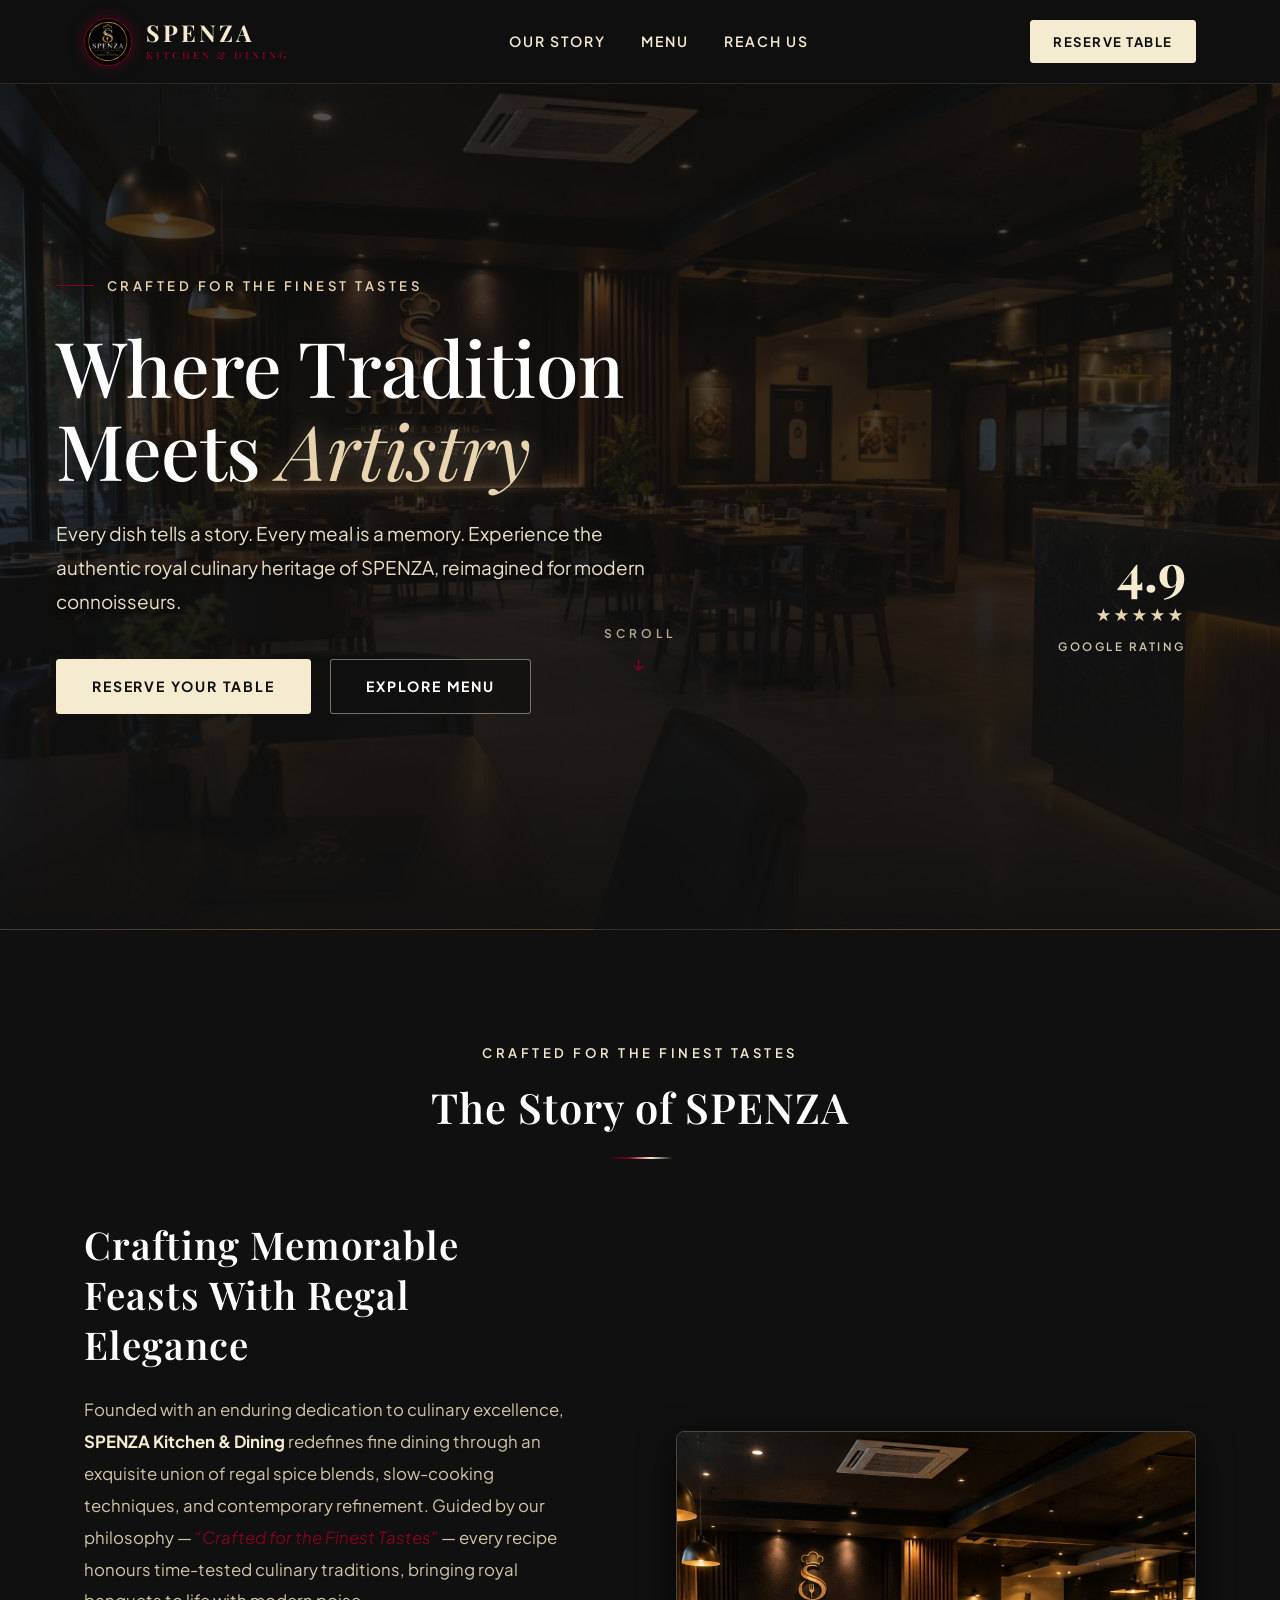
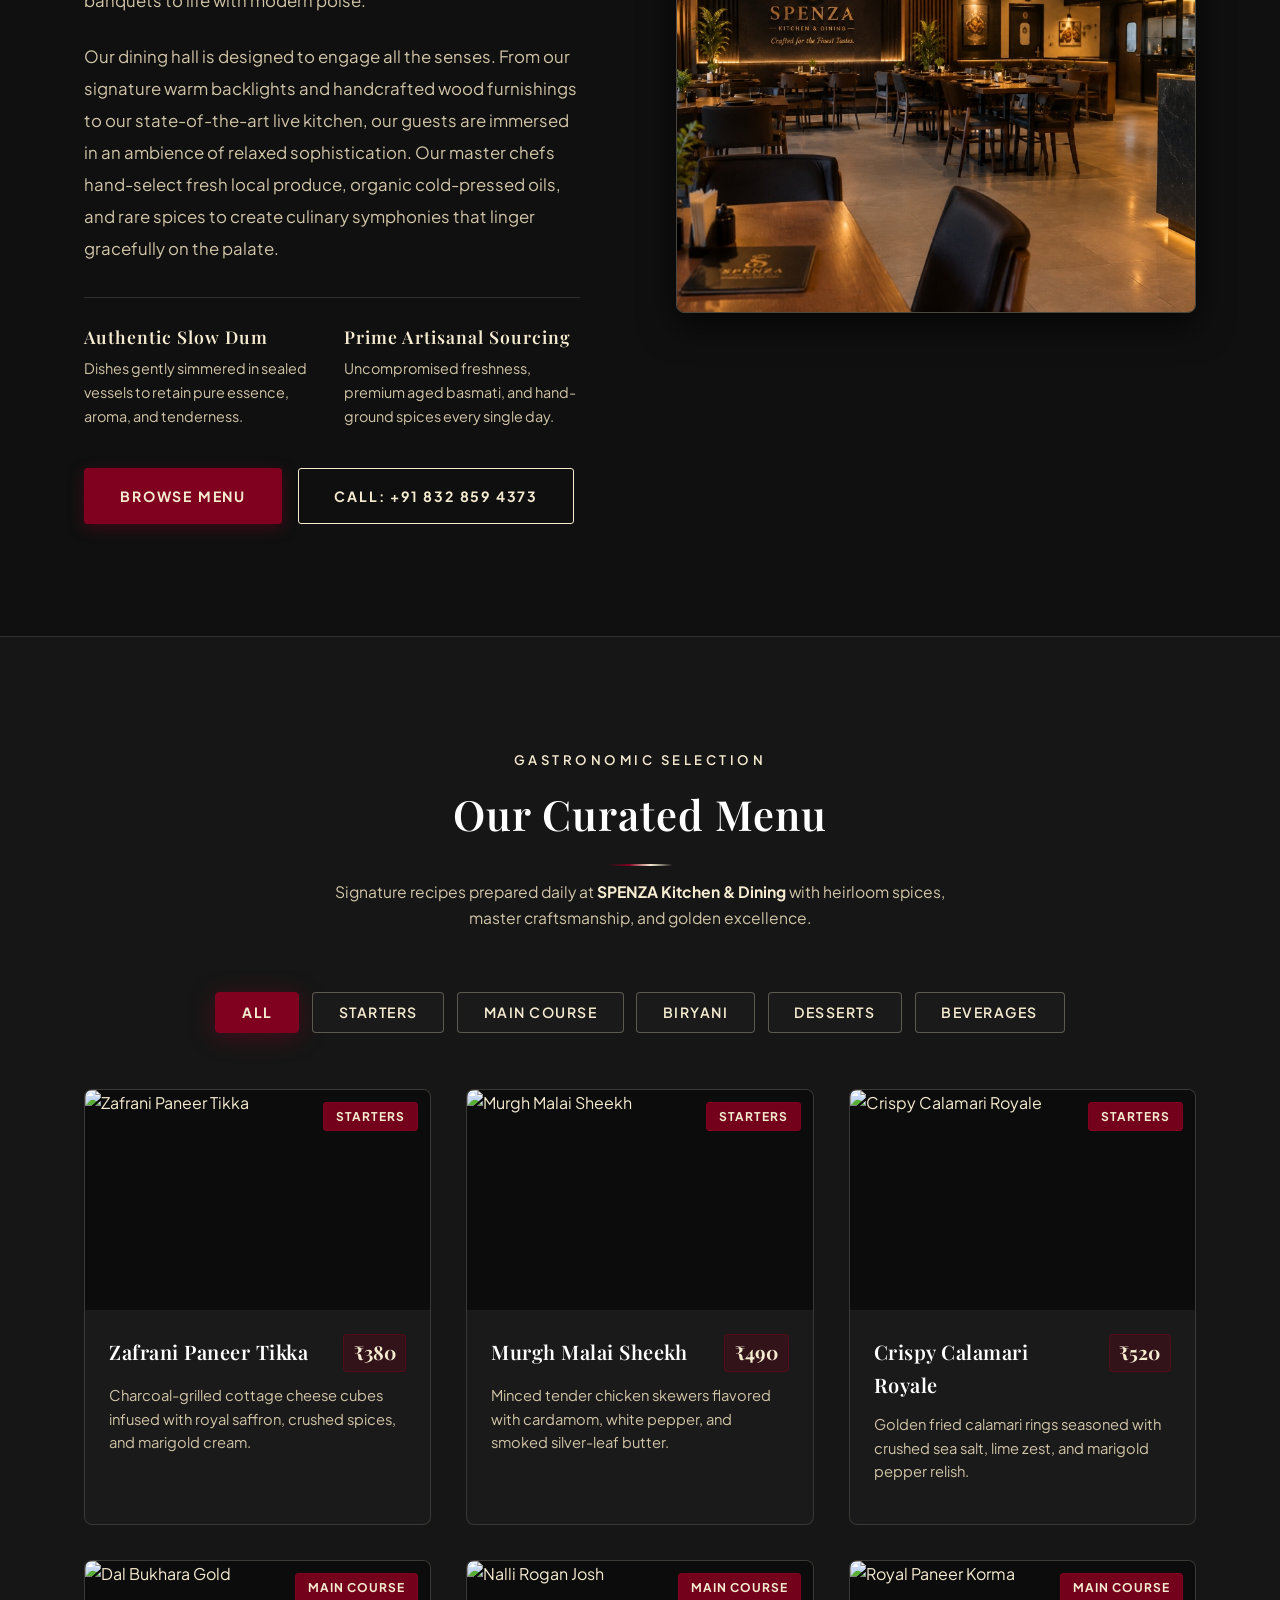
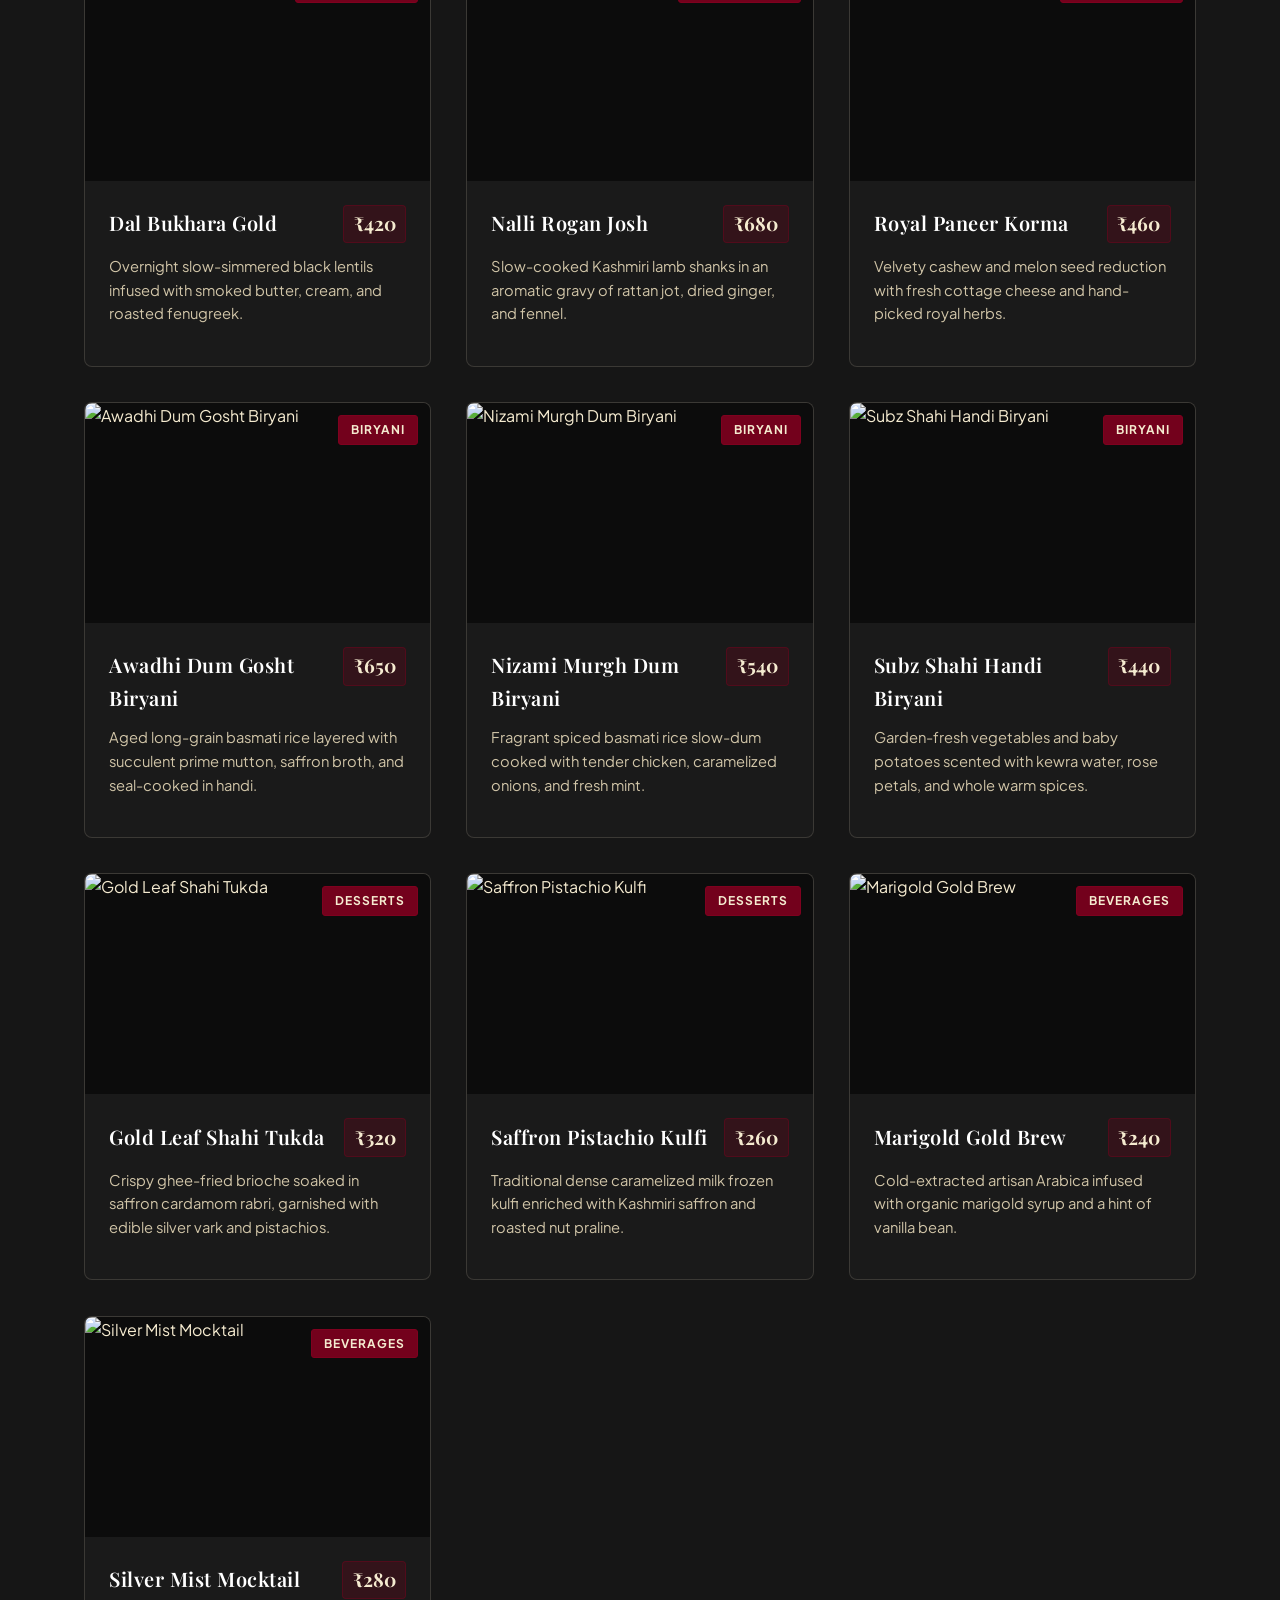
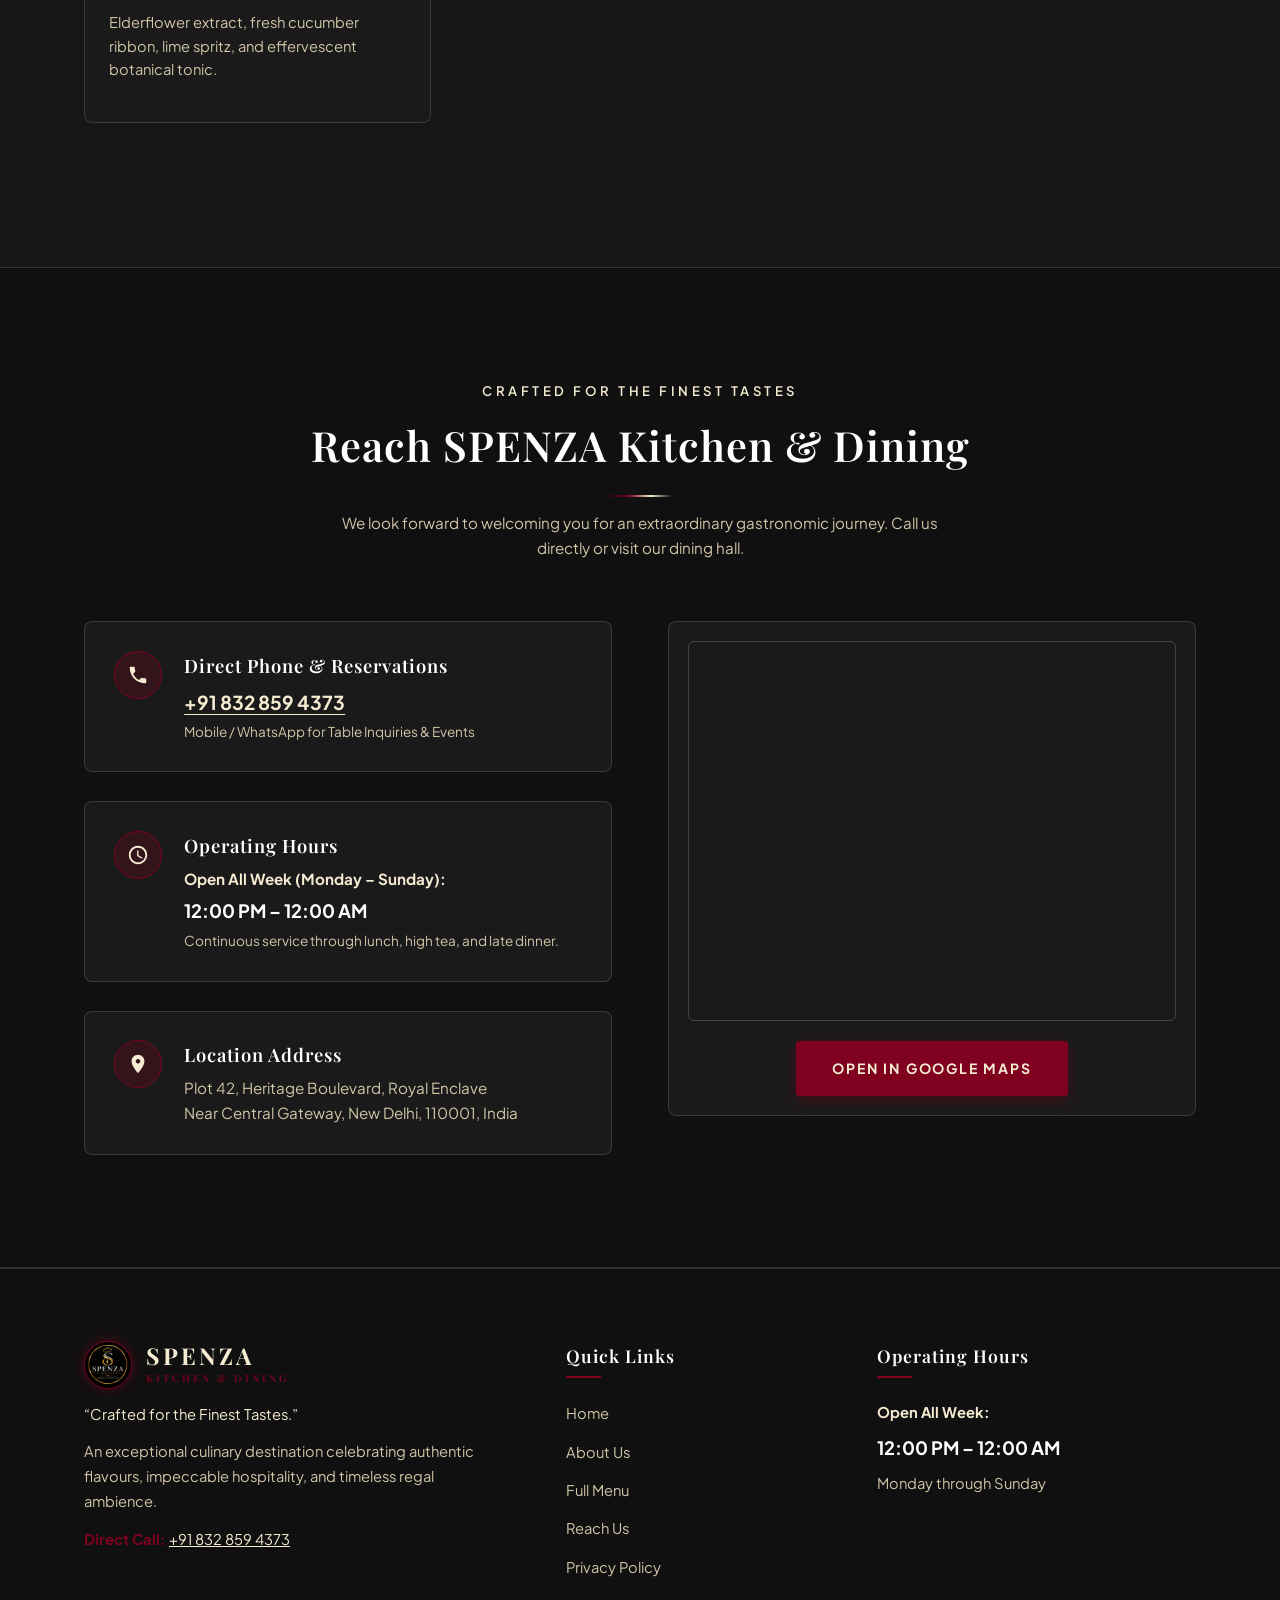
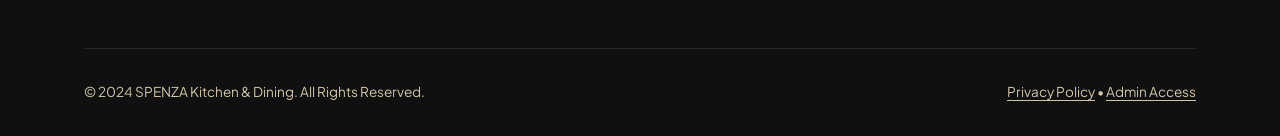
==== index.html @ b75938e0 "Update layout to match Image 2 mockup with animated scroll, clean footer per Image 1, and in-page pr" ====
<!DOCTYPE html>
<html lang="en">
<head>
    <meta charset="UTF-8">
    <meta name="viewport" content="width=device-width, initial-scale=1.0">
    <title>SPENZA Kitchen &amp; Dining | Crafted for the Finest Tastes</title>
    <link rel="preconnect" href="https://fonts.googleapis.com">
    <link rel="preconnect" href="https://fonts.gstatic.com" crossorigin>
    <link href="https://fonts.googleapis.com/css2?family=Playfair+Display:ital,wght@0,500;0,600;0,700;0,800;1,400;1,600&family=Plus+Jakarta+Sans:wght@300;400;500;600;700&display=swap" rel="stylesheet">
    <link rel="stylesheet" href="style.css">
</head>
<body>

    <!-- Sticky Navigation Bar (Matching Image 2 Reference) -->
    <header class="site-header">
        <div class="container nav-container">
            <a href="#home" class="brand-logo">
                <img src="logo.png" alt="SPENZA Kitchen &amp; Dining Logo" class="brand-logo-img">
                <div class="logo-text-wrap">
                    <span class="logo-main">SPENZA</span>
                    <span class="logo-sub">KITCHEN &amp; DINING</span>
                </div>
            </a>

            <button class="mobile-toggle" aria-label="Toggle navigation">
                <span></span>
                <span></span>
                <span></span>
            </button>

            <nav>
                <ul class="nav-links">
                    <li><a href="#about">Our Story</a></li>
                    <li><a href="#menu">Menu</a></li>
                    <li><a href="#reach-us">Reach Us</a></li>
                </ul>
            </nav>

            <div class="nav-right-actions">
                <a href="tel:+918328594373" class="nav-cta-btn">Reserve Table</a>
            </div>
        </div>
    </header>

    <!-- Main Single Page Down-Scrolling Content -->
    <main>
        <!-- ========================================================
             1. HERO SECTION (EXACT LAYOUT FROM IMAGE 2 MOCKUP)
        ======================================================== -->
        <section id="home" class="hero-section">
            <div class="container" style="position: relative; width: 100%;">
                <div class="hero-editorial-wrap">
                    <div class="hero-kicker">Crafted for the Finest Tastes</div>
                    <h1 class="hero-title">
                        Where Tradition<br>Meets <span class="hero-italic-art">Artistry</span>
                    </h1>
                    <p class="hero-desc">
                        Every dish tells a story. Every meal is a memory. Experience the authentic royal culinary heritage of SPENZA, reimagined for modern connoisseurs.
                    </p>
                    <div class="hero-cta-group">
                        <a href="tel:+918328594373" class="btn btn-sand-solid">Reserve Your Table</a>
                        <a href="#menu" class="btn btn-dark-outline">Explore Menu</a>
                    </div>
                </div>

                <!-- Google Rating Badge (Bottom Right of Image 2) -->
                <div class="hero-rating-box">
                    <span class="rating-number">4.9</span>
                    <span class="rating-stars">&#9733;&#9733;&#9733;&#9733;&#9733;</span>
                    <span class="rating-text">Google Rating</span>
                </div>

                <!-- Animated Scroll Indicator (Bottom Center of Image 2) -->
                <a href="#about" class="hero-scroll-tag" aria-label="Scroll down to About Us">
                    <span>Scroll</span>
                    <span class="scroll-arrow">&#8595;</span>
                </a>
            </div>
        </section>

        <!-- ========================================================
             2. OUR STORY / ABOUT US SECTION
        ======================================================== -->
        <section id="about" class="about-section reveal">
            <div class="container">
                <div class="section-title-wrap">
                    <span class="section-subtitle">Crafted for the Finest Tastes</span>
                    <h2 class="section-title">The Story of SPENZA</h2>
                </div>

                <div class="about-grid">
                    <div class="about-text">
                        <h3 class="about-title">Crafting Memorable Feasts With Regal Elegance</h3>
                        <p class="about-para">
                            Founded with an enduring dedication to culinary excellence, <strong class="sand-text">SPENZA Kitchen &amp; Dining</strong> 
                            redefines fine dining through an exquisite union of regal spice blends, slow-cooking techniques, and contemporary refinement. 
                            Guided by our philosophy &mdash; <em class="wine-text">&ldquo;Crafted for the Finest Tastes&rdquo;</em> &mdash; every recipe honours time-tested culinary traditions, bringing royal banquets to life with modern poise.
                        </p>
                        <p class="about-para">
                            Our dining hall is designed to engage all the senses. From our signature warm backlights and handcrafted wood furnishings 
                            to our state-of-the-art live kitchen, our guests are immersed in an ambience of relaxed sophistication. 
                            Our master chefs hand-select fresh local produce, organic cold-pressed oils, and rare spices to create culinary symphonies that linger gracefully on the palate.
                        </p>

                        <div class="about-features">
                            <div class="feature-box">
                                <h4>Authentic Slow Dum</h4>
                                <p>Dishes gently simmered in sealed vessels to retain pure essence, aroma, and tenderness.</p>
                            </div>
                            <div class="feature-box">
                                <h4>Prime Artisanal Sourcing</h4>
                                <p>Uncompromised freshness, premium aged basmati, and hand-ground spices every single day.</p>
                            </div>
                        </div>

                        <div style="margin-top: 2.5rem; display: flex; gap: 1rem; flex-wrap: wrap;">
                            <a href="#menu" class="btn btn-wine">Browse Menu</a>
                            <a href="tel:+918328594373" class="btn btn-outline-sand">Call: +91 832 859 4373</a>
                        </div>
                    </div>

                    <div class="about-image-wrapper">
                        <div class="about-img-frame">
                            <img src="hero-bg.jpg" 
                                 alt="Luxurious SPENZA Dining Atmosphere" 
                                 loading="lazy">
                        </div>
                    </div>
                </div>
            </div>
        </section>

        <!-- ========================================================
             3. CURATED MENU SECTION (ALL DISHES LIVE HERE)
        ======================================================== -->
        <section id="menu" class="menu-section reveal">
            <div class="container">
                <div class="section-title-wrap">
                    <span class="section-subtitle">Gastronomic Selection</span>
                    <h2 class="section-title">Our Curated Menu</h2>
                    <p class="silver-text" style="max-width: 620px; margin: 0.8rem auto 0; font-size: 0.98rem;">
                        Signature recipes prepared daily at <strong class="sand-text">SPENZA Kitchen &amp; Dining</strong> with heirloom spices, master craftsmanship, and golden excellence.
                    </p>
                </div>

                <!-- Category Filter Buttons -->
                <div class="category-filter-bar">
                    <button class="category-btn active" data-category="All">All</button>
                    <button class="category-btn" data-category="Starters">Starters</button>
                    <button class="category-btn" data-category="Main Course">Main Course</button>
                    <button class="category-btn" data-category="Biryani">Biryani</button>
                    <button class="category-btn" data-category="Desserts">Desserts</button>
                    <button class="category-btn" data-category="Beverages">Beverages</button>
                </div>

                <!-- Dynamic Menu Grid Container (populated by script.js) -->
                <div class="menu-grid" id="menu-grid">
                    <!-- Javascript will render cards here -->
                </div>
            </div>
        </section>

        <!-- ========================================================
             4. REACH US SECTION (REMOVED DIRECT CORRESPONDENCE)
        ======================================================== -->
        <section id="reach-us" class="reach-us-section reveal">
            <div class="container">
                <div class="section-title-wrap">
                    <span class="section-subtitle">Crafted for the Finest Tastes</span>
                    <h2 class="section-title">Reach SPENZA Kitchen &amp; Dining</h2>
                    <p class="silver-text" style="max-width: 600px; margin: 0.8rem auto 0; font-size: 0.95rem;">
                        We look forward to welcoming you for an extraordinary gastronomic journey. 
                        Call us directly or visit our dining hall.
                    </p>
                </div>

                <div class="contact-grid">
                    <!-- Contact Cards -->
                    <div class="contact-info-list">
                        <!-- Phone & Mobile -->
                        <div class="contact-card">
                            <div class="contact-icon">
                                <svg viewBox="0 0 24 24">
                                    <path d="M6.62 10.79c1.44 2.83 3.76 5.14 6.59 6.59l2.2-2.2c.27-.27.67-.36 1.02-.24 1.12.37 2.33.57 3.57.57.55 0 1 .45 1 1V20c0 .55-.45 1-1 1-9.39 0-17-7.61-17-17 0-.55.45-1 1-1h3.5c.55 0 1 .45 1 1 0 1.25.2 2.45.57 3.57.11.35.03.74-.25 1.02l-2.2 2.2z"/>
                                </svg>
                            </div>
                            <div class="contact-details">
                                <h3>Direct Phone &amp; Reservations</h3>
                                <p style="font-size: 1.2rem; font-weight: 700; margin-bottom: 0.2rem;">
                                    <a href="tel:+918328594373" class="sand-text">+91 832 859 4373</a>
                                </p>
                                <p class="silver-text" style="font-size: 0.85rem;">Mobile / WhatsApp for Table Inquiries &amp; Events</p>
                            </div>
                        </div>

                        <!-- Hours -->
                        <div class="contact-card">
                            <div class="contact-icon">
                                <svg viewBox="0 0 24 24">
                                    <path d="M11.99 2C6.47 2 2 6.48 2 12s4.47 10 9.99 10C17.52 22 22 17.52 22 12S17.52 2 11.99 2zM12 20c-4.42 0-8-3.58-8-8s3.58-8 8-8 8 3.58 8 8-3.58 8-8 8zm.5-13H11v6l5.25 3.15.75-1.23-4.5-2.67z"/>
                                </svg>
                            </div>
                            <div class="contact-details">
                                <h3>Operating Hours</h3>
                                <p><strong class="sand-text">Open All Week (Monday &ndash; Sunday):</strong></p>
                                <p style="font-size: 1.15rem; font-weight: 700; color: var(--white); margin: 0.3rem 0;">
                                    12:00 PM &ndash; 12:00 AM
                                </p>
                                <p class="silver-text" style="font-size: 0.85rem;">Continuous service through lunch, high tea, and late dinner.</p>
                            </div>
                        </div>

                        <!-- Address -->
                        <div class="contact-card">
                            <div class="contact-icon">
                                <svg viewBox="0 0 24 24">
                                    <path d="M12 2C8.13 2 5 5.13 5 9c0 5.25 7 13 7 13s7-7.75 7-13c0-3.87-3.13-7-7-7zm0 9.5c-1.38 0-2.5-1.12-2.5-2.5s1.12-2.5 2.5-2.5 2.5 1.12 2.5 2.5-1.12 2.5-2.5 2.5z"/>
                                </svg>
                            </div>
                            <div class="contact-details">
                                <h3>Location Address</h3>
                                <p>Plot 42, Heritage Boulevard, Royal Enclave</p>
                                <p>Near Central Gateway, New Delhi, 110001, India</p>
                            </div>
                        </div>
                    </div>

                    <!-- Map Embed & Directions -->
                    <div class="map-wrapper">
                        <div class="map-frame">
                            <iframe 
                                title="SPENZA Location Map"
                                src="https://www.google.com/maps/embed?pb=!1m18!1m12!1m3!1d14008.114867160756!2d77.2159562!3d28.6289019!2m3!1f0!2f0!3f0!3m2!1i1024!2i768!4f13.1!3m3!1m2!1s0x390cfd37b8398e23%3A0xb35a7db0f3a6111f!2sConnaught%20Place%2C%20New%20Delhi%2C%20Delhi!5e0!3m2!1sen!2sin!4v1700000000000!5m2!1sen!2sin" 
                                width="100%" 
                                height="100%" 
                                style="border:0;" 
                                allowfullscreen="" 
                                loading="lazy" 
                                referrerpolicy="no-referrer-when-downgrade">
                            </iframe>
                        </div>

                        <div class="map-btn-wrap">
                            <a href="https://maps.google.com/?q=Connaught+Place+New+Delhi" target="_blank" rel="noopener noreferrer" class="btn btn-wine">
                                Open in Google Maps
                            </a>
                        </div>
                    </div>
                </div>
            </div>
        </section>
    </main>

    <!-- ========================================================
         5. CLEAN FOOTER (MATCHING IMAGE 1 INSTRUCTIONS)
    ======================================================== -->
    <footer class="site-footer">
        <div class="container">
            <div class="footer-grid-clean">
                <!-- Col 1: Brand Info -->
                <div class="footer-col">
                    <div class="brand-logo" style="margin-bottom: 0.8rem;">
                        <img src="logo.png" alt="SPENZA Logo" class="brand-logo-img">
                        <div class="logo-text-wrap">
                            <span class="logo-main">SPENZA</span>
                            <span class="logo-sub">KITCHEN &amp; DINING</span>
                        </div>
                    </div>
                    <p class="brand-tagline-text" style="color: var(--light-sand); margin-bottom: 0.8rem;">
                        &ldquo;Crafted for the Finest Tastes.&rdquo;
                    </p>
                    <p>
                        An exceptional culinary destination celebrating authentic flavours, 
                        impeccable hospitality, and timeless regal ambience.
                    </p>
                    <p style="margin-top: 0.8rem;">
                        <strong class="wine-text">Direct Call:</strong> 
                        <a href="tel:+918328594373" style="color: var(--light-sand); text-decoration: underline;">+91 832 859 4373</a>
                    </p>
                </div>

                <!-- Col 2: Quick Links (Single Page In-Page Scroll + Privacy Policy) -->
                <div class="footer-col">
                    <h4>Quick Links</h4>
                    <ul class="footer-links">
                        <li><a href="#home">Home</a></li>
                        <li><a href="#about">About Us</a></li>
                        <li><a href="#menu">Full Menu</a></li>
                        <li><a href="#reach-us">Reach Us</a></li>
                        <li><a href="#" class="open-privacy-btn">Privacy Policy</a></li>
                    </ul>
                </div>

                <!-- Col 3: Operating Hours -->
                <div class="footer-col">
                    <h4>Operating Hours</h4>
                    <p style="margin-bottom: 0.4rem;"><strong class="sand-text">Open All Week:</strong></p>
                    <p style="margin-bottom: 0.5rem; font-size: 1.15rem; color: var(--white); font-weight: 700;">12:00 PM – 12:00 AM</p>
                    <p><span class="silver-text">Monday through Sunday</span></p>
                </div>
            </div>

            <!-- Footer Bottom: Clean without DevOps notes, with Privacy Policy -->
            <div class="footer-bottom-clean">
                <p>&copy; 2024 SPENZA Kitchen &amp; Dining. All Rights Reserved.</p>
                <p>
                    <a href="#" class="open-privacy-btn">Privacy Policy</a> &bull; 
                    <a href="admin.html">Admin Access</a>
                </p>
            </div>
        </div>
    </footer>

    <!-- Privacy Policy Modal -->
    <div id="privacy-policy-modal" class="privacy-modal">
        <div class="privacy-modal-content">
            <button class="privacy-modal-close" aria-label="Close modal">&times;</button>
            <h2>Privacy Policy</h2>
            <p style="font-size: 0.85rem; color: var(--sand-gold); margin-bottom: 1.5rem;">Last Updated: October 2024</p>

            <h3>1. Commitment to Privacy</h3>
            <p>At SPENZA Kitchen &amp; Dining, we respect your privacy and are committed to safeguarding any guest information provided during table bookings, inquiries, or hospitality experiences.</p>

            <h3>2. Reservation Data</h3>
            <p>When you contact us for table reservations or culinary events, details such as guest name, contact number, and party preferences are used solely to confirm your dining reservation and ensure exceptional service.</p>

            <h3>3. Local Browser Storage</h3>
            <p>Our website utilizes local browser session mechanisms to maintain menu filters and administrative demonstrations offline without tracking your personal browsing habits or selling data to third parties.</p>

            <h3>4. Contact &amp; Inquiries</h3>
            <p>For any privacy questions or reservation updates, please call our direct concierge line at <strong class="sand-text">+91 832 859 4373</strong>.</p>
        </div>
    </div>

    <script src="script.js"></script>
</body>
</html>
---- style.css ----
:root {
    --primary-black: #101010;
    --secondary-black: #161616;
    --card-black: #1A1A1A;
    --wine-red: #7F011F;
    --deep-wine: #5A0015;
    --light-sand: #F5EBD0;
    --sand-gold: #E8D5B0;
    --sand-muted: #D1C5A8;
    --silver: #C0C0C0;
    --white: #FFFFFF;
    --font-heading: 'Playfair Display', 'Cormorant Garamond', Georgia, serif;
    --font-body: 'Plus Jakarta Sans', -apple-system, BlinkMacSystemFont, sans-serif;
    --transition: all 0.35s cubic-bezier(0.25, 0.8, 0.25, 1);
    --border-subtle: 1px solid rgba(245, 235, 208, 0.15);
    --wine-glow: 0 4px 25px rgba(127, 1, 31, 0.45);
    --sand-glow: 0 4px 20px rgba(245, 235, 208, 0.25);
}

/* Reset & Global */
* {
    margin: 0;
    padding: 0;
    box-sizing: border-box;
}

html {
    scroll-behavior: smooth;
}

body {
    background-color: var(--primary-black);
    color: var(--light-sand);
    font-family: var(--font-body);
    font-size: 16px;
    line-height: 1.65;
    min-height: 100vh;
    display: flex;
    flex-direction: column;
    overflow-x: hidden;
}

img {
    max-width: 100%;
    display: block;
}

a {
    text-decoration: none;
    color: inherit;
    transition: var(--transition);
}

ul {
    list-style: none;
}

.container {
    width: 90%;
    max-width: 1240px;
    margin: 0 auto;
    padding: 0 20px;
}

/* Typography Utilities */
h1, h2, h3, h4, .brand-logo {
    font-family: var(--font-heading);
    letter-spacing: 1px;
    font-weight: 600;
}

.wine-text {
    color: var(--wine-red);
}

.sand-text {
    color: var(--light-sand);
}

.silver-text {
    color: var(--sand-muted);
}

.section-title-wrap {
    text-align: center;
    margin-bottom: 3.8rem;
}

.section-subtitle {
    color: var(--light-sand);
    text-transform: uppercase;
    font-size: 0.82rem;
    letter-spacing: 3.5px;
    margin-bottom: 0.6rem;
    display: block;
    font-weight: 600;
}

.section-title {
    font-size: 2.6rem;
    color: var(--white);
    position: relative;
    padding-bottom: 1.1rem;
    font-weight: 600;
}

.section-title::after {
    content: '';
    position: absolute;
    bottom: 0;
    left: 50%;
    transform: translateX(-50%);
    width: 65px;
    height: 2px;
    background: linear-gradient(90deg, transparent, var(--wine-red), var(--light-sand), transparent);
}

/* Sticky Header Navigation */
.site-header {
    background-color: rgba(16, 16, 16, 0.85);
    backdrop-filter: blur(14px);
    border-bottom: 1px solid rgba(245, 235, 208, 0.12);
    position: sticky;
    top: 0;
    z-index: 1000;
    padding: 1.1rem 0;
    transition: var(--transition);
}

.site-header.scrolled {
    background-color: rgba(16, 16, 16, 0.98);
    box-shadow: 0 6px 20px rgba(0, 0, 0, 0.6);
    padding: 0.85rem 0;
}

.nav-container {
    display: flex;
    justify-content: space-between;
    align-items: center;
}

.brand-logo {
    display: flex;
    align-items: center;
    gap: 0.85rem;
    text-decoration: none;
}

.brand-logo-img {
    width: 48px;
    height: 48px;
    border-radius: 50%;
    object-fit: cover;
    border: 1.5px solid var(--wine-red);
    box-shadow: 0 0 14px rgba(127, 1, 31, 0.5);
    transition: var(--transition);
}

.brand-logo:hover .brand-logo-img {
    transform: scale(1.05);
    box-shadow: var(--wine-glow);
}

.brand-logo-img-large {
    width: 76px;
    height: 76px;
}

.logo-text-wrap {
    display: flex;
    flex-direction: column;
}

.logo-main {
    font-size: 1.45rem;
    color: var(--light-sand);
    letter-spacing: 3px;
    font-weight: 700;
    line-height: 1.1;
}

.logo-sub {
    font-size: 0.62rem;
    color: var(--wine-red);
    letter-spacing: 3px;
    text-transform: uppercase;
    margin-top: 2px;
    font-weight: 600;
}

.nav-links {
    display: flex;
    align-items: center;
    gap: 2.2rem;
}

.nav-links a {
    color: var(--light-sand);
    font-size: 0.88rem;
    font-weight: 600;
    letter-spacing: 2px;
    text-transform: uppercase;
    position: relative;
    padding: 0.4rem 0;
}

.nav-links a:hover,
.nav-links a.active {
    color: var(--white);
}

.nav-links a::after {
    content: '';
    position: absolute;
    bottom: -2px;
    left: 0;
    width: 0;
    height: 2px;
    background-color: var(--wine-red);
    transition: var(--transition);
}

.nav-links a:hover::after,
.nav-links a.active::after {
    width: 100%;
}

.nav-right-actions {
    display: flex;
    align-items: center;
    gap: 1.2rem;
}

.nav-cta-btn {
    background-color: var(--light-sand);
    color: var(--primary-black);
    border: 1px solid var(--light-sand);
    padding: 0.6rem 1.4rem;
    border-radius: 3px;
    font-size: 0.82rem;
    font-weight: 700;
    letter-spacing: 1.5px;
    text-transform: uppercase;
    transition: var(--transition);
    white-space: nowrap;
}

.nav-cta-btn:hover {
    background-color: var(--wine-red);
    color: var(--white);
    border-color: var(--wine-red);
    box-shadow: var(--wine-glow);
    transform: translateY(-2px);
}

.mobile-toggle {
    display: none;
    background: none;
    border: none;
    cursor: pointer;
    padding: 0.5rem;
}

.mobile-toggle span {
    display: block;
    width: 26px;
    height: 2px;
    background-color: var(--light-sand);
    margin: 5px 0;
    transition: var(--transition);
}

/* Buttons */
.btn {
    display: inline-block;
    padding: 0.95rem 2.2rem;
    font-family: var(--font-body);
    font-size: 0.88rem;
    font-weight: 700;
    letter-spacing: 1.8px;
    text-transform: uppercase;
    border-radius: 3px;
    cursor: pointer;
    transition: var(--transition);
    border: 1px solid transparent;
    text-align: center;
}

.btn-sand-solid {
    background-color: var(--light-sand);
    color: var(--primary-black);
    border-color: var(--light-sand);
}

.btn-sand-solid:hover {
    background-color: var(--wine-red);
    color: var(--white);
    border-color: var(--wine-red);
    box-shadow: var(--wine-glow);
    transform: translateY(-2px);
}

.btn-dark-outline {
    background-color: rgba(16, 16, 16, 0.7);
    color: var(--white);
    border: 1px solid rgba(245, 235, 208, 0.45);
    backdrop-filter: blur(6px);
}

.btn-dark-outline:hover {
    border-color: var(--wine-red);
    background-color: rgba(127, 1, 31, 0.35);
    color: var(--white);
    transform: translateY(-2px);
}

.btn-wine {
    background-color: var(--wine-red);
    color: var(--light-sand);
    border: 1px solid var(--wine-red);
    box-shadow: 0 4px 15px rgba(127, 1, 31, 0.4);
}

.btn-wine:hover {
    background-color: var(--deep-wine);
    color: var(--white);
    box-shadow: var(--wine-glow);
    transform: translateY(-2px);
}

.btn-outline-sand {
    background-color: rgba(16, 16, 16, 0.6);
    border: 1px solid var(--light-sand);
    color: var(--light-sand);
    backdrop-filter: blur(4px);
}

.btn-outline-sand:hover {
    border-color: var(--wine-red);
    color: var(--white);
    background-color: rgba(127, 1, 31, 0.35);
    transform: translateY(-2px);
}

/* ========================================================
   CINEMATIC HERO SECTION (MATCHING IMAGE 2 MOCKUP)
======================================================== */
.hero-section {
    position: relative;
    background: linear-gradient(180deg, rgba(16, 16, 16, 0.72) 0%, rgba(16, 16, 16, 0.8) 50%, rgba(16, 16, 16, 0.98) 100%),
                url('hero-bg.jpg') center/cover no-repeat;
    min-height: 94vh;
    display: flex;
    align-items: center;
    border-bottom: var(--border-subtle);
    padding: 4rem 0 6rem;
}

.hero-editorial-wrap {
    max-width: 800px;
    padding-left: 1rem;
}

.hero-kicker {
    display: inline-flex;
    align-items: center;
    gap: 0.8rem;
    color: var(--sand-gold);
    font-size: 0.82rem;
    letter-spacing: 3.5px;
    text-transform: uppercase;
    font-weight: 600;
    margin-bottom: 1.8rem;
}

.hero-kicker::before {
    content: '';
    display: inline-block;
    width: 38px;
    height: 1.5px;
    background-color: var(--wine-red);
}

.hero-title {
    font-size: 4.8rem;
    font-weight: 500;
    line-height: 1.08;
    color: var(--white);
    margin-bottom: 1.6rem;
    letter-spacing: -0.5px;
}

.hero-italic-art {
    font-style: italic;
    font-family: var(--font-heading);
    color: var(--sand-gold);
    font-weight: 400;
    text-shadow: 0 0 20px rgba(232, 213, 176, 0.35);
}

.hero-desc {
    color: var(--light-sand);
    font-size: 1.18rem;
    line-height: 1.8;
    margin-bottom: 2.5rem;
    max-width: 600px;
    opacity: 0.95;
    text-shadow: 0 2px 8px rgba(0, 0, 0, 0.8);
}

.hero-cta-group {
    display: flex;
    gap: 1.2rem;
    align-items: center;
    flex-wrap: wrap;
}

/* Rating Badge in Hero (Bottom Right) */
.hero-rating-box {
    position: absolute;
    bottom: 3.5rem;
    right: 6%;
    text-align: right;
    z-index: 10;
}

.rating-number {
    font-size: 3.2rem;
    font-family: var(--font-heading);
    color: var(--light-sand);
    font-weight: 700;
    line-height: 1;
    display: block;
}

.rating-stars {
    color: var(--sand-gold);
    font-size: 1.05rem;
    letter-spacing: 3px;
    display: block;
    margin: 0.2rem 0;
}

.rating-text {
    font-size: 0.72rem;
    letter-spacing: 2.5px;
    color: var(--sand-muted);
    text-transform: uppercase;
    font-weight: 600;
}

/* Animated Scroll Indicator (Bottom Center) */
.hero-scroll-tag {
    position: absolute;
    bottom: 2.2rem;
    left: 50%;
    transform: translateX(-50%);
    font-size: 0.75rem;
    letter-spacing: 4px;
    color: var(--sand-muted);
    text-transform: uppercase;
    font-weight: 600;
    display: flex;
    flex-direction: column;
    align-items: center;
    gap: 0.4rem;
    animation: bounceScroll 2s infinite;
    cursor: pointer;
}

.hero-scroll-tag span {
    opacity: 0.85;
}

.scroll-arrow {
    font-size: 1.1rem;
    color: var(--wine-red);
}

@keyframes bounceScroll {
    0%, 20%, 50%, 80%, 100% { transform: translate(-50%, 0); }
    40% { transform: translate(-50%, -7px); }
    60% { transform: translate(-50%, -3px); }
}

/* ========================================================
   ABOUT US SECTION
======================================================== */
.about-section {
    padding: 7rem 0;
    background-color: var(--primary-black);
    border-bottom: var(--border-subtle);
    position: relative;
}

.about-grid {
    display: grid;
    grid-template-columns: 1fr 1fr;
    gap: 4.5rem;
    align-items: center;
}

.about-text {
    padding-right: 1.5rem;
}

.about-title {
    font-size: 2.4rem;
    color: var(--white);
    margin-bottom: 1.5rem;
    line-height: 1.3;
}

.about-para {
    color: var(--sand-muted);
    font-size: 1.05rem;
    line-height: 1.9;
    margin-bottom: 1.5rem;
}

.about-features {
    display: grid;
    grid-template-columns: 1fr 1fr;
    gap: 1.5rem;
    margin-top: 2rem;
    padding-top: 1.5rem;
    border-top: var(--border-subtle);
}

.feature-box h4 {
    color: var(--light-sand);
    font-size: 1.1rem;
    margin-bottom: 0.4rem;
}

.feature-box p {
    color: var(--sand-muted);
    font-size: 0.9rem;
}

.about-img-frame {
    border-radius: 8px;
    overflow: hidden;
    border: 1px solid rgba(245, 235, 208, 0.25);
    box-shadow: 0 12px 35px rgba(0, 0, 0, 0.7);
    position: relative;
}

.about-img-frame img {
    width: 100%;
    height: 480px;
    object-fit: cover;
    transition: transform 0.6s ease;
}

.about-img-frame:hover img {
    transform: scale(1.03);
}

/* ========================================================
   CURATED MENU SECTION
======================================================== */
.menu-section {
    padding: 7rem 0;
    background-color: var(--secondary-black);
    border-bottom: var(--border-subtle);
}

.category-filter-bar {
    display: flex;
    justify-content: center;
    flex-wrap: wrap;
    gap: 0.8rem;
    margin-bottom: 3.5rem;
}

.category-btn {
    background-color: var(--card-black);
    color: var(--light-sand);
    border: 1px solid rgba(245, 235, 208, 0.3);
    padding: 0.65rem 1.6rem;
    font-family: var(--font-body);
    font-size: 0.88rem;
    font-weight: 600;
    letter-spacing: 1.5px;
    text-transform: uppercase;
    border-radius: 4px;
    cursor: pointer;
    transition: var(--transition);
}

.category-btn:hover {
    border-color: var(--wine-red);
    color: var(--white);
    background-color: rgba(127, 1, 31, 0.2);
    transform: translateY(-2px);
}

.category-btn.active {
    background-color: var(--wine-red);
    color: var(--light-sand);
    border-color: var(--wine-red);
    box-shadow: var(--wine-glow);
    font-weight: 700;
}

.menu-grid {
    display: grid;
    grid-template-columns: repeat(auto-fill, minmax(320px, 1fr));
    gap: 2.2rem;
    margin-bottom: 2rem;
}

.menu-card {
    background-color: var(--card-black);
    border: var(--border-subtle);
    border-radius: 8px;
    overflow: hidden;
    display: flex;
    flex-direction: column;
    transition: var(--transition);
    position: relative;
}

.menu-card:hover {
    border-color: var(--wine-red);
    box-shadow: var(--wine-glow);
    transform: translateY(-6px);
}

.menu-card-image {
    height: 220px;
    width: 100%;
    overflow: hidden;
    position: relative;
    background-color: #0c0c0c;
}

.menu-card-image img {
    width: 100%;
    height: 100%;
    object-fit: cover;
    transition: transform 0.5s ease;
}

.menu-card:hover .menu-card-image img {
    transform: scale(1.06);
}

.category-badge {
    position: absolute;
    top: 12px;
    right: 12px;
    background-color: rgba(127, 1, 31, 0.9);
    color: var(--light-sand);
    border: 1px solid var(--wine-red);
    padding: 0.25rem 0.75rem;
    font-size: 0.75rem;
    font-weight: 700;
    text-transform: uppercase;
    letter-spacing: 1px;
    border-radius: 3px;
    backdrop-filter: blur(4px);
}

.menu-card-content {
    padding: 1.5rem;
    display: flex;
    flex-direction: column;
    flex-grow: 1;
}

.menu-card-header {
    display: flex;
    justify-content: space-between;
    align-items: baseline;
    margin-bottom: 0.75rem;
    gap: 0.8rem;
}

.food-name {
    color: var(--white);
    font-size: 1.25rem;
    font-family: var(--font-heading);
    letter-spacing: 0.5px;
}

.food-price {
    color: var(--light-sand);
    font-size: 1.2rem;
    font-weight: 700;
    white-space: nowrap;
    font-family: var(--font-heading);
    background-color: rgba(127, 1, 31, 0.25);
    padding: 0.15rem 0.6rem;
    border-radius: 4px;
    border: 1px solid rgba(127, 1, 31, 0.4);
}

.food-desc {
    color: var(--sand-muted);
    font-size: 0.92rem;
    line-height: 1.6;
    margin-bottom: 1rem;
    flex-grow: 1;
}

/* ========================================================
   REACH US SECTION
======================================================== */
.reach-us-section {
    padding: 7rem 0;
    background-color: var(--primary-black);
    border-bottom: var(--border-subtle);
}

.contact-grid {
    display: grid;
    grid-template-columns: 1fr 1fr;
    gap: 3.5rem;
    align-items: start;
}

.contact-info-list {
    display: flex;
    flex-direction: column;
    gap: 1.8rem;
}

.contact-card {
    background-color: var(--card-black);
    border: var(--border-subtle);
    border-radius: 8px;
    padding: 1.8rem;
    display: flex;
    gap: 1.4rem;
    align-items: flex-start;
    transition: var(--transition);
}

.contact-card:hover {
    border-color: var(--wine-red);
    transform: translateX(5px);
    box-shadow: var(--wine-glow);
}

.contact-icon {
    width: 48px;
    height: 48px;
    min-width: 48px;
    border-radius: 50%;
    background-color: rgba(127, 1, 31, 0.25);
    border: 1px solid var(--wine-red);
    display: flex;
    align-items: center;
    justify-content: center;
    color: var(--light-sand);
}

.contact-icon svg {
    width: 22px;
    height: 22px;
    fill: currentColor;
}

.contact-details h3 {
    color: var(--white);
    font-size: 1.15rem;
    margin-bottom: 0.35rem;
}

.contact-details p {
    color: var(--sand-muted);
    font-size: 0.95rem;
    line-height: 1.6;
}

.contact-details a {
    color: var(--light-sand);
    text-decoration: underline;
    text-underline-offset: 4px;
}

.contact-details a:hover {
    color: var(--wine-red);
}

.map-wrapper {
    background-color: var(--card-black);
    border: var(--border-subtle);
    border-radius: 8px;
    padding: 1.2rem;
    display: flex;
    flex-direction: column;
    gap: 1.2rem;
}

.map-frame {
    width: 100%;
    height: 380px;
    border-radius: 6px;
    overflow: hidden;
    border: 1px solid rgba(245, 235, 208, 0.2);
}

.map-frame iframe {
    width: 100%;
    height: 100%;
    border: 0;
    filter: invert(90%) hue-rotate(180deg) brightness(85%) contrast(90%);
}

.map-btn-wrap {
    text-align: center;
}

/* ========================================================
   SCROLL REVEAL TRANSITIONS & ANIMATIONS
======================================================== */
.reveal {
    opacity: 0;
    transform: translateY(35px);
    transition: opacity 0.85s cubic-bezier(0.16, 1, 0.3, 1), transform 0.85s cubic-bezier(0.16, 1, 0.3, 1);
    will-change: opacity, transform;
}

.reveal.active {
    opacity: 1;
    transform: translateY(0);
}

/* ========================================================
   PRIVACY POLICY MODAL
======================================================== */
.privacy-modal {
    display: none;
    position: fixed;
    top: 0;
    left: 0;
    width: 100%;
    height: 100%;
    background-color: rgba(0, 0, 0, 0.88);
    backdrop-filter: blur(10px);
    z-index: 2000;
    align-items: center;
    justify-content: center;
    padding: 1.5rem;
}

.privacy-modal.show {
    display: flex;
}

.privacy-modal-content {
    background-color: var(--secondary-black);
    border: 1px solid var(--wine-red);
    border-radius: 8px;
    max-width: 640px;
    width: 100%;
    max-height: 82vh;
    overflow-y: auto;
    padding: 2.5rem;
    box-shadow: var(--wine-glow);
    position: relative;
    color: var(--sand-muted);
}

.privacy-modal-close {
    position: absolute;
    top: 1rem;
    right: 1.2rem;
    font-size: 1.6rem;
    background: none;
    border: none;
    color: var(--light-sand);
    cursor: pointer;
    transition: var(--transition);
}

.privacy-modal-close:hover {
    color: var(--wine-red);
}

.privacy-modal h2 {
    color: var(--white);
    font-size: 1.8rem;
    margin-bottom: 1.2rem;
}

.privacy-modal h3 {
    color: var(--light-sand);
    font-size: 1.1rem;
    margin: 1.2rem 0 0.4rem;
}

.privacy-modal p {
    font-size: 0.95rem;
    line-height: 1.7;
    margin-bottom: 0.8rem;
}

/* ========================================================
   CLEAN FOOTER (WITHOUT DEVOPS LAB, WITH PRIVACY POLICY)
======================================================== */
.site-footer {
    background-color: var(--primary-black);
    border-top: 1px solid rgba(245, 235, 208, 0.15);
    padding: 4.5rem 0 2rem;
    margin-top: auto;
}

.footer-grid-clean {
    display: grid;
    grid-template-columns: 2fr 1.2fr 1.5fr;
    gap: 3.5rem;
    margin-bottom: 3.5rem;
}

.footer-col h4 {
    color: var(--white);
    font-size: 1.1rem;
    margin-bottom: 1.4rem;
    position: relative;
    padding-bottom: 0.5rem;
}

.footer-col h4::after {
    content: '';
    position: absolute;
    bottom: 0;
    left: 0;
    width: 35px;
    height: 2px;
    background-color: var(--wine-red);
}

.footer-col p {
    color: var(--sand-muted);
    font-size: 0.92rem;
    line-height: 1.7;
}

.footer-links li {
    margin-bottom: 0.75rem;
}

.footer-links a {
    color: var(--sand-muted);
    font-size: 0.92rem;
    transition: var(--transition);
}

.footer-links a:hover {
    color: var(--wine-red);
    padding-left: 5px;
}

.footer-bottom-clean {
    padding-top: 2rem;
    border-top: 1px solid rgba(245, 235, 208, 0.1);
    display: flex;
    justify-content: space-between;
    align-items: center;
    color: var(--sand-muted);
    font-size: 0.85rem;
    flex-wrap: wrap;
    gap: 1rem;
}

.footer-bottom-clean a {
    color: var(--sand-muted);
    text-decoration: underline;
    text-underline-offset: 3px;
}

.footer-bottom-clean a:hover {
    color: var(--light-sand);
}

/* ========================================================
   ADMIN PORTAL STYLING
======================================================== */
.admin-section {
    padding: 4.5rem 0 6rem;
    background-color: var(--primary-black);
}

.admin-login-wrapper {
    max-width: 440px;
    margin: 1.5rem auto 3rem;
}

.admin-login-card {
    background-color: var(--card-black);
    border: 1px solid var(--wine-red);
    box-shadow: 0 10px 30px rgba(0, 0, 0, 0.7), var(--wine-glow);
    border-radius: 8px;
    padding: 2.5rem 2rem;
    text-align: center;
}

.admin-login-card h2 {
    color: var(--white);
    font-size: 1.6rem;
    margin-bottom: 0.5rem;
}

.admin-login-card p {
    color: var(--sand-muted);
    font-size: 0.9rem;
    margin-bottom: 1.8rem;
}

.admin-top-bar {
    display: flex;
    justify-content: space-between;
    align-items: center;
    background-color: var(--card-black);
    border: var(--border-subtle);
    border-radius: 6px;
    padding: 0.8rem 1.4rem;
    margin-bottom: 2rem;
}

.admin-user-info {
    display: flex;
    align-items: center;
    gap: 0.6rem;
    color: var(--sand-muted);
    font-size: 0.92rem;
}

.admin-user-badge {
    background-color: rgba(127, 1, 31, 0.3);
    color: var(--light-sand);
    border: 1px solid var(--wine-red);
    padding: 0.2rem 0.6rem;
    border-radius: 4px;
    font-weight: 600;
}

.admin-demo-alert {
    background: rgba(127, 1, 31, 0.15);
    border: 1px solid var(--wine-red);
    border-radius: 6px;
    padding: 1rem 1.5rem;
    margin-bottom: 3rem;
    display: flex;
    align-items: center;
    gap: 1rem;
    color: var(--light-sand);
    font-size: 0.92rem;
}

.admin-demo-alert svg {
    width: 28px;
    height: 28px;
    fill: var(--wine-red);
    min-width: 28px;
}

.admin-grid {
    display: grid;
    grid-template-columns: 1fr 1.2fr;
    gap: 3.5rem;
    align-items: start;
}

.admin-card {
    background-color: var(--card-black);
    border: var(--border-subtle);
    border-radius: 8px;
    padding: 2.2rem;
    box-shadow: 0 8px 24px rgba(0, 0, 0, 0.4);
}

.admin-card-title {
    color: var(--white);
    font-size: 1.4rem;
    margin-bottom: 1.5rem;
    padding-bottom: 0.8rem;
    border-bottom: 1px solid rgba(245, 235, 208, 0.15);
}

.form-group {
    margin-bottom: 1.4rem;
}

.form-group label {
    display: block;
    color: var(--light-sand);
    font-size: 0.88rem;
    font-weight: 500;
    margin-bottom: 0.5rem;
    letter-spacing: 0.5px;
}

.form-control {
    width: 100%;
    background-color: var(--primary-black);
    border: 1px solid rgba(245, 235, 208, 0.25);
    color: var(--white);
    padding: 0.8rem 1rem;
    border-radius: 4px;
    font-family: var(--font-body);
    font-size: 0.95rem;
    transition: var(--transition);
}

.form-control:focus {
    outline: none;
    border-color: var(--wine-red);
    box-shadow: 0 0 8px rgba(127, 1, 31, 0.5);
}

textarea.form-control {
    resize: vertical;
    min-height: 90px;
}

select.form-control {
    cursor: pointer;
}

select.form-control option {
    background-color: var(--card-black);
    color: var(--white);
}

.helper-text {
    font-size: 0.8rem;
    color: var(--sand-muted);
    margin-top: 0.35rem;
}

/* File Upload Box in Admin */
.file-upload-box {
    border: 2px dashed rgba(245, 235, 208, 0.35);
    background-color: var(--primary-black);
    border-radius: 6px;
    padding: 1.8rem 1.2rem;
    text-align: center;
    cursor: pointer;
    transition: var(--transition);
    position: relative;
    overflow: hidden;
}

.file-upload-box:hover {
    border-color: var(--wine-red);
    background-color: rgba(127, 1, 31, 0.08);
}

.file-input-hidden {
    position: absolute;
    top: 0;
    left: 0;
    width: 100%;
    height: 100%;
    opacity: 0;
    cursor: pointer;
    z-index: 5;
}

.upload-icon {
    width: 42px;
    height: 42px;
    fill: var(--wine-red);
    margin: 0 auto;
    display: block;
}

.uploaded-image-preview {
    max-width: 100%;
    max-height: 220px;
    border-radius: 6px;
    margin: 0.8rem auto 0;
    object-fit: cover;
    border: 1.5px solid var(--wine-red);
    box-shadow: 0 4px 15px rgba(0, 0, 0, 0.6);
}

.alert-message {
    padding: 0.9rem 1.2rem;
    border-radius: 4px;
    margin-bottom: 1.5rem;
    font-size: 0.92rem;
    display: none;
}

.alert-success {
    background-color: rgba(46, 204, 113, 0.15);
    border: 1px solid #2ecc71;
    color: #2ecc71;
}

.alert-error {
    background-color: rgba(231, 76, 60, 0.2);
    border: 1px solid #e74c3c;
    color: #ff7675;
}

.table-responsive {
    overflow-x: auto;
    max-height: 520px;
    overflow-y: auto;
}

.admin-table {
    width: 100%;
    border-collapse: collapse;
    font-size: 0.9rem;
}

.admin-table th {
    background-color: var(--primary-black);
    color: var(--light-sand);
    font-family: var(--font-heading);
    letter-spacing: 1px;
    font-weight: 600;
    text-align: left;
    padding: 0.9rem 1rem;
    border-bottom: 1px solid rgba(245, 235, 208, 0.2);
    position: sticky;
    top: 0;
    z-index: 2;
}

.admin-table td {
    padding: 0.85rem 1rem;
    border-bottom: 1px solid rgba(245, 235, 208, 0.1);
    color: var(--sand-muted);
    vertical-align: middle;
}

.admin-table tr:hover td {
    background-color: rgba(127, 1, 31, 0.1);
    color: var(--white);
}

.table-thumb {
    width: 44px;
    height: 44px;
    border-radius: 4px;
    object-fit: cover;
    border: 1px solid rgba(245, 235, 208, 0.3);
}

.table-badge {
    display: inline-block;
    padding: 0.2rem 0.6rem;
    font-size: 0.75rem;
    border-radius: 3px;
    background-color: rgba(127, 1, 31, 0.2);
    border: 1px solid var(--wine-red);
    color: var(--light-sand);
    font-weight: 500;
}

/* ========================================================
   RESPONSIVE MEDIA QUERIES
======================================================== */
@media (max-width: 992px) {
    .hero-title {
        font-size: 3.6rem;
    }

    .about-grid,
    .contact-grid,
    .admin-grid,
    .footer-grid-clean {
        grid-template-columns: 1fr;
        gap: 2.5rem;
    }

    .hero-rating-box {
        position: static;
        margin-top: 2.5rem;
        text-align: left;
    }

    .about-text {
        padding-right: 0;
    }
}

@media (max-width: 768px) {
    .nav-links {
        display: none;
        position: absolute;
        top: 100%;
        left: 0;
        width: 100%;
        background-color: var(--primary-black);
        flex-direction: column;
        padding: 1.5rem 0;
        border-bottom: 1px solid rgba(245, 235, 208, 0.2);
        box-shadow: 0 10px 20px rgba(0,0,0,0.8);
        gap: 1.2rem;
    }

    .nav-links.show {
        display: flex;
    }

    .nav-right-actions .nav-cta-btn {
        display: none;
    }

    .mobile-toggle {
        display: block;
    }

    .hero-title {
        font-size: 2.7rem;
    }

    .menu-grid {
        grid-template-columns: 1fr;
    }

    .footer-bottom-clean {
        flex-direction: column;
        text-align: center;
    }
}
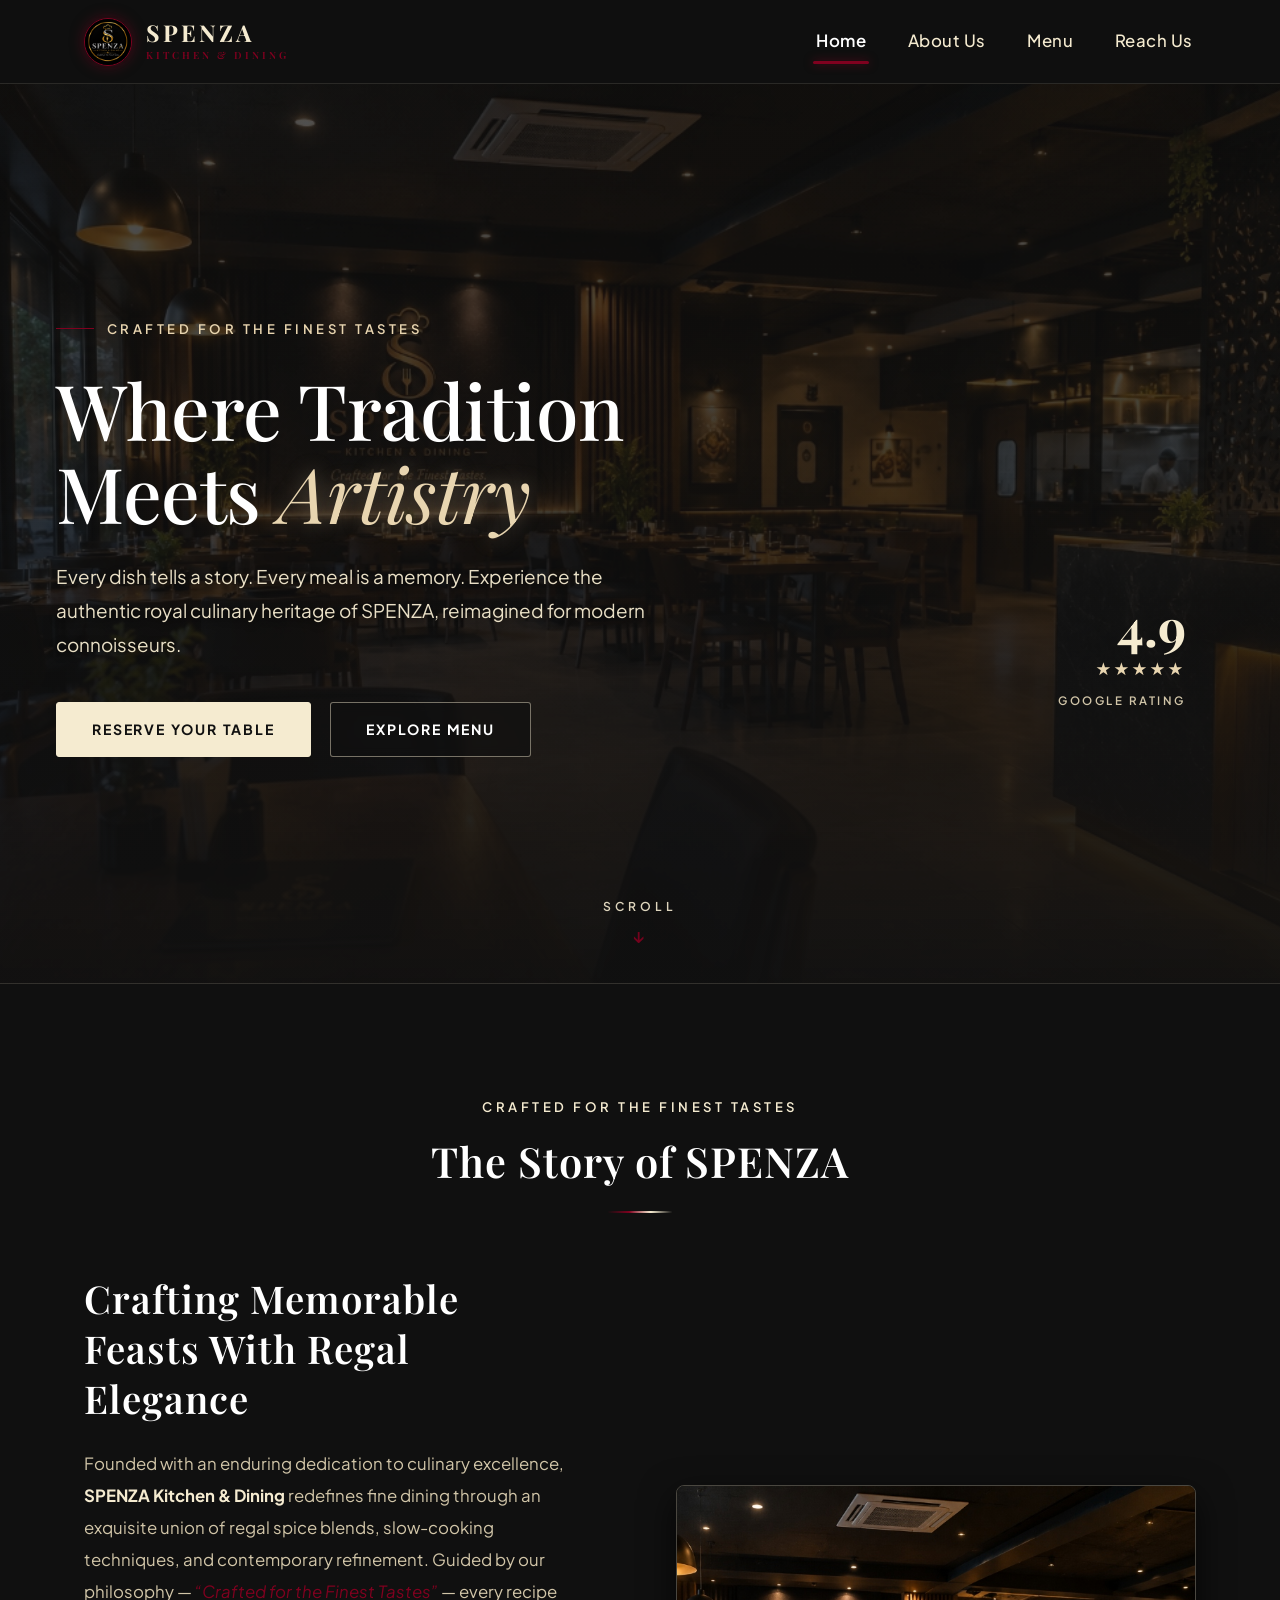
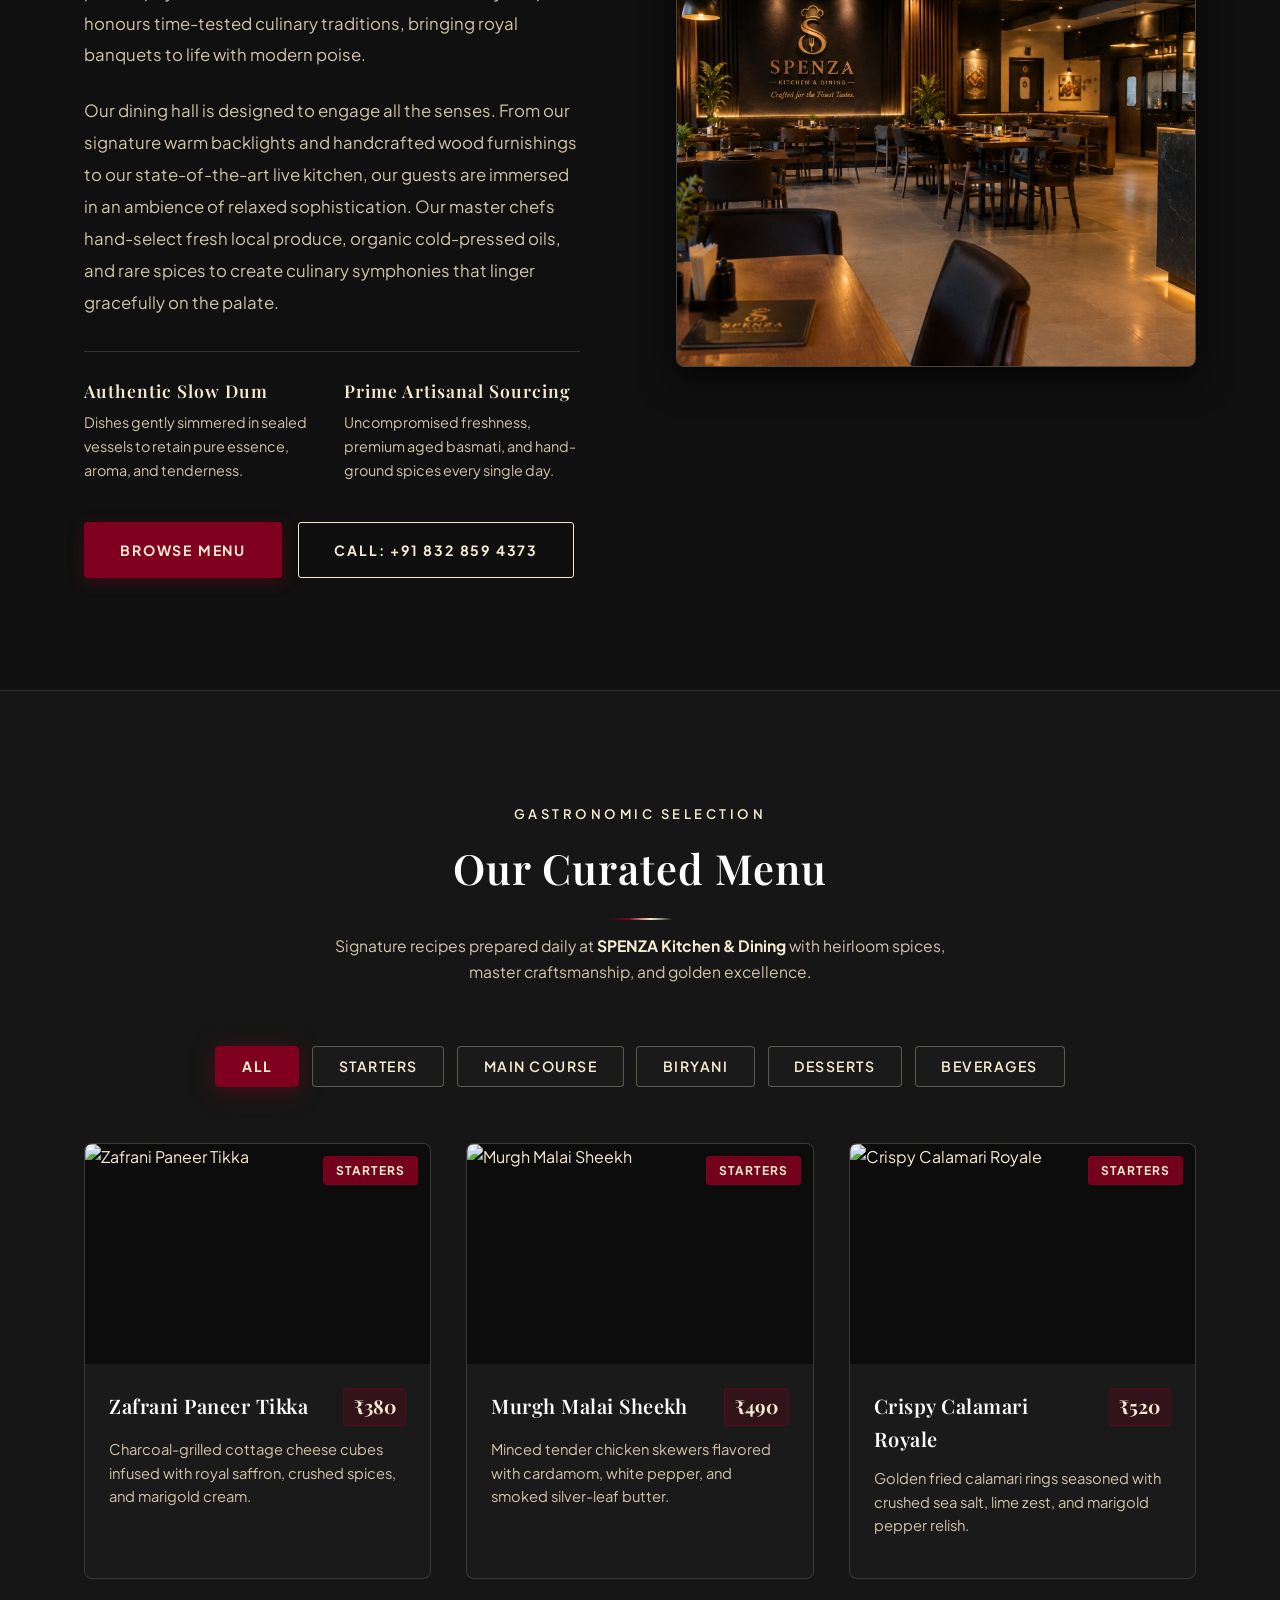
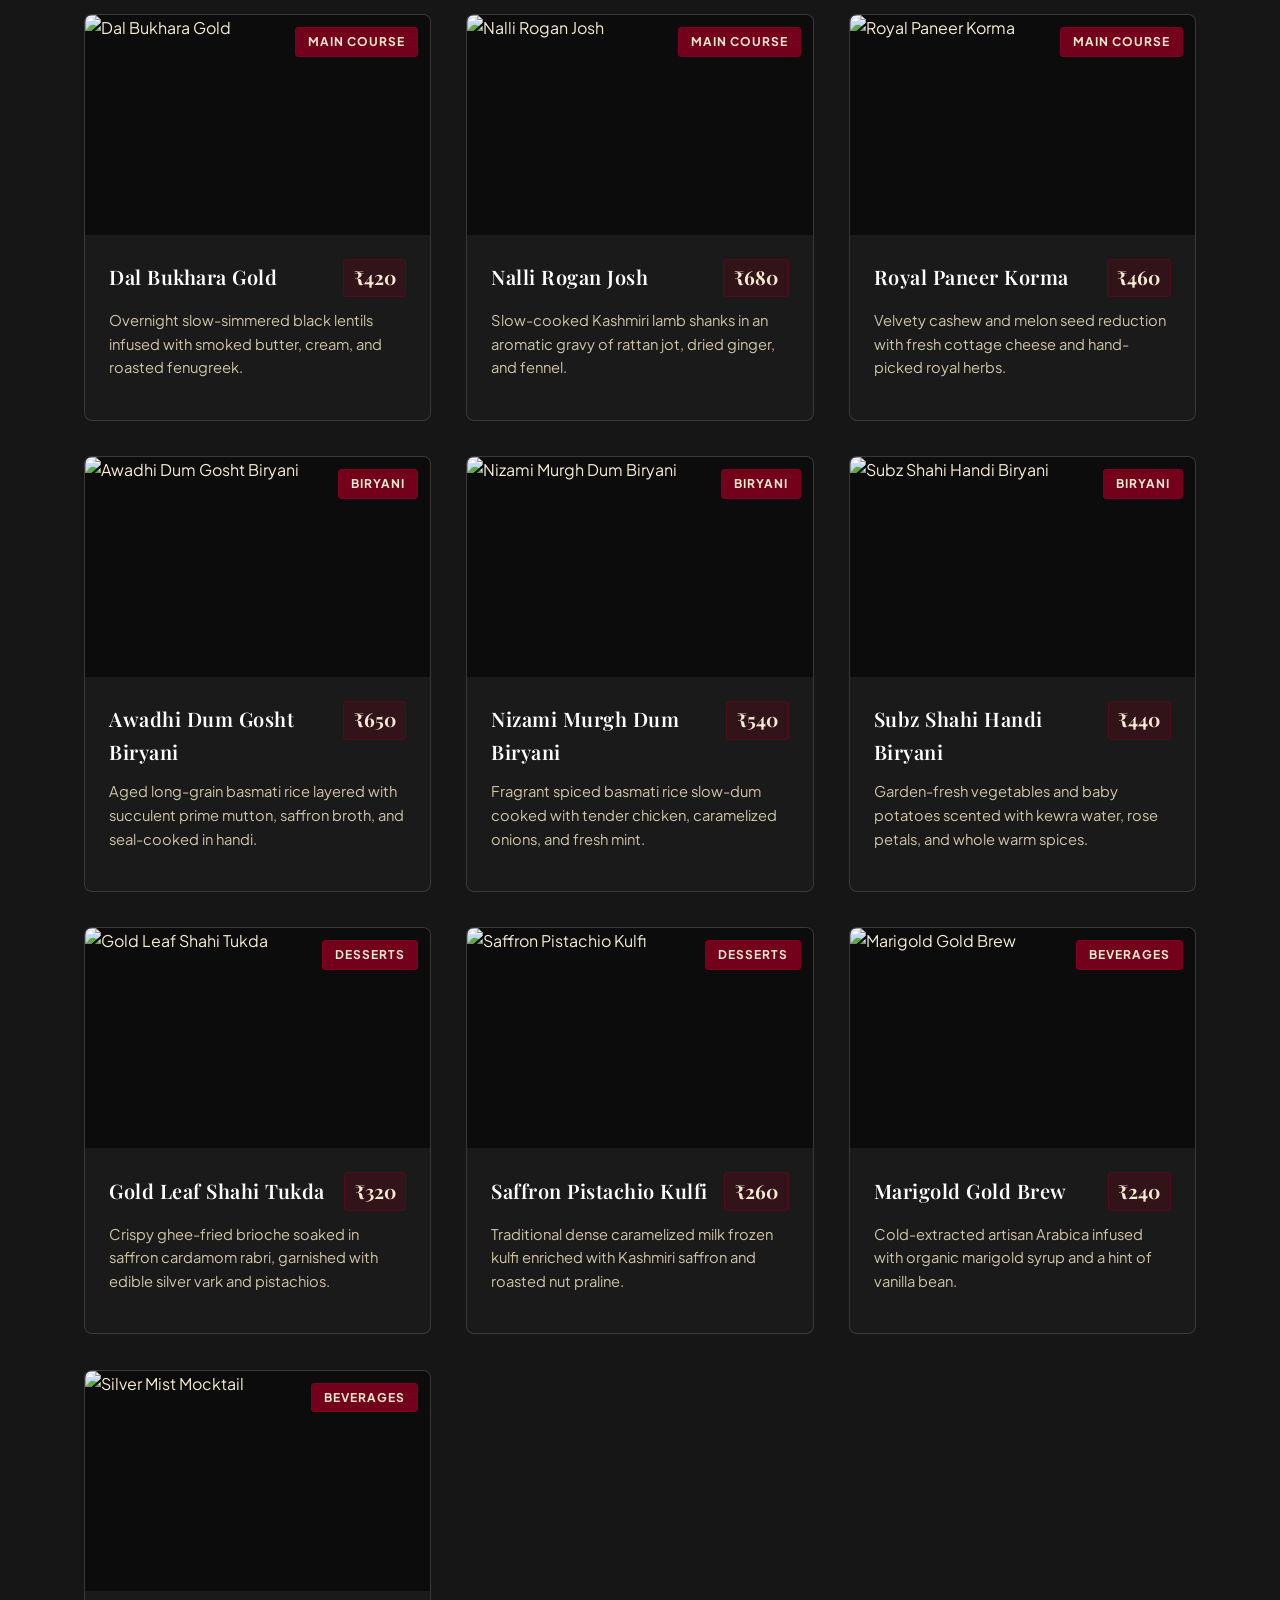
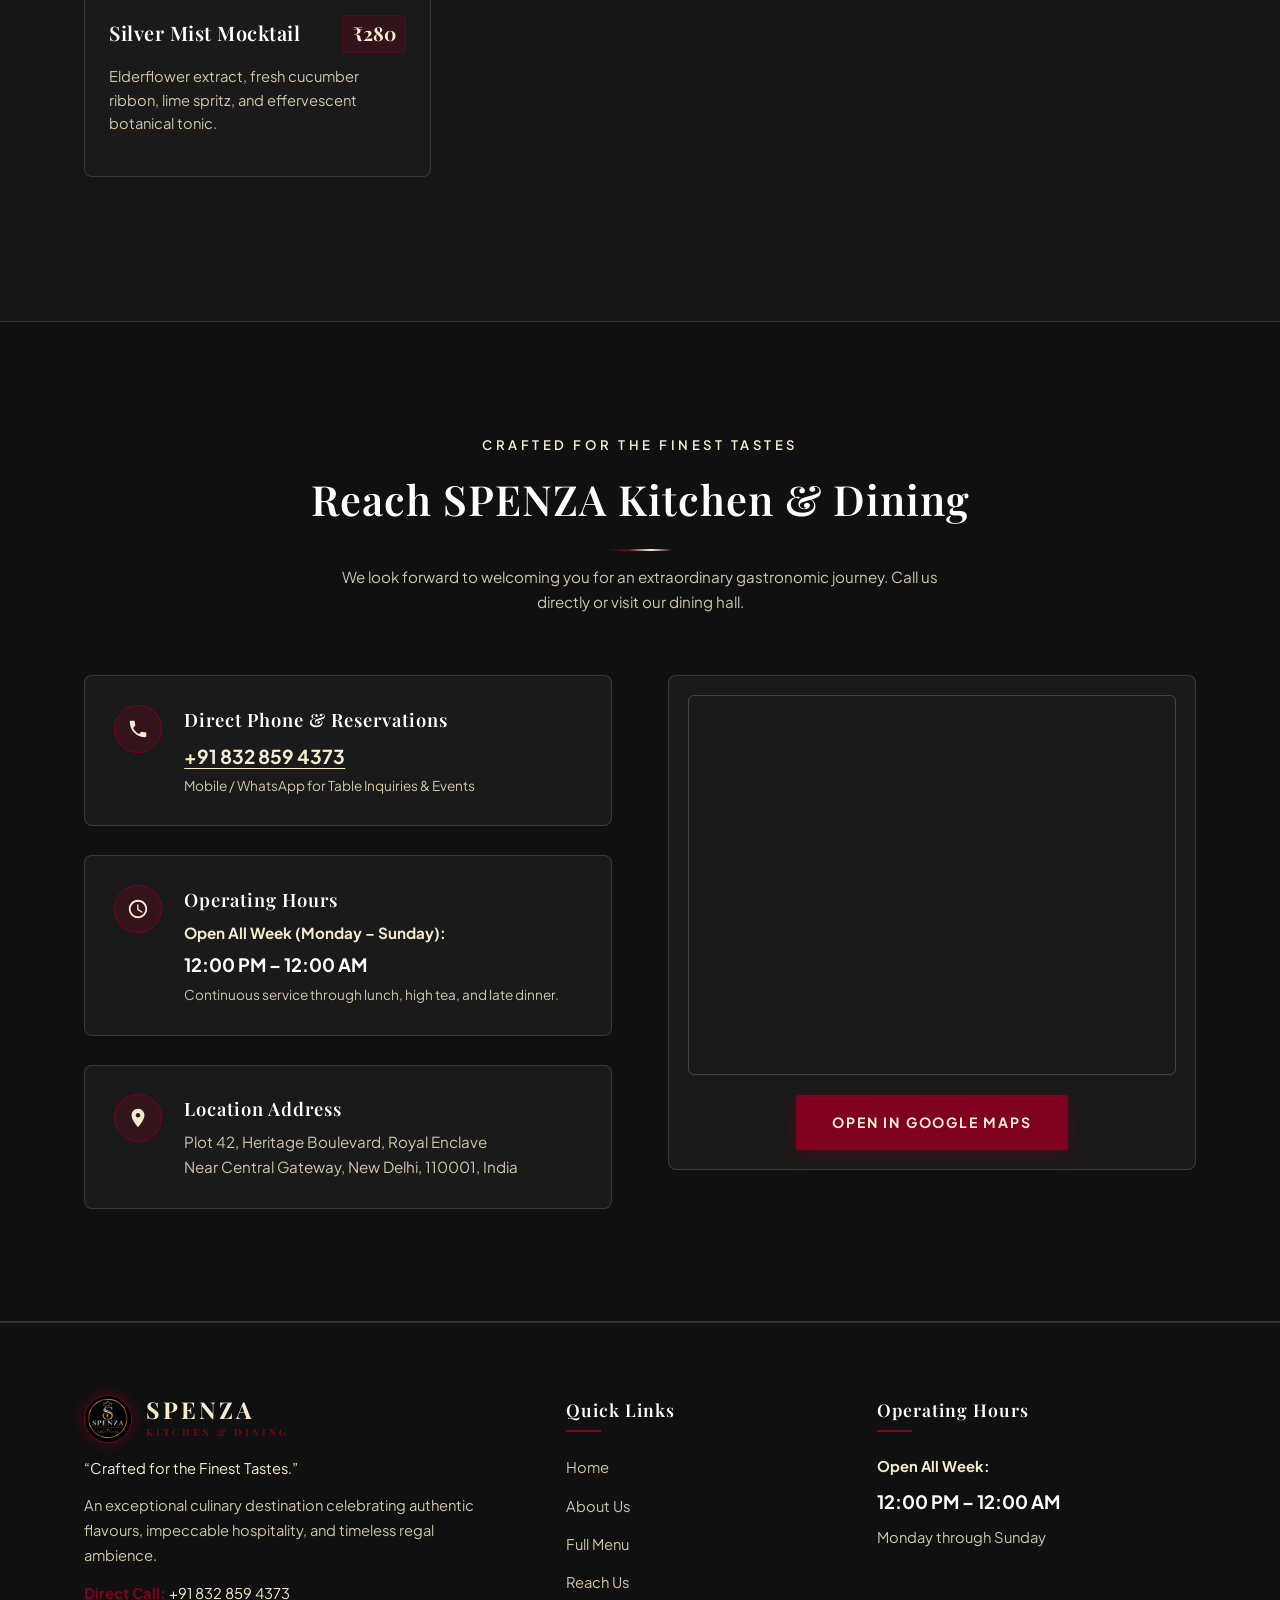
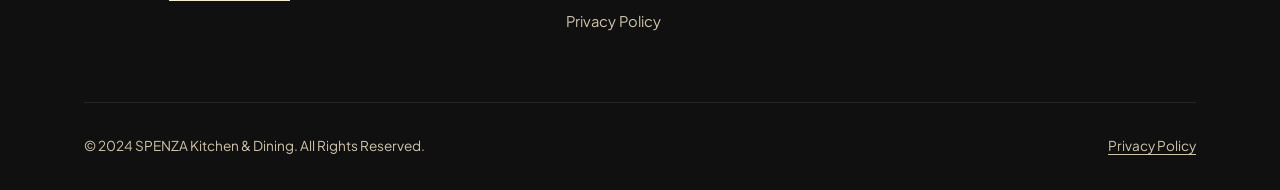
==== commit 377d4e1a: "Add active red line scroll spy, secret 4-tap admin trigger on logo, restore Home link, position scro" ====
--- a/index.html
+++ b/index.html
@@ -30,15 +30,12 @@
 
             <nav>
                 <ul class="nav-links">
-                    <li><a href="#about">Our Story</a></li>
+                    <li><a href="#home" class="active">Home</a></li>
+                    <li><a href="#about">About Us</a></li>
                     <li><a href="#menu">Menu</a></li>
                     <li><a href="#reach-us">Reach Us</a></li>
                 </ul>
             </nav>
-
-            <div class="nav-right-actions">
-                <a href="tel:+918328594373" class="nav-cta-btn">Reserve Table</a>
-            </div>
         </div>
     </header>
 
@@ -48,7 +45,7 @@
              1. HERO SECTION (EXACT LAYOUT FROM IMAGE 2 MOCKUP)
         ======================================================== -->
         <section id="home" class="hero-section">
-            <div class="container" style="position: relative; width: 100%;">
+            <div class="container hero-container" style="position: relative; width: 100%;">
                 <div class="hero-editorial-wrap">
                     <div class="hero-kicker">Crafted for the Finest Tastes</div>
                     <h1 class="hero-title">
@@ -69,13 +66,13 @@
                     <span class="rating-stars">&#9733;&#9733;&#9733;&#9733;&#9733;</span>
                     <span class="rating-text">Google Rating</span>
                 </div>
-
-                <!-- Animated Scroll Indicator (Bottom Center of Image 2) -->
-                <a href="#about" class="hero-scroll-tag" aria-label="Scroll down to About Us">
-                    <span>Scroll</span>
-                    <span class="scroll-arrow">&#8595;</span>
-                </a>
-            </div>
+            </div>
+
+            <!-- Animated Scroll Indicator (Positioned at the end of the first page) -->
+            <a href="#about" class="hero-scroll-tag" aria-label="Scroll down to About Us">
+                <span>SCROLL</span>
+                <span class="scroll-arrow">&#8595;</span>
+            </a>
         </section>
 
         <!-- ========================================================
@@ -304,8 +301,7 @@
             <div class="footer-bottom-clean">
                 <p>&copy; 2024 SPENZA Kitchen &amp; Dining. All Rights Reserved.</p>
                 <p>
-                    <a href="#" class="open-privacy-btn">Privacy Policy</a> &bull; 
-                    <a href="admin.html">Admin Access</a>
+                    <a href="#" class="open-privacy-btn">Privacy Policy</a>
                 </p>
             </div>
         </div>
--- a/style.css
+++ b/style.css
@@ -144,6 +144,9 @@
     align-items: center;
     gap: 0.85rem;
     text-decoration: none;
+    cursor: pointer;
+    user-select: none;
+    -webkit-user-select: none;
 }
 
 .brand-logo-img {
@@ -196,31 +199,36 @@
 
 .nav-links a {
     color: var(--light-sand);
-    font-size: 0.88rem;
+    font-size: 1.05rem;
+    font-weight: 500;
+    letter-spacing: 0.5px;
+    position: relative;
+    padding: 0.4rem 0.2rem;
+    transition: var(--transition);
+}
+
+.nav-links a:hover {
+    color: var(--white);
+}
+
+.nav-links a.active {
+    color: var(--white);
     font-weight: 600;
-    letter-spacing: 2px;
-    text-transform: uppercase;
-    position: relative;
-    padding: 0.4rem 0;
-}
-
-.nav-links a:hover,
-.nav-links a.active {
-    color: var(--white);
 }
 
 .nav-links a::after {
     content: '';
     position: absolute;
-    bottom: -2px;
+    bottom: -6px;
     left: 0;
     width: 0;
-    height: 2px;
+    height: 3px;
     background-color: var(--wine-red);
-    transition: var(--transition);
-}
-
-.nav-links a:hover::after,
+    box-shadow: 0 0 10px rgba(127, 1, 31, 0.7);
+    border-radius: 2px;
+    transition: width 0.3s cubic-bezier(0.25, 0.8, 0.25, 1);
+}
+
 .nav-links a.active::after {
     width: 100%;
 }
@@ -349,11 +357,13 @@
     position: relative;
     background: linear-gradient(180deg, rgba(16, 16, 16, 0.72) 0%, rgba(16, 16, 16, 0.8) 50%, rgba(16, 16, 16, 0.98) 100%),
                 url('hero-bg.jpg') center/cover no-repeat;
-    min-height: 94vh;
+    height: 100vh;
+    min-height: 100vh;
     display: flex;
     align-items: center;
     border-bottom: var(--border-subtle);
-    padding: 4rem 0 6rem;
+    padding: 0;
+    overflow: hidden;
 }
 
 .hero-editorial-wrap {
@@ -418,7 +428,7 @@
 /* Rating Badge in Hero (Bottom Right) */
 .hero-rating-box {
     position: absolute;
-    bottom: 3.5rem;
+    bottom: 2.8rem;
     right: 6%;
     text-align: right;
     z-index: 10;
@@ -449,15 +459,15 @@
     font-weight: 600;
 }
 
-/* Animated Scroll Indicator (Bottom Center) */
+/* Animated Scroll Indicator (Anchored at the end of the first page) */
 .hero-scroll-tag {
     position: absolute;
-    bottom: 2.2rem;
+    bottom: 2rem;
     left: 50%;
     transform: translateX(-50%);
-    font-size: 0.75rem;
+    font-size: 0.76rem;
     letter-spacing: 4px;
-    color: var(--sand-muted);
+    color: var(--light-sand);
     text-transform: uppercase;
     font-weight: 600;
     display: flex;
@@ -466,10 +476,17 @@
     gap: 0.4rem;
     animation: bounceScroll 2s infinite;
     cursor: pointer;
+    z-index: 25;
+    text-decoration: none;
+    transition: var(--transition);
+}
+
+.hero-scroll-tag:hover {
+    color: var(--white);
 }
 
 .hero-scroll-tag span {
-    opacity: 0.85;
+    opacity: 0.9;
 }
 
 .scroll-arrow {
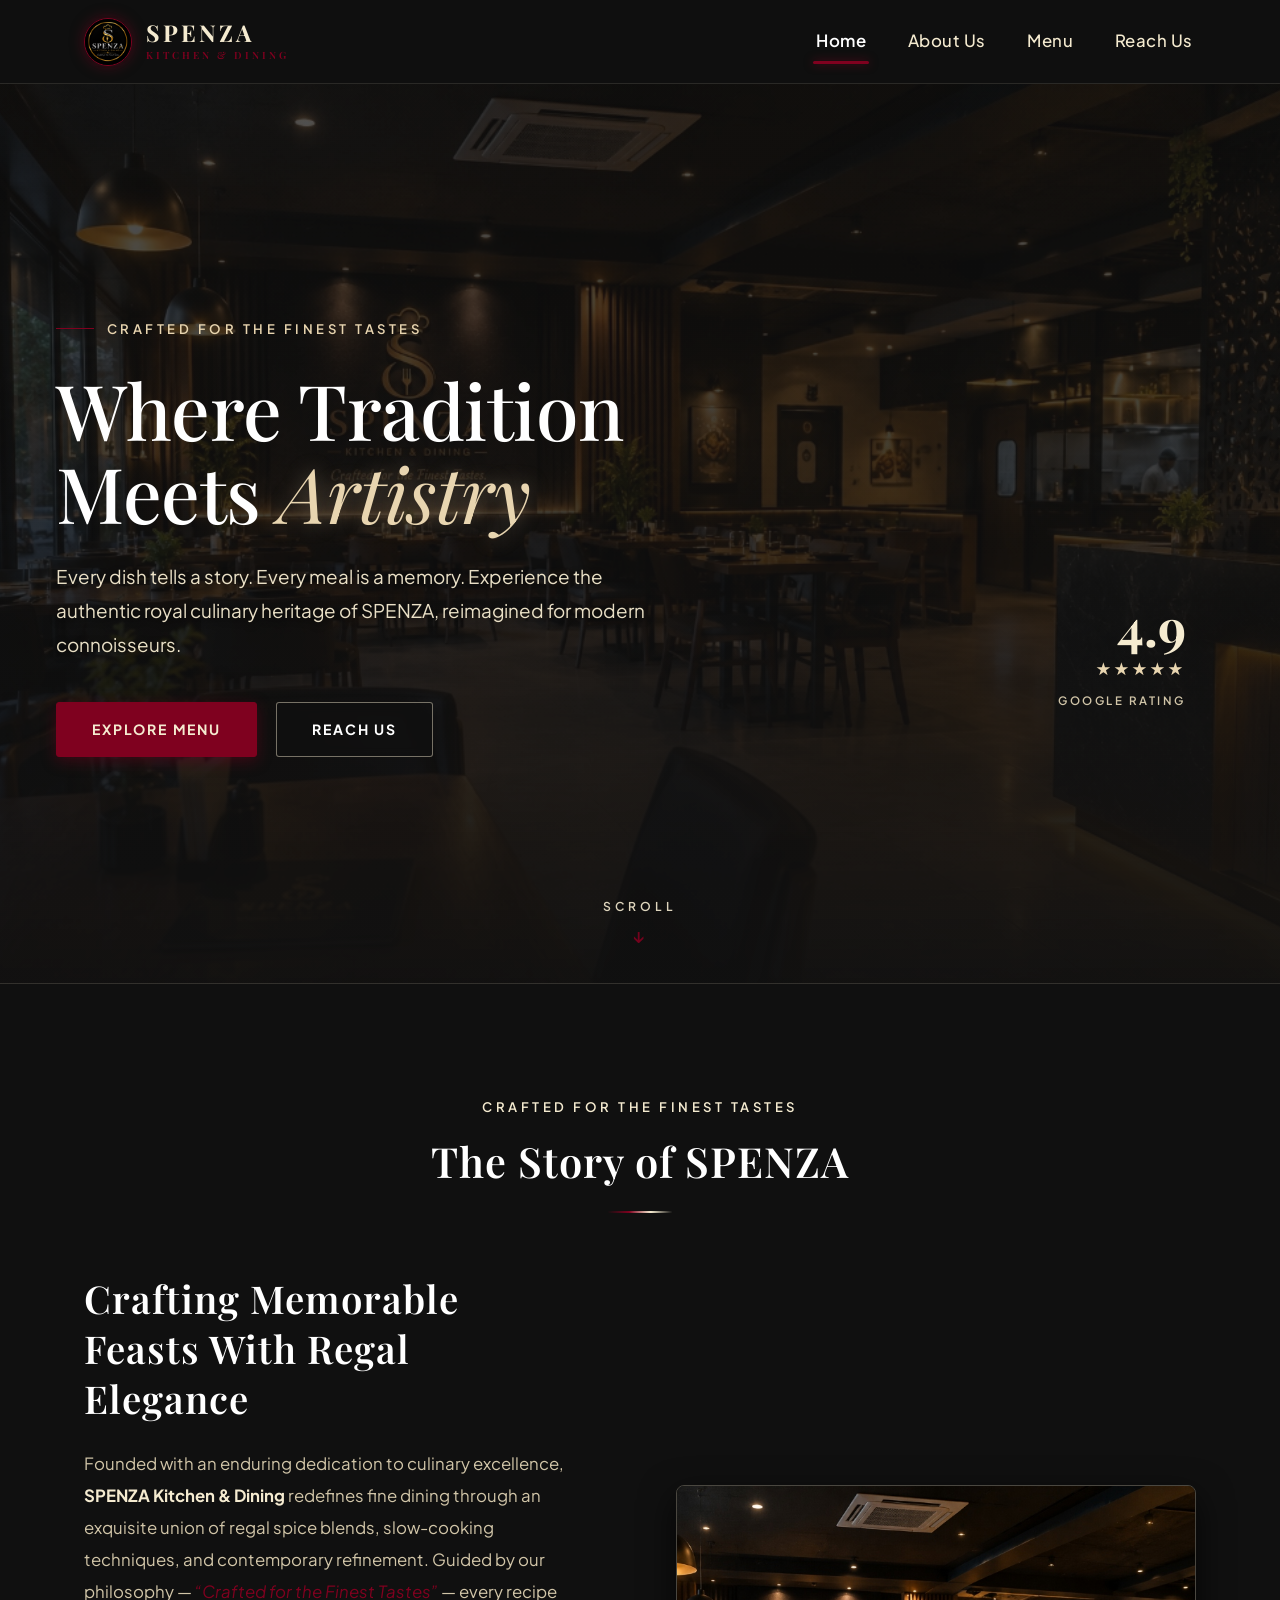
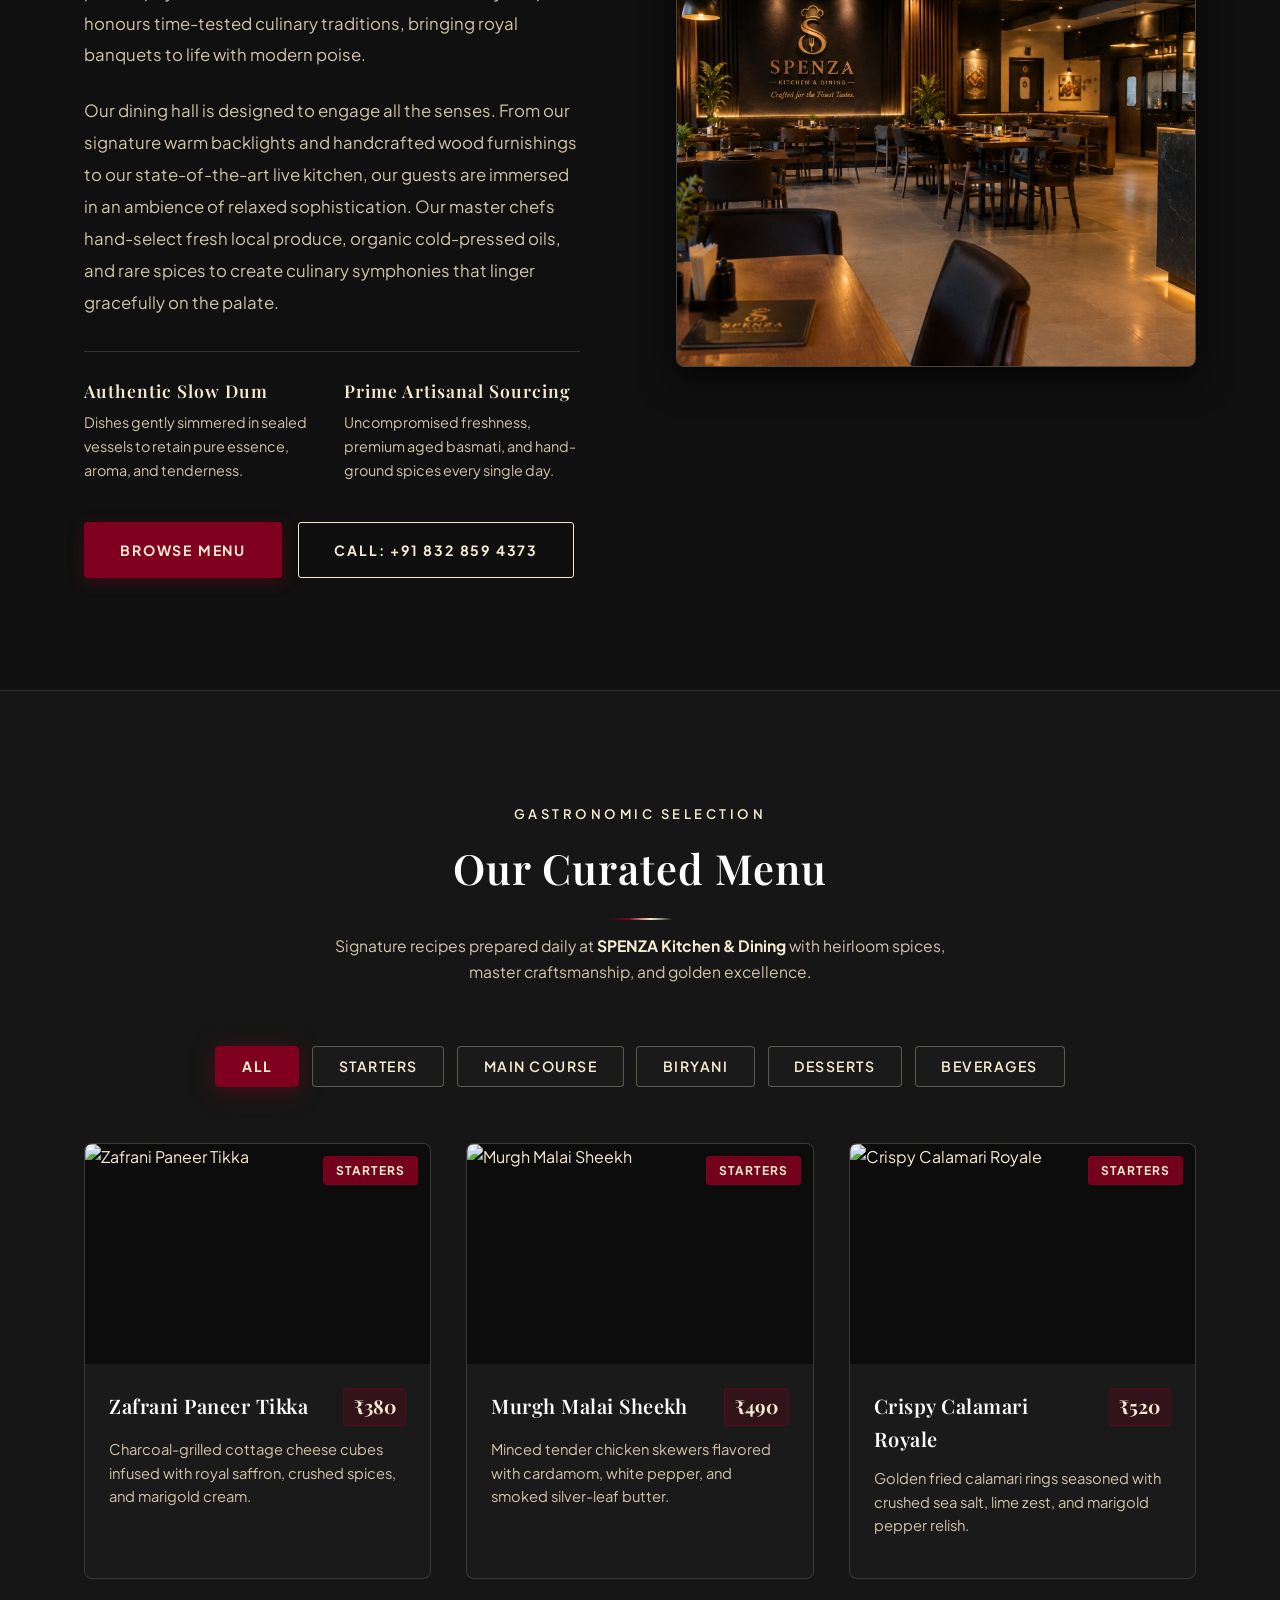
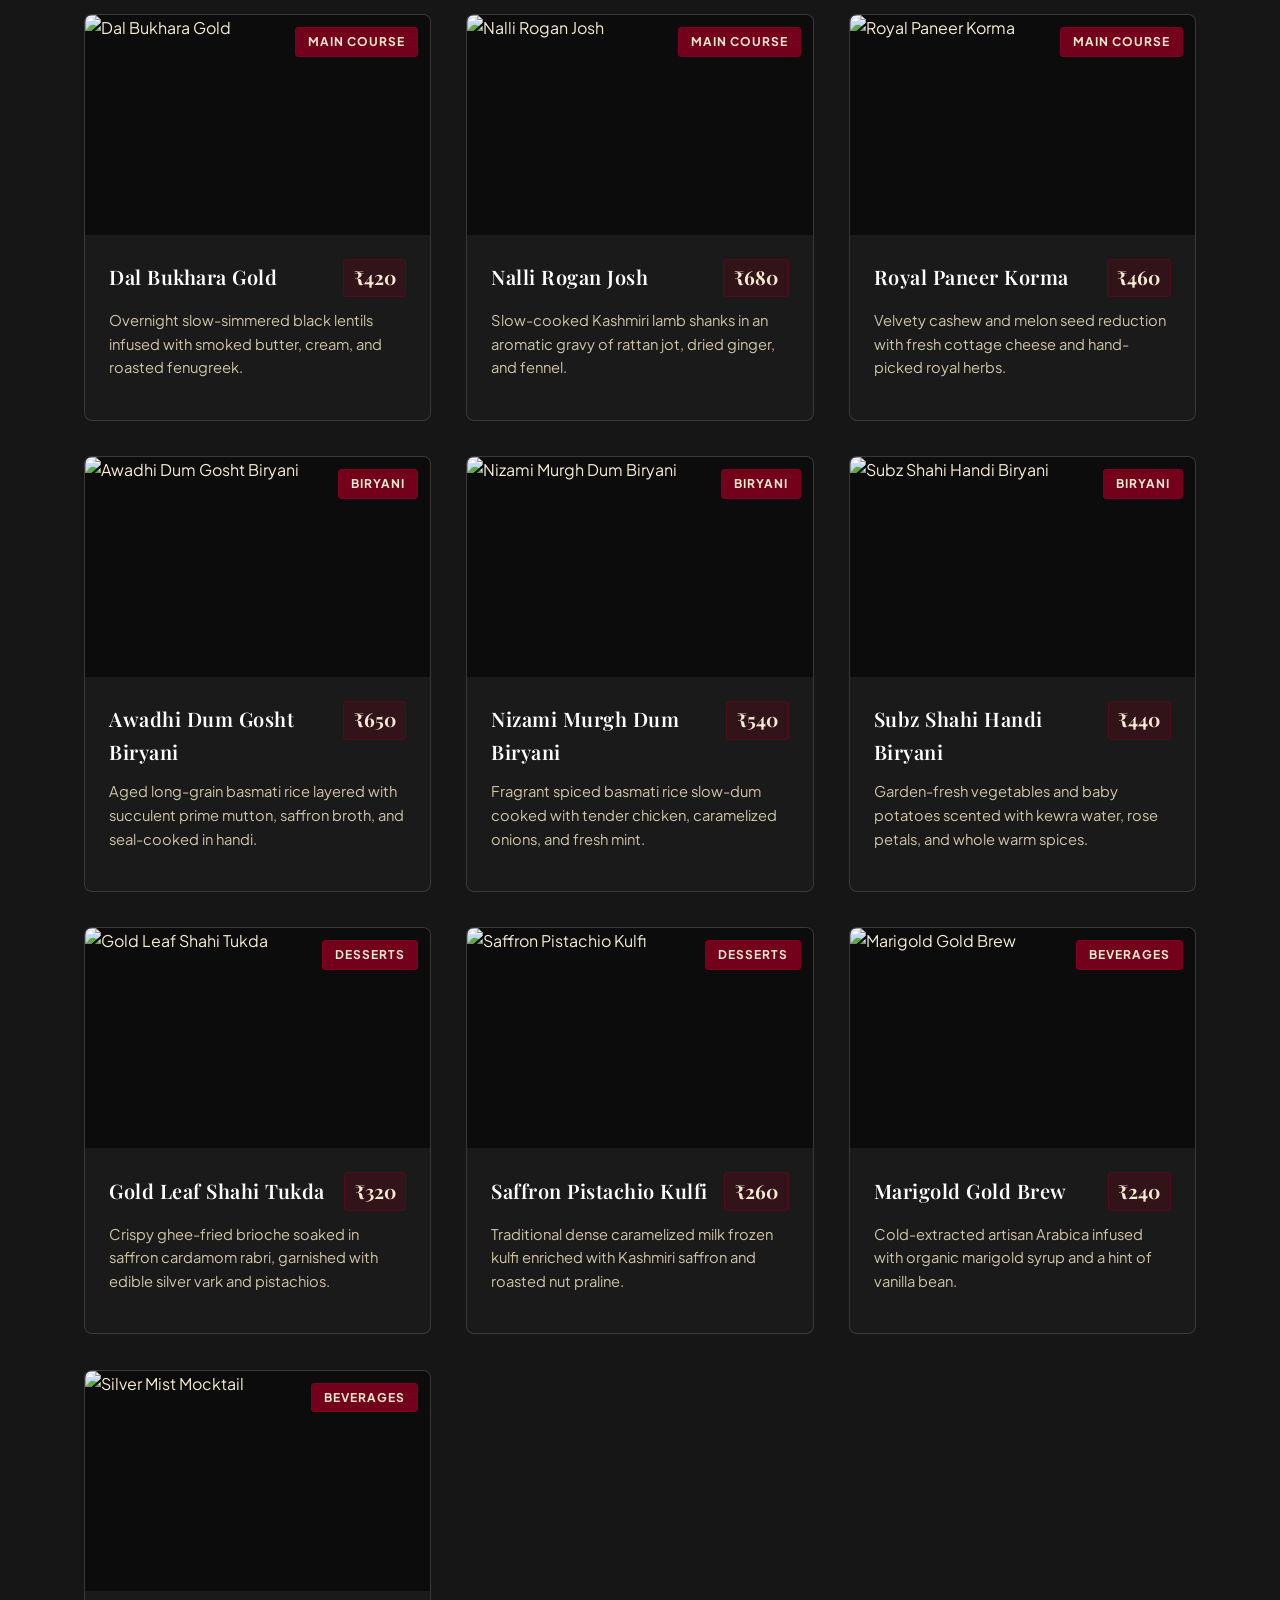
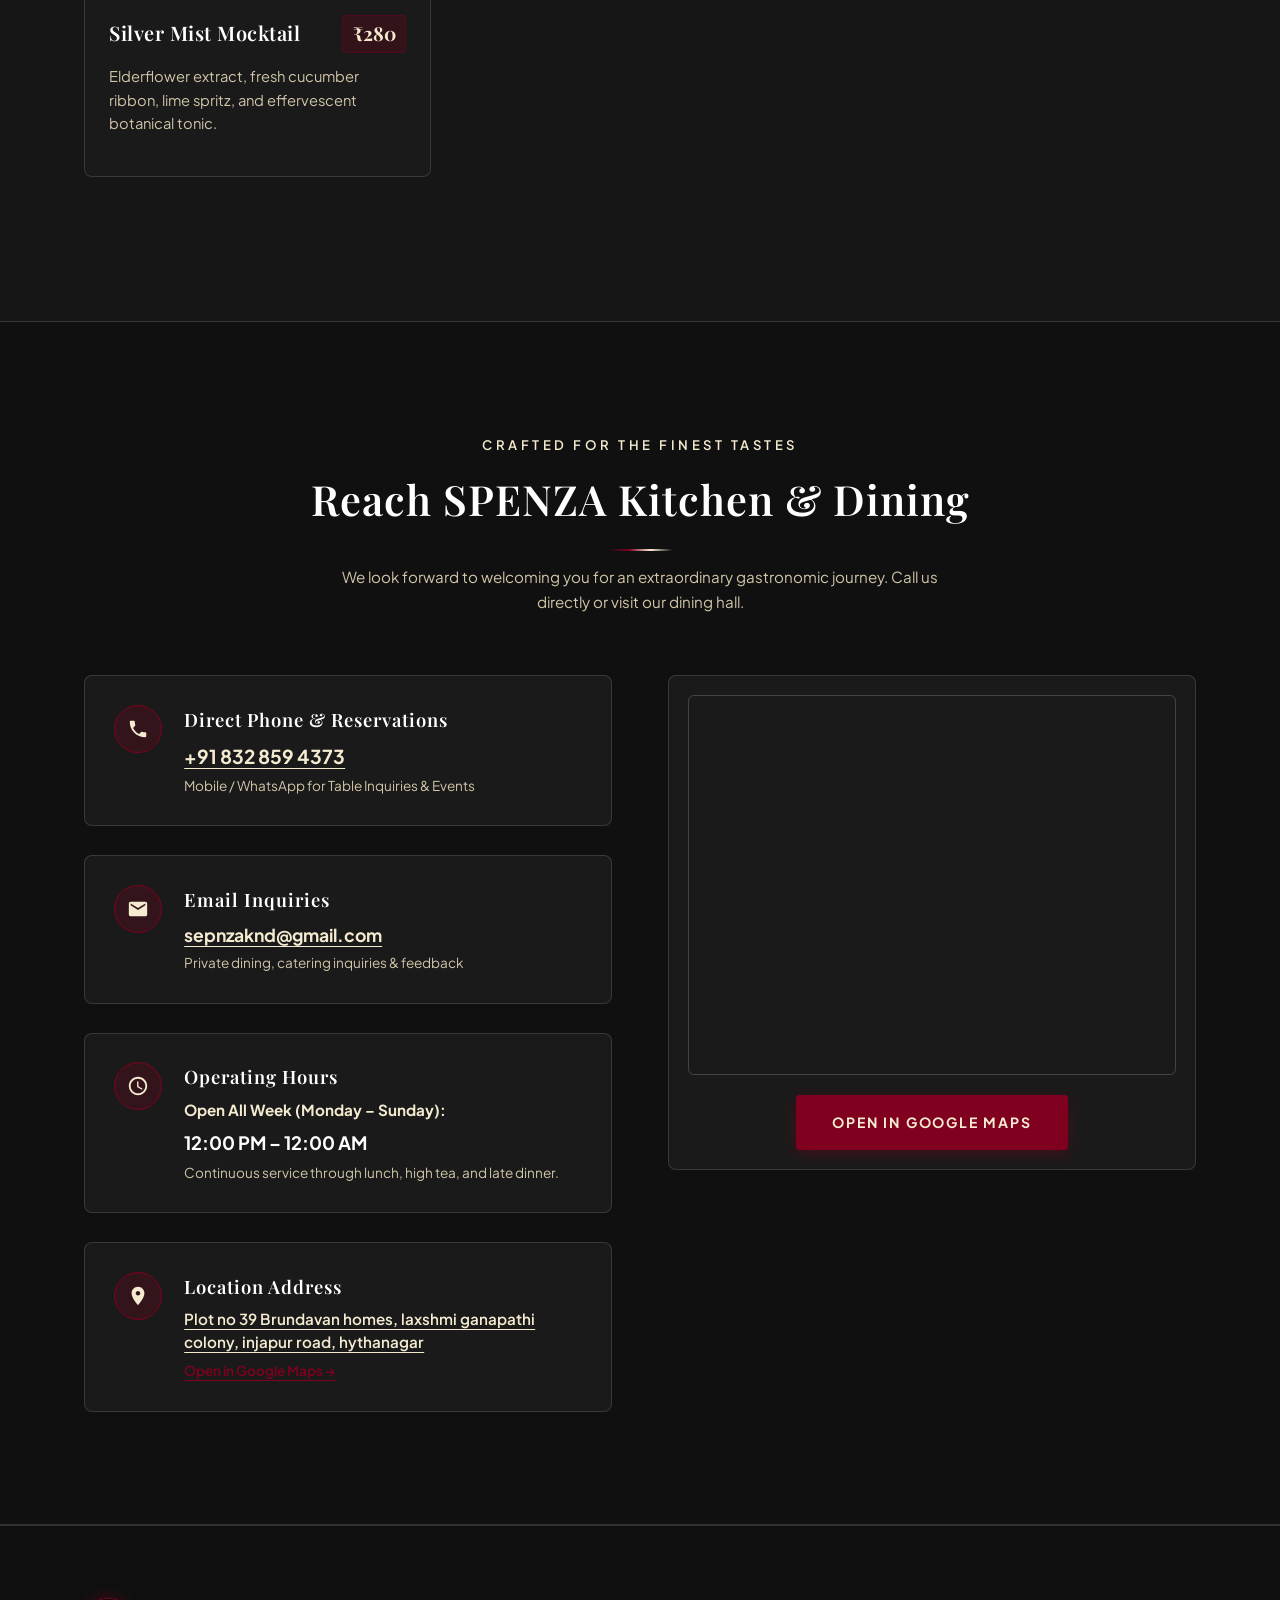
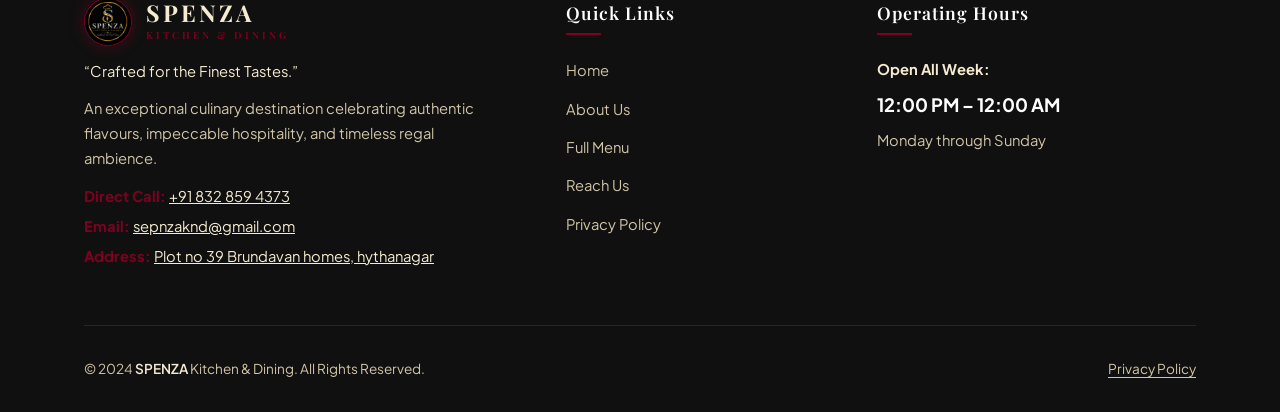
==== commit 7cd6572d: "Update email to sepnzaknd@gmail.com, address to Brundavan homes Hythanagar with Google Maps links, s" ====
--- a/index.html
+++ b/index.html
@@ -55,8 +55,8 @@
                         Every dish tells a story. Every meal is a memory. Experience the authentic royal culinary heritage of SPENZA, reimagined for modern connoisseurs.
                     </p>
                     <div class="hero-cta-group">
-                        <a href="tel:+918328594373" class="btn btn-sand-solid">Reserve Your Table</a>
-                        <a href="#menu" class="btn btn-dark-outline">Explore Menu</a>
+                        <a href="#menu" class="btn btn-wine">Explore Menu</a>
+                        <a href="#reach-us" class="btn btn-dark-outline">Reach Us</a>
                     </div>
                 </div>
 
@@ -190,6 +190,22 @@
                             </div>
                         </div>
 
+                        <!-- Email Address -->
+                        <div class="contact-card">
+                            <div class="contact-icon">
+                                <svg viewBox="0 0 24 24">
+                                    <path d="M20 4H4c-1.1 0-1.99.9-1.99 2L2 18c0 1.1.9 2 2 2h16c1.1 0 2-.9 2-2V6c0-1.1-.9-2-2-2zm0 4l-8 5-8-5V6l8 5 8-5v2z"/>
+                                </svg>
+                            </div>
+                            <div class="contact-details">
+                                <h3>Email Inquiries</h3>
+                                <p style="font-size: 1.1rem; font-weight: 700; margin-bottom: 0.2rem;">
+                                    <a href="mailto:sepnzaknd@gmail.com" class="sand-text">sepnzaknd@gmail.com</a>
+                                </p>
+                                <p class="silver-text" style="font-size: 0.85rem;">Private dining, catering inquiries &amp; feedback</p>
+                            </div>
+                        </div>
+
                         <!-- Hours -->
                         <div class="contact-card">
                             <div class="contact-icon">
@@ -207,7 +223,7 @@
                             </div>
                         </div>
 
-                        <!-- Address -->
+                        <!-- Address with Google Maps Link -->
                         <div class="contact-card">
                             <div class="contact-icon">
                                 <svg viewBox="0 0 24 24">
@@ -216,8 +232,16 @@
                             </div>
                             <div class="contact-details">
                                 <h3>Location Address</h3>
-                                <p>Plot 42, Heritage Boulevard, Royal Enclave</p>
-                                <p>Near Central Gateway, New Delhi, 110001, India</p>
+                                <p style="margin-bottom: 0.4rem;">
+                                    <a href="https://maps.google.com/?q=Plot+no+39+Brundavan+homes,+laxshmi+ganapathi+colony,+injapur+road,+hythanagar" target="_blank" rel="noopener noreferrer" class="sand-text" style="text-decoration: underline; font-weight: 600; line-height: 1.5; display: inline-block;">
+                                        Plot no 39 Brundavan homes, laxshmi ganapathi colony, injapur road, hythanagar
+                                    </a>
+                                </p>
+                                <p style="font-size: 0.85rem;">
+                                    <a href="https://maps.google.com/?q=Plot+no+39+Brundavan+homes,+laxshmi+ganapathi+colony,+injapur+road,+hythanagar" target="_blank" rel="noopener noreferrer" style="color: var(--wine-red); font-weight: 600; text-decoration: underline;">
+                                        Open in Google Maps &rarr;
+                                    </a>
+                                </p>
                             </div>
                         </div>
                     </div>
@@ -227,7 +251,7 @@
                         <div class="map-frame">
                             <iframe 
                                 title="SPENZA Location Map"
-                                src="https://www.google.com/maps/embed?pb=!1m18!1m12!1m3!1d14008.114867160756!2d77.2159562!3d28.6289019!2m3!1f0!2f0!3f0!3m2!1i1024!2i768!4f13.1!3m3!1m2!1s0x390cfd37b8398e23%3A0xb35a7db0f3a6111f!2sConnaught%20Place%2C%20New%20Delhi%2C%20Delhi!5e0!3m2!1sen!2sin!4v1700000000000!5m2!1sen!2sin" 
+                                src="https://maps.google.com/maps?q=Plot+no+39+Brundavan+homes,+laxshmi+ganapathi+colony,+injapur+road,+hythanagar&t=&z=15&ie=UTF8&iwloc=&output=embed" 
                                 width="100%" 
                                 height="100%" 
                                 style="border:0;" 
@@ -238,7 +262,7 @@
                         </div>
 
                         <div class="map-btn-wrap">
-                            <a href="https://maps.google.com/?q=Connaught+Place+New+Delhi" target="_blank" rel="noopener noreferrer" class="btn btn-wine">
+                            <a href="https://maps.google.com/?q=Plot+no+39+Brundavan+homes,+laxshmi+ganapathi+colony,+injapur+road,+hythanagar" target="_blank" rel="noopener noreferrer" class="btn btn-wine">
                                 Open in Google Maps
                             </a>
                         </div>
@@ -274,6 +298,14 @@
                         <strong class="wine-text">Direct Call:</strong> 
                         <a href="tel:+918328594373" style="color: var(--light-sand); text-decoration: underline;">+91 832 859 4373</a>
                     </p>
+                    <p style="margin-top: 0.3rem;">
+                        <strong class="wine-text">Email:</strong> 
+                        <a href="mailto:sepnzaknd@gmail.com" style="color: var(--light-sand); text-decoration: underline;">sepnzaknd@gmail.com</a>
+                    </p>
+                    <p style="margin-top: 0.3rem;">
+                        <strong class="wine-text">Address:</strong> 
+                        <a href="https://maps.google.com/?q=Plot+no+39+Brundavan+homes,+laxshmi+ganapathi+colony,+injapur+road,+hythanagar" target="_blank" rel="noopener noreferrer" style="color: var(--light-sand); text-decoration: underline;">Plot no 39 Brundavan homes, hythanagar</a>
+                    </p>
                 </div>
 
                 <!-- Col 2: Quick Links (Single Page In-Page Scroll + Privacy Policy) -->
@@ -297,9 +329,11 @@
                 </div>
             </div>
 
-            <!-- Footer Bottom: Clean without DevOps notes, with Privacy Policy -->
+            <!-- Footer Bottom: Clean with Secret 4-Tap on SPENZA near Copyright -->
             <div class="footer-bottom-clean">
-                <p>&copy; 2024 SPENZA Kitchen &amp; Dining. All Rights Reserved.</p>
+                <p class="footer-copyright-line" id="footer-copyright-trigger">
+                    &copy; 2024 <span class="secret-admin-trigger" id="copyright-spenza" title="SPENZA Kitchen &amp; Dining">SPENZA</span> Kitchen &amp; Dining. All Rights Reserved.
+                </p>
                 <p>
                     <a href="#" class="open-privacy-btn">Privacy Policy</a>
                 </p>
--- a/style.css
+++ b/style.css
@@ -984,6 +984,31 @@
     gap: 1rem;
 }
 
+.footer-copyright-line {
+    user-select: none;
+    -webkit-user-select: none;
+    cursor: default;
+}
+
+.secret-admin-trigger {
+    cursor: pointer;
+    font-weight: 600;
+    color: var(--light-sand);
+    transition: color 0.2s ease, text-shadow 0.2s ease;
+    user-select: none;
+    -webkit-user-select: none;
+    display: inline-block;
+}
+
+.secret-admin-trigger:hover {
+    color: var(--white);
+    text-shadow: 0 0 8px rgba(245, 235, 208, 0.4);
+}
+
+.secret-admin-trigger:active {
+    color: var(--wine-red);
+}
+
 .footer-bottom-clean a {
     color: var(--sand-muted);
     text-decoration: underline;
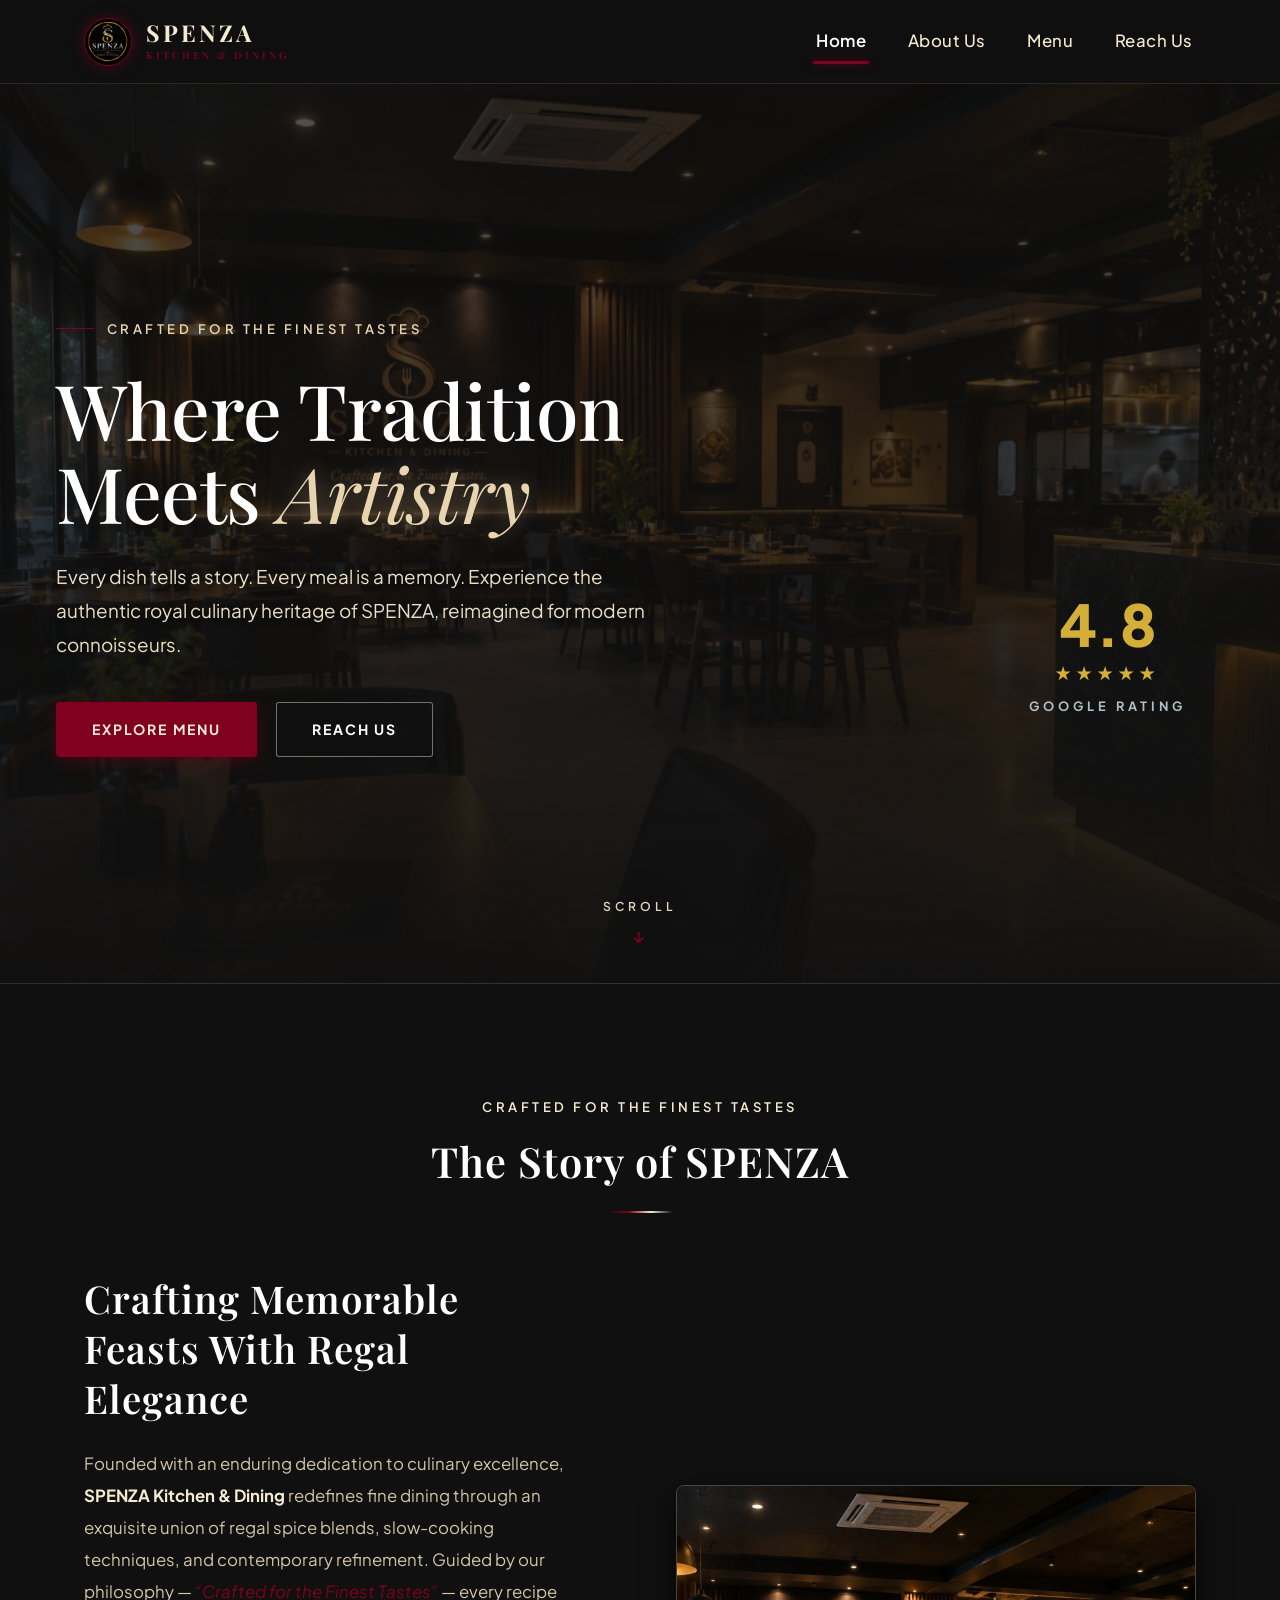
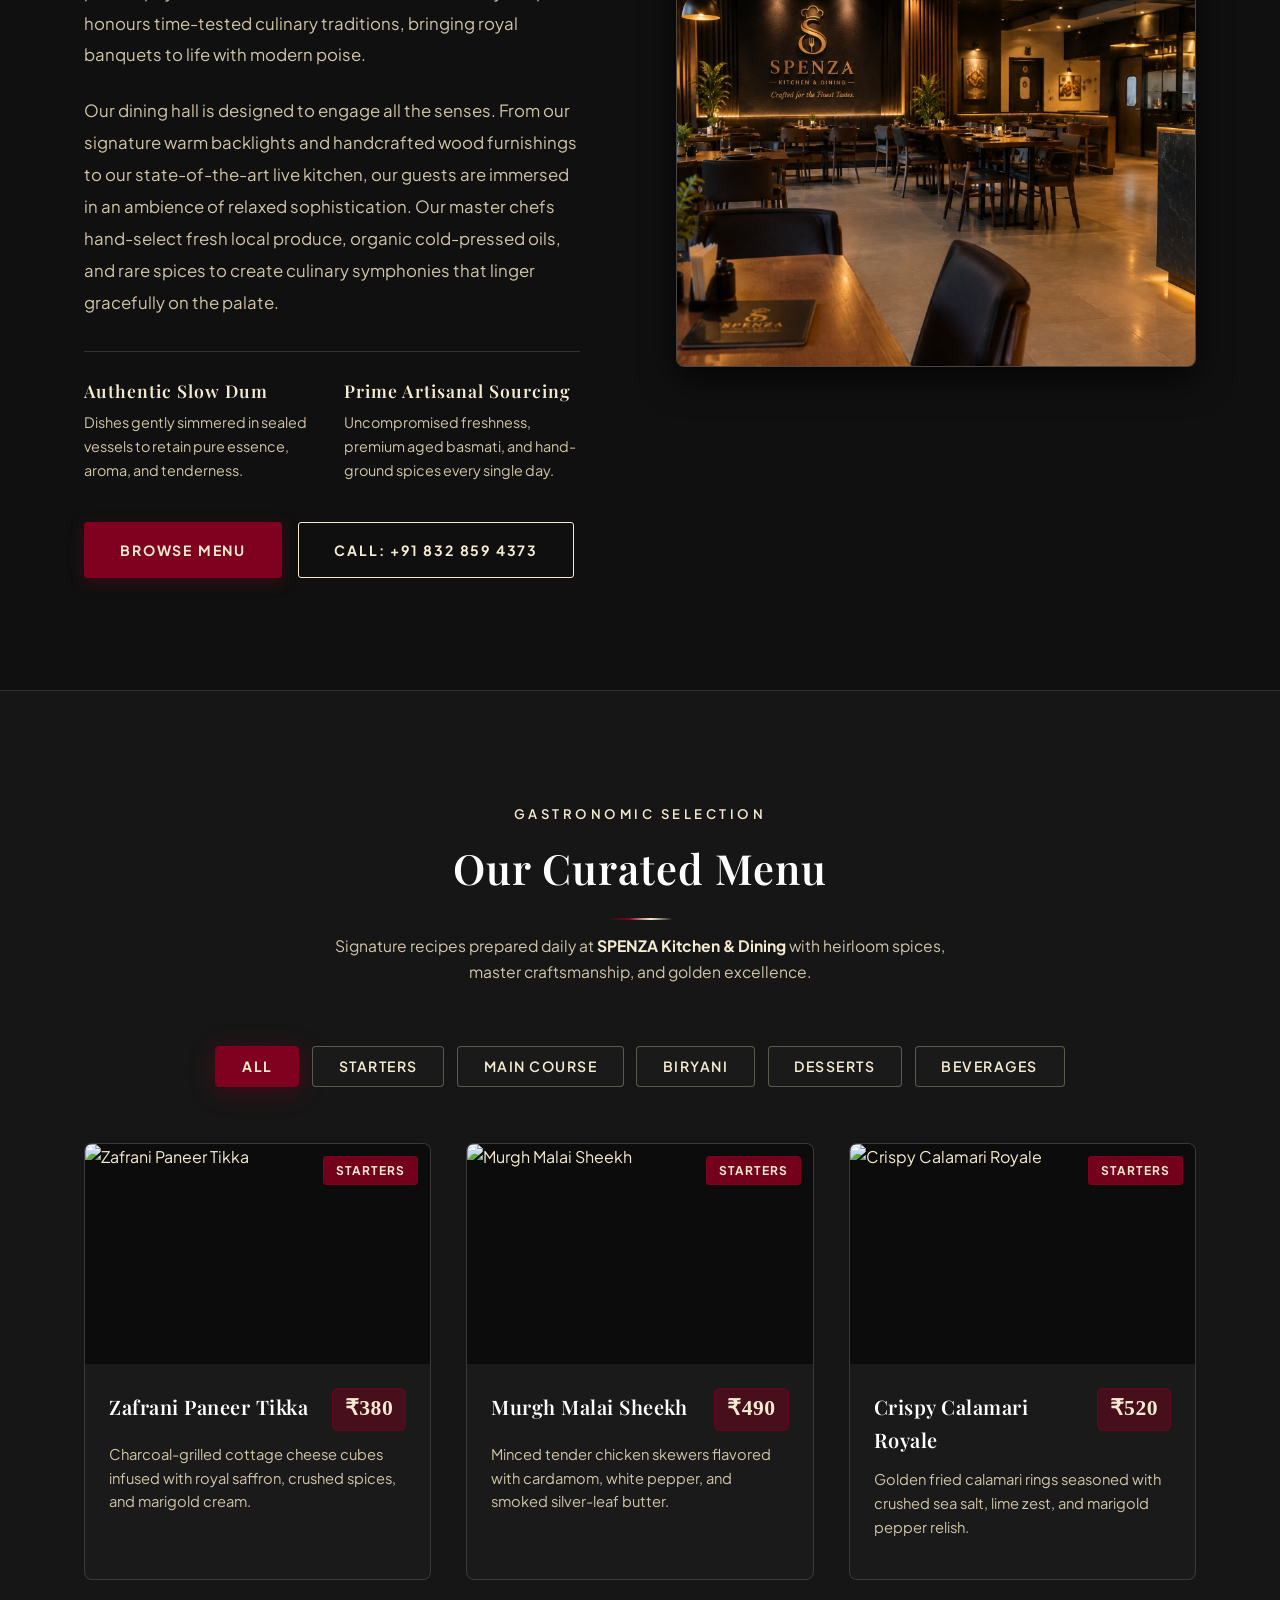
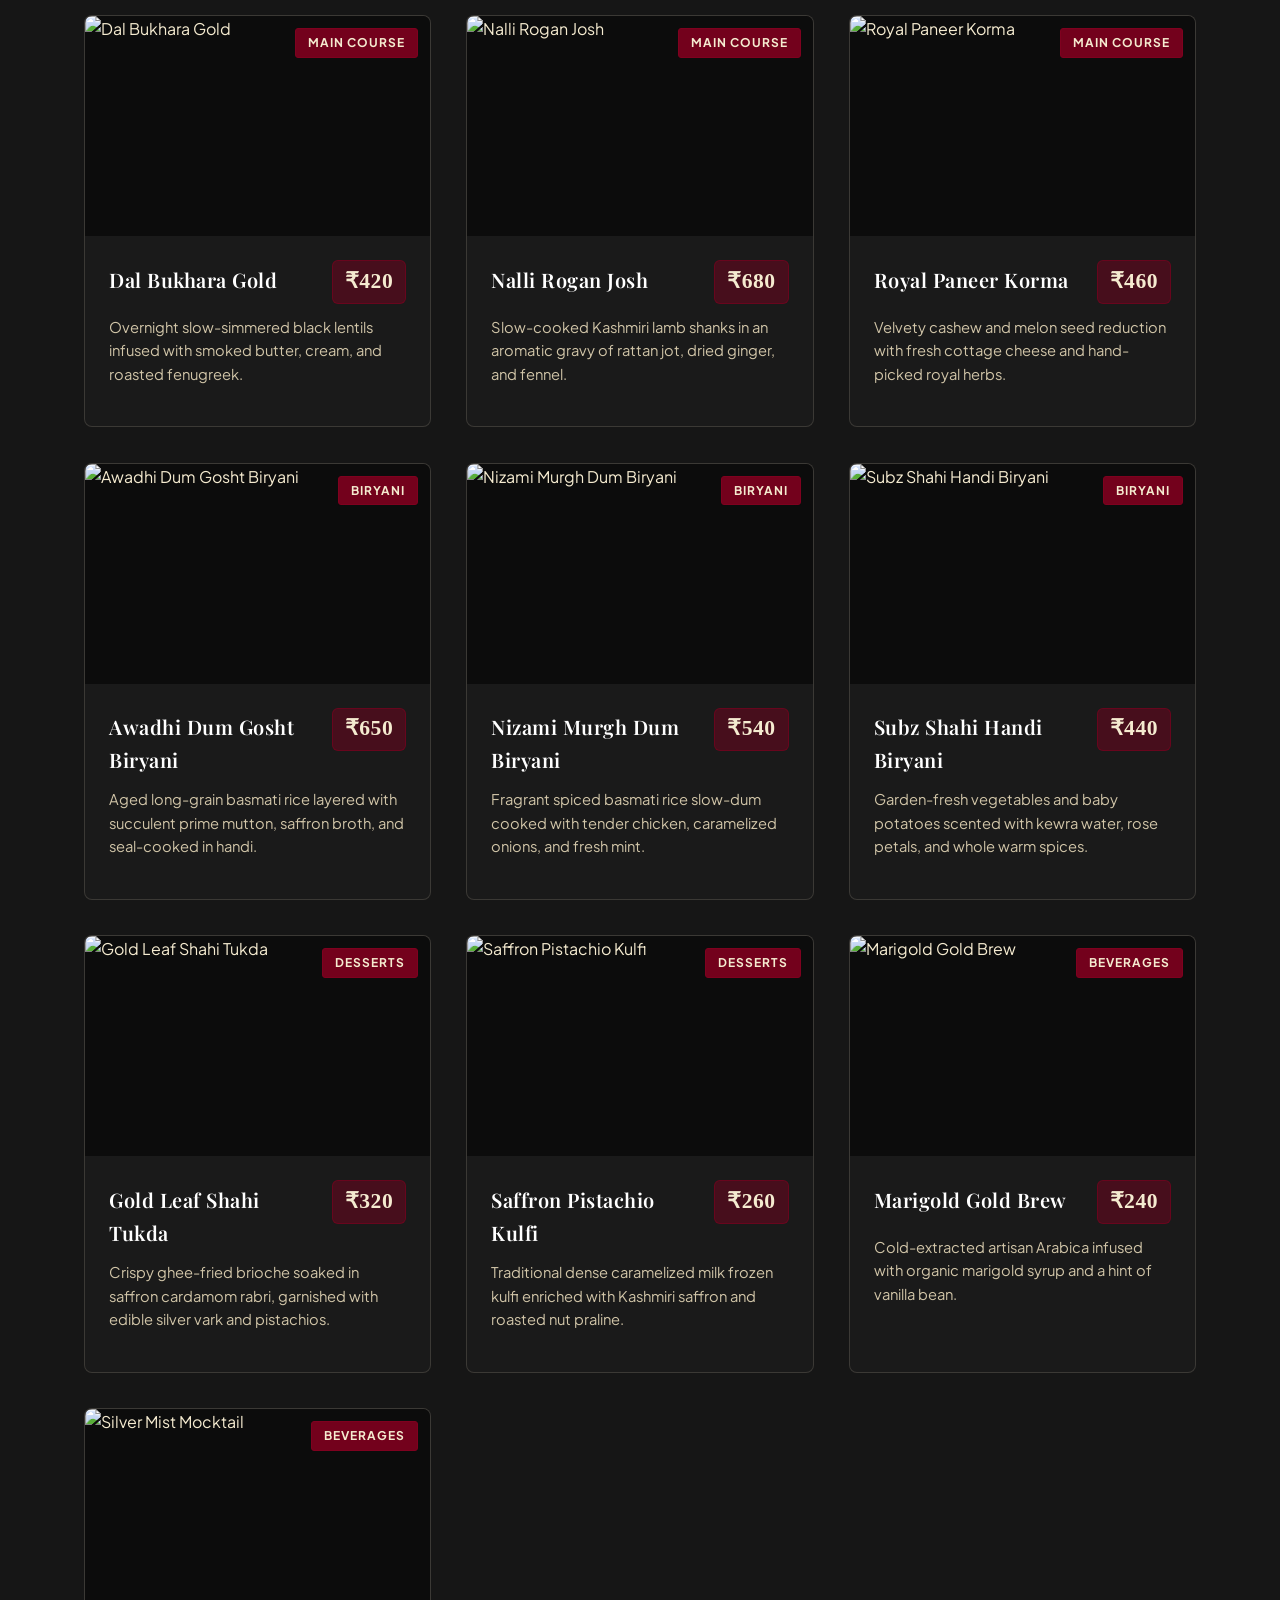
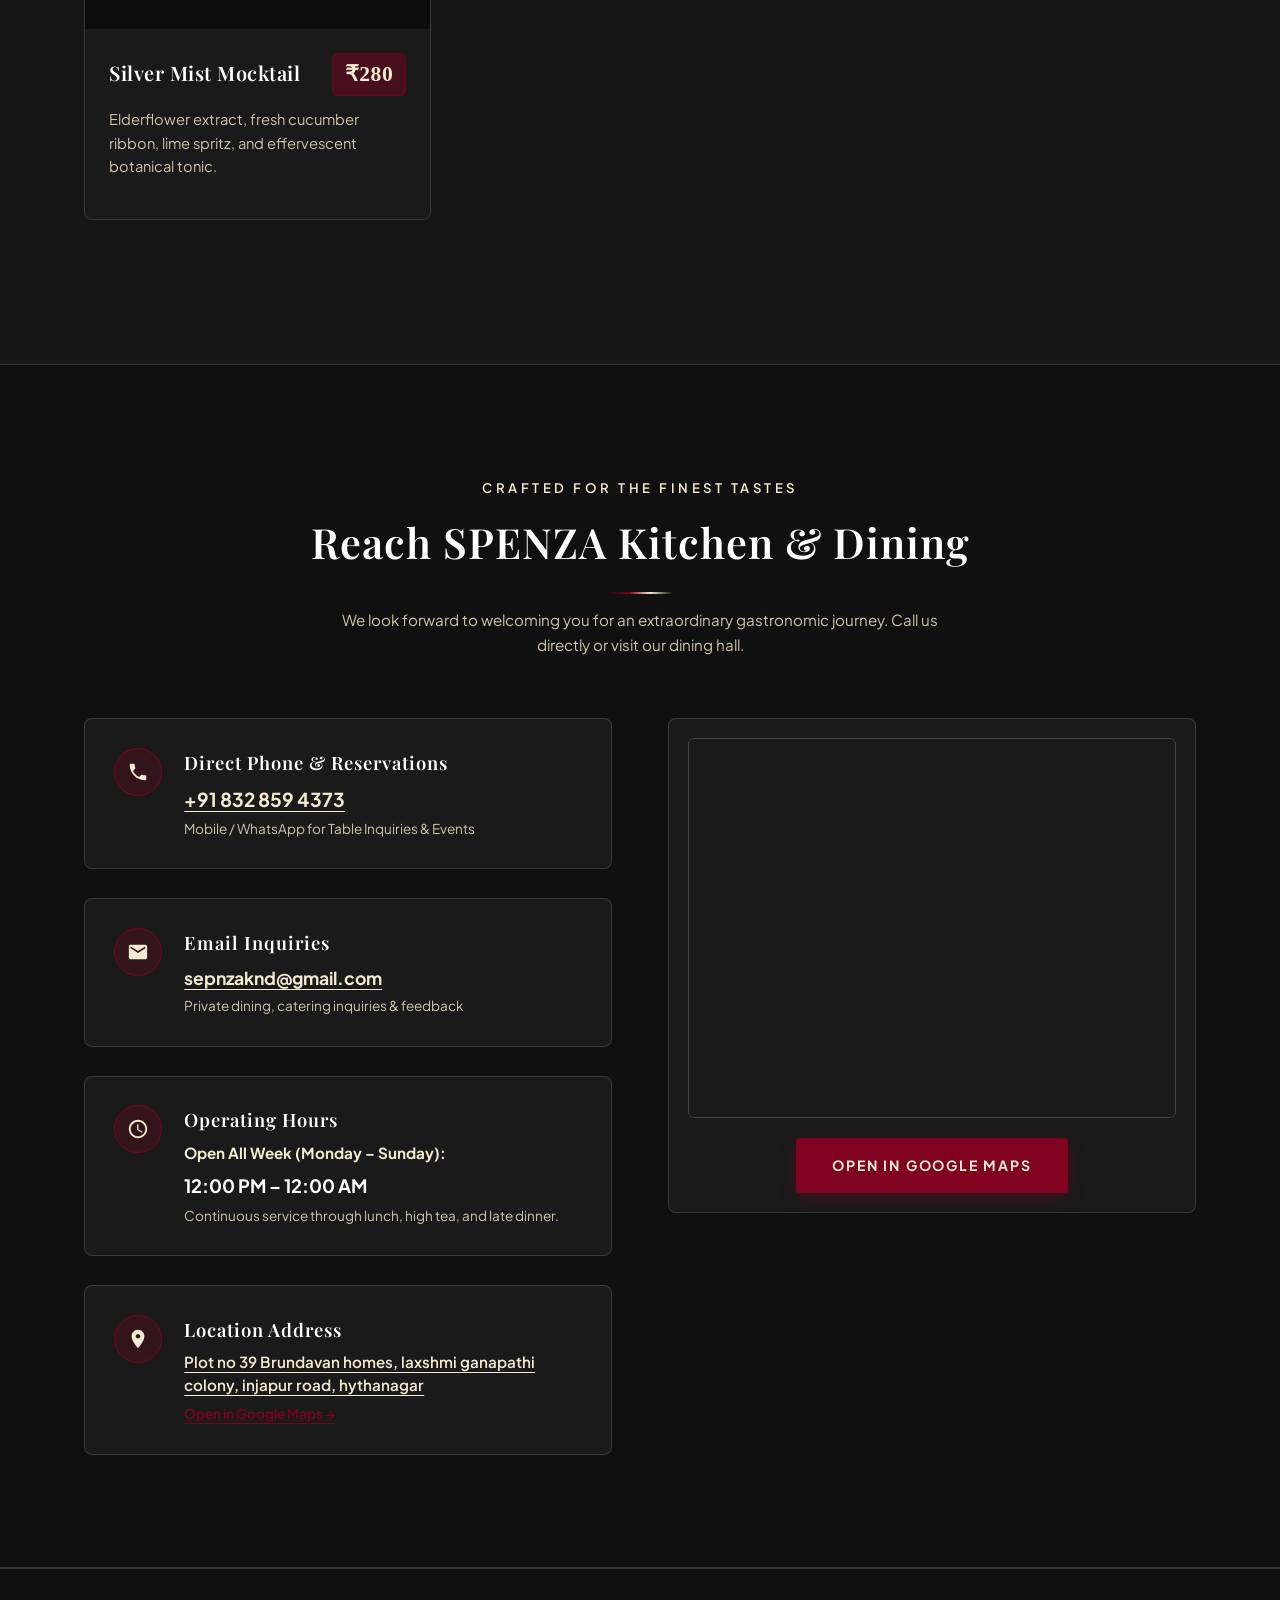
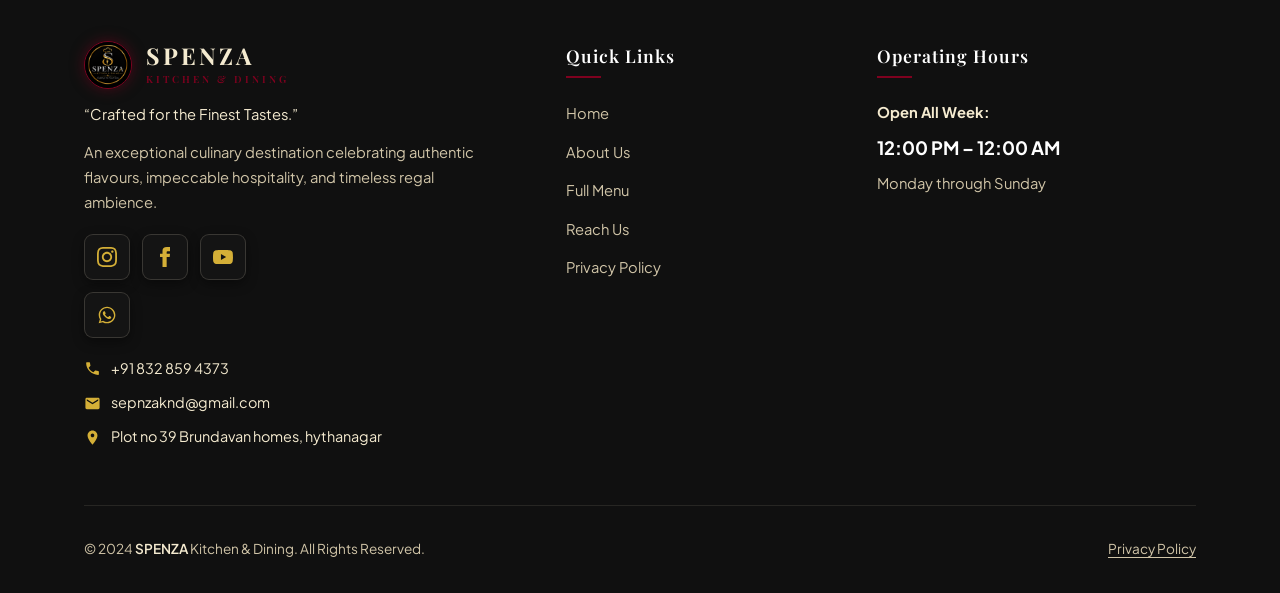
==== commit 8eb1f136: "Replace plain text contact info with Image 2 icon buttons, update price font to Times New Roman per " ====
--- a/index.html
+++ b/index.html
@@ -60,11 +60,11 @@
                     </div>
                 </div>
 
-                <!-- Google Rating Badge (Bottom Right of Image 2) -->
+                <!-- Google Rating Badge (Matching Image 4 Reference) -->
                 <div class="hero-rating-box">
-                    <span class="rating-number">4.9</span>
+                    <span class="rating-number">4.8</span>
                     <span class="rating-stars">&#9733;&#9733;&#9733;&#9733;&#9733;</span>
-                    <span class="rating-text">Google Rating</span>
+                    <span class="rating-text">GOOGLE RATING</span>
                 </div>
             </div>
 
@@ -294,18 +294,37 @@
                         An exceptional culinary destination celebrating authentic flavours, 
                         impeccable hospitality, and timeless regal ambience.
                     </p>
-                    <p style="margin-top: 0.8rem;">
-                        <strong class="wine-text">Direct Call:</strong> 
-                        <a href="tel:+918328594373" style="color: var(--light-sand); text-decoration: underline;">+91 832 859 4373</a>
-                    </p>
-                    <p style="margin-top: 0.3rem;">
-                        <strong class="wine-text">Email:</strong> 
-                        <a href="mailto:sepnzaknd@gmail.com" style="color: var(--light-sand); text-decoration: underline;">sepnzaknd@gmail.com</a>
-                    </p>
-                    <p style="margin-top: 0.3rem;">
-                        <strong class="wine-text">Address:</strong> 
-                        <a href="https://maps.google.com/?q=Plot+no+39+Brundavan+homes,+laxshmi+ganapathi+colony,+injapur+road,+hythanagar" target="_blank" rel="noopener noreferrer" style="color: var(--light-sand); text-decoration: underline;">Plot no 39 Brundavan homes, hythanagar</a>
-                    </p>
+                    <!-- Social & Connect Icon Tiles (Matching Image 2 Reference) -->
+                    <div class="footer-icons-grid">
+                        <a href="https://instagram.com" target="_blank" rel="noopener noreferrer" class="footer-icon-box" aria-label="Instagram" title="Instagram">
+                            <svg viewBox="0 0 24 24"><path d="M12 2.163c3.204 0 3.584.012 4.85.07 3.252.148 4.771 1.691 4.919 4.919.058 1.265.069 1.645.069 4.849 0 3.205-.012 3.584-.069 4.849-.149 3.225-1.664 4.771-4.919 4.919-1.266.058-1.644.07-4.85.07-3.204 0-3.584-.012-4.849-.07-3.26-.149-4.771-1.699-4.919-4.92-.058-1.265-.07-1.644-.07-4.849 0-3.204.013-3.583.07-4.849.149-3.227 1.664-4.771 4.919-4.919 1.266-.057 1.645-.069 4.849-.069zm0-2.163c-3.259 0-3.667.014-4.947.072-4.358.2-6.78 2.618-6.98 6.98-.059 1.281-.073 1.689-.073 4.948 0 3.259.014 3.668.072 4.948.2 4.358 2.618 6.78 6.98 6.98 1.281.058 1.689.072 4.948.072 3.259 0 3.668-.014 4.948-.072 4.354-.2 6.782-2.618 6.979-6.98.059-1.28.073-1.689.073-4.948 0-3.259-.014-3.667-.072-4.947-.196-4.354-2.617-6.78-6.979-6.98-1.281-.059-1.69-.073-4.949-.073zm0 5.838c-3.403 0-6.162 2.759-6.162 6.162s2.759 6.163 6.162 6.163 6.162-2.759 6.162-6.163c0-3.403-2.759-6.162-6.162-6.162zm0 10.162c-2.209 0-4-1.79-4-4 0-2.209 1.791-4 4-4s4 1.791 4 4c0 2.21-1.791 4-4 4zm6.406-11.845c-.796 0-1.441.645-1.441 1.44s.645 1.44 1.441 1.44c.795 0 1.439-.645 1.439-1.44s-.644-1.44-1.439-1.44z"/></svg>
+                        </a>
+                        <a href="https://facebook.com" target="_blank" rel="noopener noreferrer" class="footer-icon-box" aria-label="Facebook" title="Facebook">
+                            <svg viewBox="0 0 24 24"><path d="M9 8H6v4h3v12h5V12h3.642L18 8h-4V6.333C14 5.374 14.5 5 15.6 5H18V0h-3.808C10.595 0 9 1.583 9 4.615V8z"/></svg>
+                        </a>
+                        <a href="https://youtube.com" target="_blank" rel="noopener noreferrer" class="footer-icon-box" aria-label="YouTube" title="YouTube">
+                            <svg viewBox="0 0 24 24"><path d="M23.498 6.186a3.016 3.016 0 0 0-2.122-2.136C19.505 3.545 12 3.545 12 3.545s-7.505 0-9.377.505A3.017 3.017 0 0 0 .502 6.186C0 8.07 0 12 0 12s0 3.93.502 5.814a3.016 3.016 0 0 0 2.122 2.136c1.871.505 9.376.505 9.376.505s7.505 0 9.377-.505a3.015 3.015 0 0 0 2.122-2.136C24 15.93 24 12 24 12s0-3.93-.502-5.814zM9.545 15.568V8.432L15.818 12l-6.273 3.568z"/></svg>
+                        </a>
+                        <a href="https://wa.me/918328594373" target="_blank" rel="noopener noreferrer" class="footer-icon-box" aria-label="WhatsApp" title="WhatsApp (+91 832 859 4373)">
+                            <svg viewBox="0 0 24 24"><path d="M12.031 2C6.511 2 2.016 6.495 2.016 12.016c0 1.832.497 3.626 1.442 5.204L2 22l4.922-1.424a9.98 9.98 0 0 0 5.109 1.44h.005c5.52 0 10.015-4.496 10.015-10.016C22.051 6.495 17.552 2 12.031 2zm0 18.297h-.004a8.27 8.27 0 0 1-4.223-1.157l-.303-.18-3.136.908.924-3.048-.198-.316a8.253 8.253 0 0 1-1.267-4.488c0-4.57 3.719-8.289 8.289-8.289 2.213 0 4.294.863 5.86 2.428a8.232 8.232 0 0 1 2.426 5.861c0 4.57-3.719 8.29-8.366 8.29zm4.542-6.205c-.248-.124-1.47-.725-1.698-.808-.228-.083-.394-.124-.56.124-.166.248-.642.808-.787.974-.145.166-.29.187-.538.063-.248-.124-1.047-.386-1.995-1.231-.737-.658-1.235-1.47-1.38-1.718-.145-.248-.015-.382.109-.505.112-.111.248-.29.373-.435.124-.145.166-.248.248-.415.083-.166.042-.31-.02-.435-.063-.124-.56-1.349-.767-1.848-.201-.486-.406-.42-.56-.428l-.477-.008c-.166 0-.435.063-.663.31-.228.248-.87.85-.87 2.073 0 1.223.891 2.404 1.015 2.57.124.166 1.752 2.675 4.244 3.751.593.256 1.056.409 1.417.524.596.189 1.138.162 1.567.098.478-.071 1.47-.601 1.677-1.182.207-.581.207-1.079.145-1.182-.062-.104-.228-.166-.476-.29z"/></svg>
+                        </a>
+                    </div>
+
+                    <!-- Clean Icon Contact List -->
+                    <div class="footer-contact-compact">
+                        <a href="tel:+918328594373" class="footer-contact-item" title="Call Us">
+                            <svg viewBox="0 0 24 24"><path d="M6.62 10.79c1.44 2.83 3.76 5.14 6.59 6.59l2.2-2.2c.27-.27.67-.36 1.02-.24 1.12.37 2.33.57 3.57.57.55 0 1 .45 1 1V20c0 .55-.45 1-1 1-9.39 0-17-7.61-17-17 0-.55.45-1 1-1h3.5c.55 0 1 .45 1 1 0 1.25.2 2.45.57 3.57.11.35.03.74-.25 1.02l-2.2 2.2z"/></svg>
+                            <span>+91 832 859 4373</span>
+                        </a>
+                        <a href="mailto:sepnzaknd@gmail.com" class="footer-contact-item" title="Email Us">
+                            <svg viewBox="0 0 24 24"><path d="M20 4H4c-1.1 0-1.99.9-1.99 2L2 18c0 1.1.9 2 2 2h16c1.1 0 2-.9 2-2V6c0-1.1-.9-2-2-2zm0 4l-8 5-8-5V6l8 5 8-5v2z"/></svg>
+                            <span>sepnzaknd@gmail.com</span>
+                        </a>
+                        <a href="https://maps.google.com/?q=Plot+no+39+Brundavan+homes,+laxshmi+ganapathi+colony,+injapur+road,+hythanagar" target="_blank" rel="noopener noreferrer" class="footer-contact-item" title="Open Google Maps">
+                            <svg viewBox="0 0 24 24"><path d="M12 2C8.13 2 5 5.13 5 9c0 5.25 7 13 7 13s7-7.75 7-13c0-3.87-3.13-7-7-7zm0 9.5c-1.38 0-2.5-1.12-2.5-2.5s1.12-2.5 2.5-2.5 2.5 1.12 2.5 2.5-1.12 2.5-2.5 2.5z"/></svg>
+                            <span>Plot no 39 Brundavan homes, hythanagar</span>
+                        </a>
+                    </div>
                 </div>
 
                 <!-- Col 2: Quick Links (Single Page In-Page Scroll + Privacy Policy) -->
--- a/style.css
+++ b/style.css
@@ -425,38 +425,43 @@
     flex-wrap: wrap;
 }
 
-/* Rating Badge in Hero (Bottom Right) */
+/* Rating Badge in Hero (Matching Image 4 Reference) */
 .hero-rating-box {
     position: absolute;
-    bottom: 2.8rem;
+    bottom: 2.5rem;
     right: 6%;
-    text-align: right;
+    text-align: center;
     z-index: 10;
+    display: flex;
+    flex-direction: column;
+    align-items: center;
 }
 
 .rating-number {
-    font-size: 3.2rem;
-    font-family: var(--font-heading);
-    color: var(--light-sand);
-    font-weight: 700;
+    font-size: 3.6rem;
+    font-family: var(--font-body), sans-serif;
+    color: #D4AF37;
+    font-weight: 800;
     line-height: 1;
     display: block;
+    letter-spacing: -0.5px;
 }
 
 .rating-stars {
-    color: var(--sand-gold);
-    font-size: 1.05rem;
-    letter-spacing: 3px;
+    color: #D4AF37;
+    font-size: 1.15rem;
+    letter-spacing: 5px;
     display: block;
-    margin: 0.2rem 0;
+    margin: 0.35rem 0 0.45rem;
 }
 
 .rating-text {
-    font-size: 0.72rem;
-    letter-spacing: 2.5px;
-    color: var(--sand-muted);
+    font-size: 0.8rem;
+    letter-spacing: 4px;
+    color: #B0BEC5;
     text-transform: uppercase;
-    font-weight: 600;
+    font-weight: 700;
+    font-family: var(--font-body), sans-serif;
 }
 
 /* Animated Scroll Indicator (Anchored at the end of the first page) */
@@ -704,14 +709,15 @@
 
 .food-price {
     color: var(--light-sand);
-    font-size: 1.2rem;
+    font-size: 1.35rem;
     font-weight: 700;
     white-space: nowrap;
-    font-family: var(--font-heading);
-    background-color: rgba(127, 1, 31, 0.25);
-    padding: 0.15rem 0.6rem;
-    border-radius: 4px;
-    border: 1px solid rgba(127, 1, 31, 0.4);
+    font-family: 'Times New Roman', Times, serif;
+    background-color: rgba(127, 1, 31, 0.45);
+    padding: 0.18rem 0.75rem;
+    border-radius: 6px;
+    border: 1px solid rgba(127, 1, 31, 0.6);
+    letter-spacing: 0.5px;
 }
 
 .food-desc {
@@ -970,6 +976,84 @@
 .footer-links a:hover {
     color: var(--wine-red);
     padding-left: 5px;
+}
+
+/* Footer Social & Connect Icon Tiles (Matching Image 2 Reference) */
+.footer-icons-grid {
+    display: grid;
+    grid-template-columns: repeat(3, 46px);
+    gap: 0.75rem;
+    margin-top: 1.2rem;
+    margin-bottom: 1.2rem;
+}
+
+.footer-icon-box {
+    width: 46px;
+    height: 46px;
+    background-color: #141414;
+    border: 1px solid rgba(245, 235, 208, 0.16);
+    border-radius: 9px;
+    display: flex;
+    align-items: center;
+    justify-content: center;
+    color: #D4AF37;
+    fill: #D4AF37;
+    text-decoration: none;
+    transition: all 0.25s ease;
+    box-shadow: 0 4px 12px rgba(0, 0, 0, 0.4);
+}
+
+.footer-icon-box svg {
+    width: 20px;
+    height: 20px;
+    fill: #D4AF37;
+    transition: transform 0.2s ease, fill 0.2s ease;
+}
+
+.footer-icon-box:hover {
+    background-color: #1a1a1a;
+    border-color: var(--wine-red);
+    box-shadow: 0 0 14px rgba(127, 1, 31, 0.55);
+    transform: translateY(-2px);
+}
+
+.footer-icon-box:hover svg {
+    fill: var(--white);
+    transform: scale(1.1);
+}
+
+.footer-contact-compact {
+    display: flex;
+    flex-direction: column;
+    gap: 0.65rem;
+    margin-top: 0.8rem;
+}
+
+.footer-contact-item {
+    display: inline-flex;
+    align-items: center;
+    gap: 0.65rem;
+    color: var(--light-sand);
+    text-decoration: none;
+    font-size: 0.9rem;
+    transition: color 0.2s ease;
+}
+
+.footer-contact-item svg {
+    width: 17px;
+    height: 17px;
+    fill: #D4AF37;
+    flex-shrink: 0;
+    transition: transform 0.2s ease;
+}
+
+.footer-contact-item:hover {
+    color: var(--white);
+}
+
+.footer-contact-item:hover svg {
+    transform: scale(1.15);
+    fill: var(--white);
 }
 
 .footer-bottom-clean {
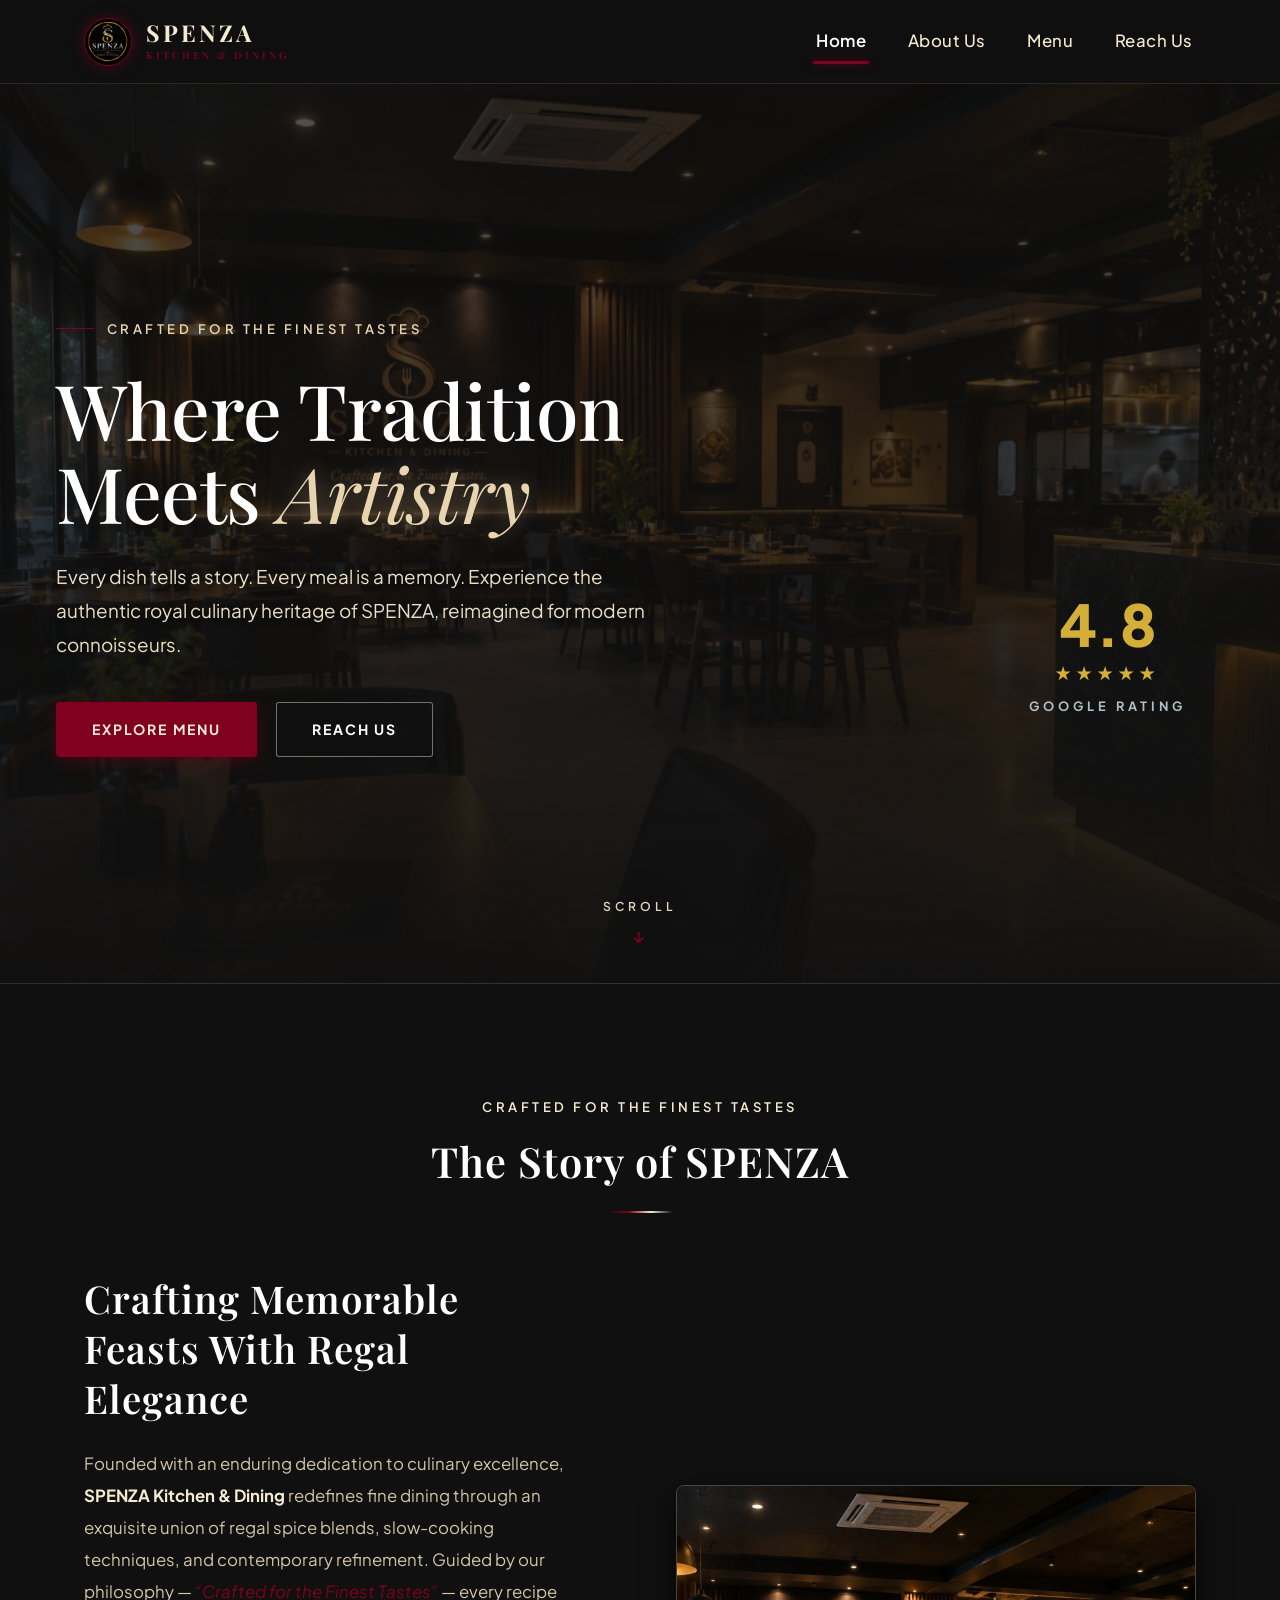
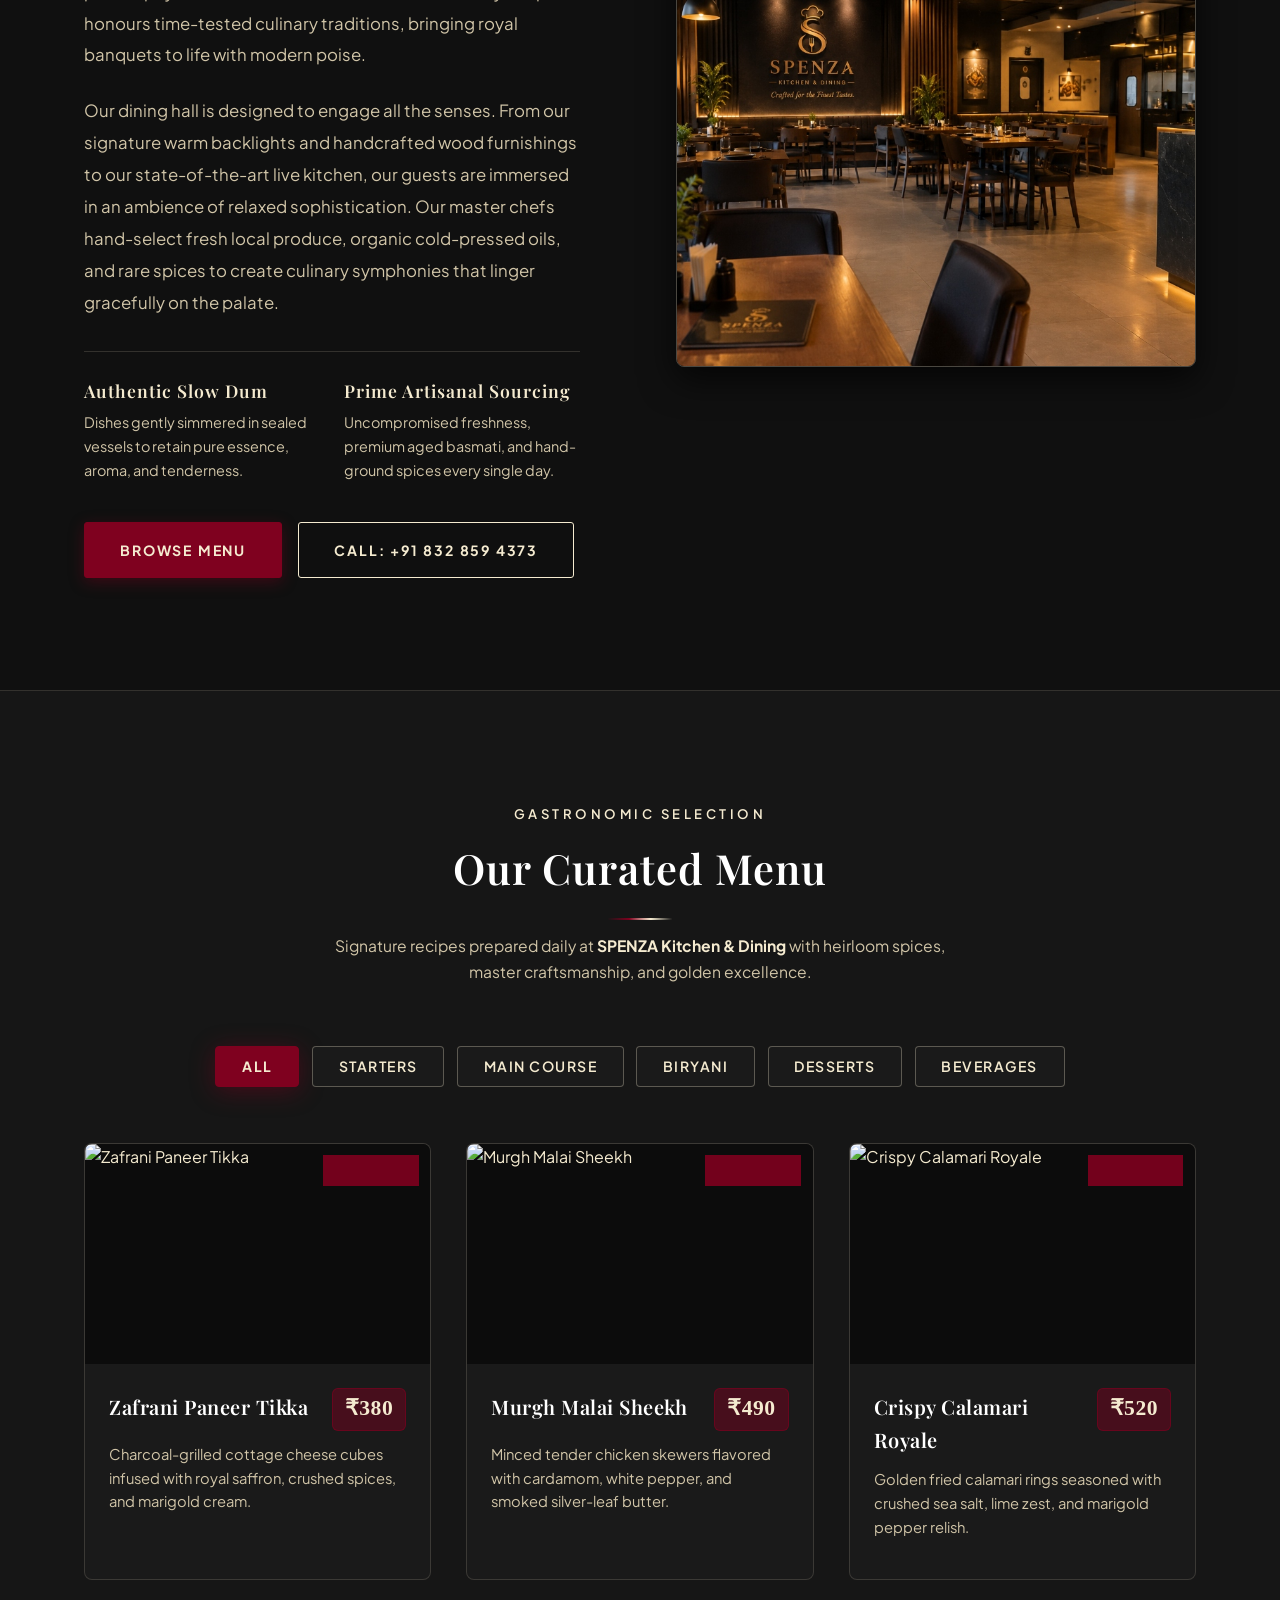
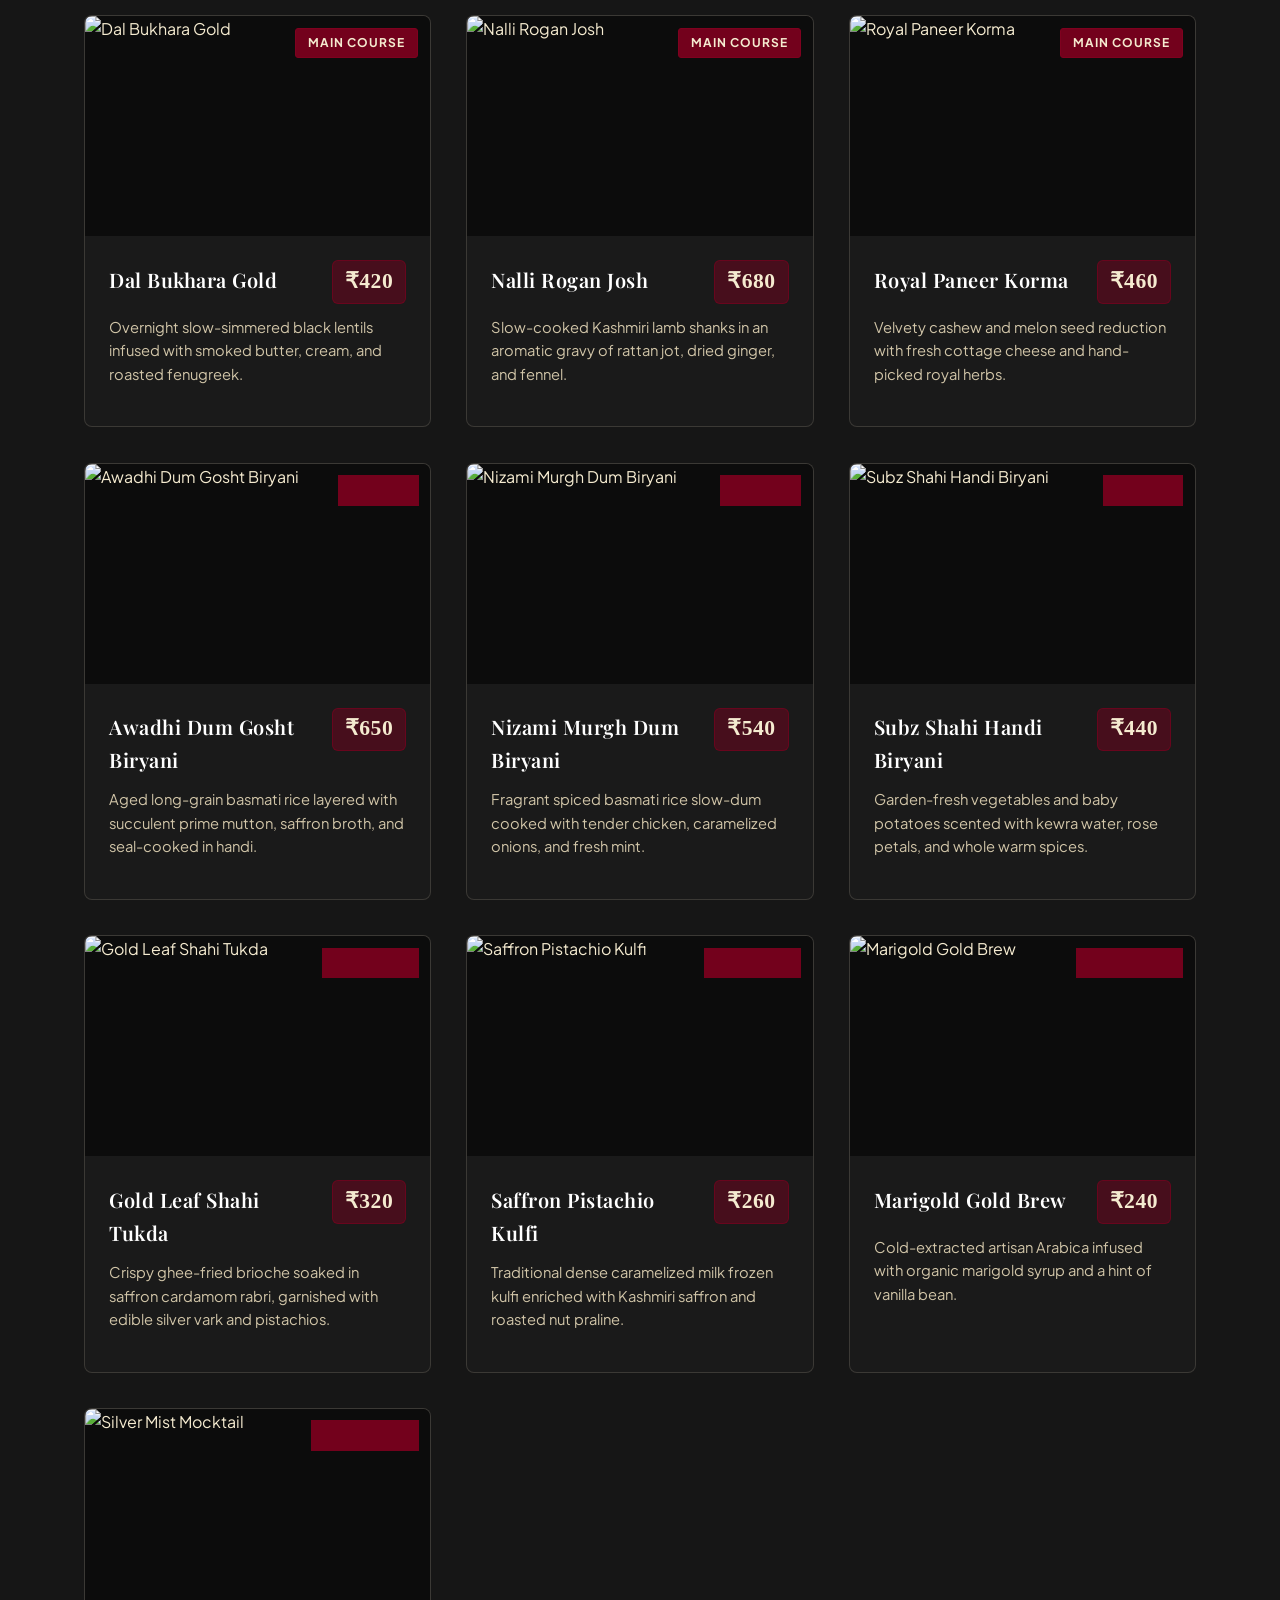
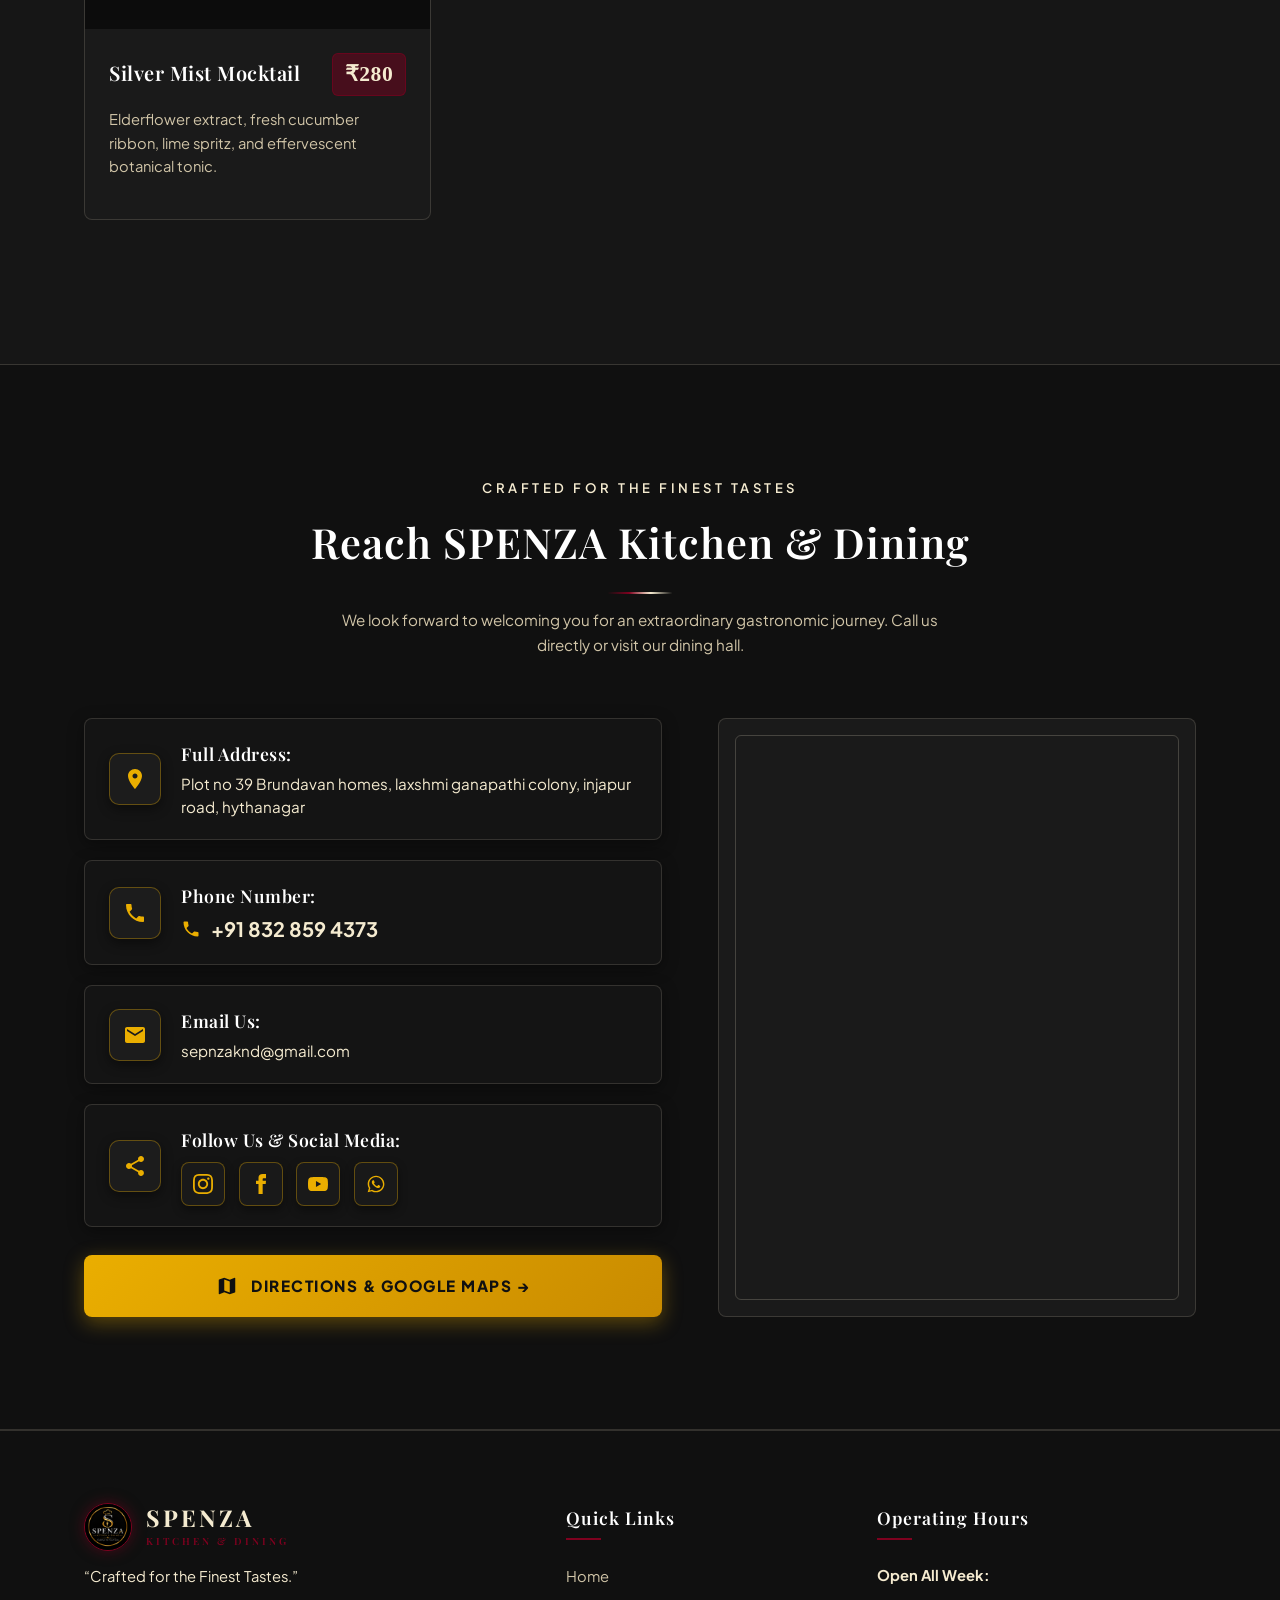
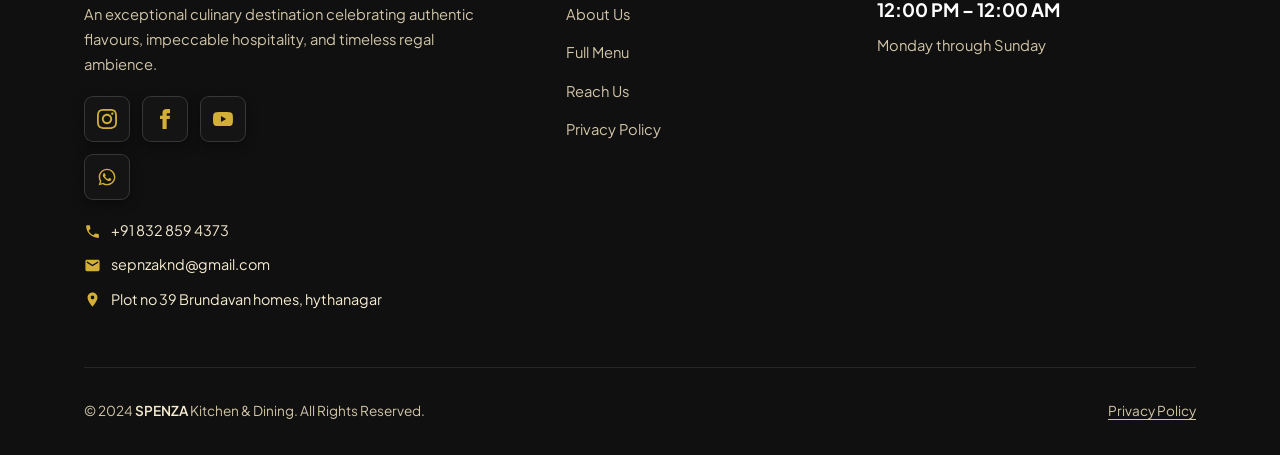
==== commit 57d1387c: "Admin panel backside bg, password eye toggle, Image 2 menu manager & modal, and Image 3 Reach Us sin" ====
--- a/index.html
+++ b/index.html
@@ -172,81 +172,90 @@
                 </div>
 
                 <div class="contact-grid">
-                    <!-- Contact Cards -->
-                    <div class="contact-info-list">
-                        <!-- Phone & Mobile -->
-                        <div class="contact-card">
-                            <div class="contact-icon">
+                    <!-- Contact Cards (Matching Image 3 Reference) -->
+                    <div class="contact-info-list-img3">
+                        <!-- Card 1: Full Address -->
+                        <div class="contact-card-img3">
+                            <div class="contact-icon-sq">
+                                <svg viewBox="0 0 24 24">
+                                    <path d="M12 2C8.13 2 5 5.13 5 9c0 5.25 7 13 7 13s7-7.75 7-13c0-3.87-3.13-7-7-7zm0 9.5c-1.38 0-2.5-1.12-2.5-2.5s1.12-2.5 2.5-2.5 2.5 1.12 2.5 2.5-1.12 2.5-2.5 2.5z"/>
+                                </svg>
+                            </div>
+                            <div class="contact-text-img3">
+                                <h3>Full Address:</h3>
+                                <p>Plot no 39 Brundavan homes, laxshmi ganapathi colony, injapur road, hythanagar</p>
+                            </div>
+                        </div>
+
+                        <!-- Card 2: Phone Number -->
+                        <div class="contact-card-img3">
+                            <div class="contact-icon-sq">
                                 <svg viewBox="0 0 24 24">
                                     <path d="M6.62 10.79c1.44 2.83 3.76 5.14 6.59 6.59l2.2-2.2c.27-.27.67-.36 1.02-.24 1.12.37 2.33.57 3.57.57.55 0 1 .45 1 1V20c0 .55-.45 1-1 1-9.39 0-17-7.61-17-17 0-.55.45-1 1-1h3.5c.55 0 1 .45 1 1 0 1.25.2 2.45.57 3.57.11.35.03.74-.25 1.02l-2.2 2.2z"/>
                                 </svg>
                             </div>
-                            <div class="contact-details">
-                                <h3>Direct Phone &amp; Reservations</h3>
-                                <p style="font-size: 1.2rem; font-weight: 700; margin-bottom: 0.2rem;">
-                                    <a href="tel:+918328594373" class="sand-text">+91 832 859 4373</a>
+                            <div class="contact-text-img3">
+                                <h3>Phone Number:</h3>
+                                <p class="phone-call-line">
+                                    <svg viewBox="0 0 24 24" class="phone-accent-icon">
+                                        <path d="M6.62 10.79c1.44 2.83 3.76 5.14 6.59 6.59l2.2-2.2c.27-.27.67-.36 1.02-.24 1.12.37 2.33.57 3.57.57.55 0 1 .45 1 1V20c0 .55-.45 1-1 1-9.39 0-17-7.61-17-17 0-.55.45-1 1-1h3.5c.55 0 1 .45 1 1 0 1.25.2 2.45.57 3.57.11.35.03.74-.25 1.02l-2.2 2.2z"/>
+                                    </svg>
+                                    <a href="tel:+918328594373">+91 832 859 4373</a>
                                 </p>
-                                <p class="silver-text" style="font-size: 0.85rem;">Mobile / WhatsApp for Table Inquiries &amp; Events</p>
-                            </div>
-                        </div>
-
-                        <!-- Email Address -->
-                        <div class="contact-card">
-                            <div class="contact-icon">
+                            </div>
+                        </div>
+
+                        <!-- Card 3: Email Us -->
+                        <div class="contact-card-img3">
+                            <div class="contact-icon-sq">
                                 <svg viewBox="0 0 24 24">
                                     <path d="M20 4H4c-1.1 0-1.99.9-1.99 2L2 18c0 1.1.9 2 2 2h16c1.1 0 2-.9 2-2V6c0-1.1-.9-2-2-2zm0 4l-8 5-8-5V6l8 5 8-5v2z"/>
                                 </svg>
                             </div>
-                            <div class="contact-details">
-                                <h3>Email Inquiries</h3>
-                                <p style="font-size: 1.1rem; font-weight: 700; margin-bottom: 0.2rem;">
-                                    <a href="mailto:sepnzaknd@gmail.com" class="sand-text">sepnzaknd@gmail.com</a>
-                                </p>
-                                <p class="silver-text" style="font-size: 0.85rem;">Private dining, catering inquiries &amp; feedback</p>
-                            </div>
-                        </div>
-
-                        <!-- Hours -->
-                        <div class="contact-card">
-                            <div class="contact-icon">
+                            <div class="contact-text-img3">
+                                <h3>Email Us:</h3>
+                                <p><a href="mailto:sepnzaknd@gmail.com">sepnzaknd@gmail.com</a></p>
+                            </div>
+                        </div>
+
+                        <!-- Card 4: Follow Us & Social Media (Strictly in one single line) -->
+                        <div class="contact-card-img3">
+                            <div class="contact-icon-sq">
                                 <svg viewBox="0 0 24 24">
-                                    <path d="M11.99 2C6.47 2 2 6.48 2 12s4.47 10 9.99 10C17.52 22 22 17.52 22 12S17.52 2 11.99 2zM12 20c-4.42 0-8-3.58-8-8s3.58-8 8-8 8 3.58 8 8-3.58 8-8 8zm.5-13H11v6l5.25 3.15.75-1.23-4.5-2.67z"/>
-                                </svg>
-                            </div>
-                            <div class="contact-details">
-                                <h3>Operating Hours</h3>
-                                <p><strong class="sand-text">Open All Week (Monday &ndash; Sunday):</strong></p>
-                                <p style="font-size: 1.15rem; font-weight: 700; color: var(--white); margin: 0.3rem 0;">
-                                    12:00 PM &ndash; 12:00 AM
-                                </p>
-                                <p class="silver-text" style="font-size: 0.85rem;">Continuous service through lunch, high tea, and late dinner.</p>
-                            </div>
-                        </div>
-
-                        <!-- Address with Google Maps Link -->
-                        <div class="contact-card">
-                            <div class="contact-icon">
-                                <svg viewBox="0 0 24 24">
-                                    <path d="M12 2C8.13 2 5 5.13 5 9c0 5.25 7 13 7 13s7-7.75 7-13c0-3.87-3.13-7-7-7zm0 9.5c-1.38 0-2.5-1.12-2.5-2.5s1.12-2.5 2.5-2.5 2.5 1.12 2.5 2.5-1.12 2.5-2.5 2.5z"/>
-                                </svg>
-                            </div>
-                            <div class="contact-details">
-                                <h3>Location Address</h3>
-                                <p style="margin-bottom: 0.4rem;">
-                                    <a href="https://maps.google.com/?q=Plot+no+39+Brundavan+homes,+laxshmi+ganapathi+colony,+injapur+road,+hythanagar" target="_blank" rel="noopener noreferrer" class="sand-text" style="text-decoration: underline; font-weight: 600; line-height: 1.5; display: inline-block;">
-                                        Plot no 39 Brundavan homes, laxshmi ganapathi colony, injapur road, hythanagar
+                                    <path d="M18 16.08c-.76 0-1.44.3-1.96.77L8.91 12.7c.05-.23.09-.46.09-.7s-.04-.47-.09-.7l7.05-4.11c.54.5 1.25.81 2.04.81 1.66 0 3-1.34 3-3s-1.34-3-3-3-3 1.34-3 3c0 .24.04.47.09.7L8.04 9.81C7.5 9.31 6.79 9 6 9c-1.66 0-3 1.34-3 3s1.34 3 3 3c.79 0 1.5-.31 2.04-.81l7.12 4.16c-.05.21-.08.43-.08.65 0 1.61 1.31 2.92 2.92 2.92s2.92-1.31 2.92-2.92c0-1.61-1.31-2.92-2.92-2.92z"/>
+                                </svg>
+                            </div>
+                            <div class="contact-text-img3">
+                                <h3>Follow Us &amp; Social Media:</h3>
+                                <div class="social-icons-row-single">
+                                    <a href="https://instagram.com" target="_blank" rel="noopener noreferrer" class="social-sq-btn" aria-label="Instagram" title="Instagram">
+                                        <svg viewBox="0 0 24 24"><path d="M12 2.163c3.204 0 3.584.012 4.85.07 3.252.148 4.771 1.691 4.919 4.919.058 1.265.069 1.645.069 4.849 0 3.205-.012 3.584-.069 4.849-.149 3.225-1.664 4.771-4.919 4.919-1.266.058-1.644.07-4.85.07-3.204 0-3.584-.012-4.849-.07-3.26-.149-4.771-1.699-4.919-4.92-.058-1.265-.07-1.644-.07-4.849 0-3.204.013-3.583.07-4.849.149-3.227 1.664-4.771 4.919-4.919 1.266-.057 1.645-.069 4.849-.069zm0-2.163c-3.259 0-3.667.014-4.947.072-4.358.2-6.78 2.618-6.98 6.98-.059 1.281-.073 1.689-.073 4.948 0 3.259.014 3.668.072 4.948.2 4.358 2.618 6.78 6.98 6.98 1.281.058 1.689.072 4.948.072 3.259 0 3.668-.014 4.948-.072 4.354-.2 6.782-2.618 6.979-6.98.059-1.28.073-1.689.073-4.948 0-3.259-.014-3.667-.072-4.947-.196-4.354-2.617-6.78-6.979-6.98-1.281-.059-1.69-.073-4.949-.073zm0 5.838c-3.403 0-6.162 2.759-6.162 6.162s2.759 6.163 6.162 6.163 6.162-2.759 6.162-6.163c0-3.403-2.759-6.162-6.162-6.162zm0 10.162c-2.209 0-4-1.79-4-4 0-2.209 1.791-4 4-4s4 1.791 4 4c0 2.21-1.791 4-4 4zm6.406-11.845c-.796 0-1.441.645-1.441 1.44s.645 1.44 1.441 1.44c.795 0 1.439-.645 1.439-1.44s-.644-1.44-1.439-1.44z"/></svg>
                                     </a>
-                                </p>
-                                <p style="font-size: 0.85rem;">
-                                    <a href="https://maps.google.com/?q=Plot+no+39+Brundavan+homes,+laxshmi+ganapathi+colony,+injapur+road,+hythanagar" target="_blank" rel="noopener noreferrer" style="color: var(--wine-red); font-weight: 600; text-decoration: underline;">
-                                        Open in Google Maps &rarr;
+                                    <a href="https://facebook.com" target="_blank" rel="noopener noreferrer" class="social-sq-btn" aria-label="Facebook" title="Facebook">
+                                        <svg viewBox="0 0 24 24"><path d="M9 8H6v4h3v12h5V12h3.642L18 8h-4V6.333C14 5.374 14.5 5 15.6 5H18V0h-3.808C10.595 0 9 1.583 9 4.615V8z"/></svg>
                                     </a>
-                                </p>
-                            </div>
-                        </div>
-                    </div>
-
-                    <!-- Map Embed & Directions -->
+                                    <a href="https://youtube.com" target="_blank" rel="noopener noreferrer" class="social-sq-btn" aria-label="YouTube" title="YouTube">
+                                        <svg viewBox="0 0 24 24"><path d="M23.498 6.186a3.016 3.016 0 0 0-2.122-2.136C19.505 3.545 12 3.545 12 3.545s-7.505 0-9.377.505A3.017 3.017 0 0 0 .502 6.186C0 8.07 0 12 0 12s0 3.93.502 5.814a3.016 3.016 0 0 0 2.122 2.136c1.871.505 9.376.505 9.376.505s7.505 0 9.377-.505a3.015 3.015 0 0 0 2.122-2.136C24 15.93 24 12 24 12s0-3.93-.502-5.814zM9.545 15.568V8.432L15.818 12l-6.273 3.568z"/></svg>
+                                    </a>
+                                    <a href="https://wa.me/918328594373" target="_blank" rel="noopener noreferrer" class="social-sq-btn" aria-label="WhatsApp" title="WhatsApp (+91 832 859 4373)">
+                                        <svg viewBox="0 0 24 24"><path d="M12.031 2C6.511 2 2.016 6.495 2.016 12.016c0 1.832.497 3.626 1.442 5.204L2 22l4.922-1.424a9.98 9.98 0 0 0 5.109 1.44h.005c5.52 0 10.015-4.496 10.015-10.016C22.051 6.495 17.552 2 12.031 2zm0 18.297h-.004a8.27 8.27 0 0 1-4.223-1.157l-.303-.18-3.136.908.924-3.048-.198-.316a8.253 8.253 0 0 1-1.267-4.488c0-4.57 3.719-8.289 8.289-8.289 2.213 0 4.294.863 5.86 2.428a8.232 8.232 0 0 1 2.426 5.861c0 4.57-3.719 8.29-8.366 8.29zm4.542-6.205c-.248-.124-1.47-.725-1.698-.808-.228-.083-.394-.124-.56.124-.166.248-.642.808-.787.974-.145.166-.29.187-.538.063-.248-.124-1.047-.386-1.995-1.231-.737-.658-1.235-1.47-1.38-1.718-.145-.248-.015-.382.109-.505.112-.111.248-.29.373-.435.124-.145.166-.248.248-.415.083-.166.042-.31-.02-.435-.063-.124-.56-1.349-.767-1.848-.201-.486-.406-.42-.56-.428l-.477-.008c-.166 0-.435.063-.663.31-.228.248-.87.85-.87 2.073 0 1.223.891 2.404 1.015 2.57.124.166 1.752 2.675 4.244 3.751.593.256 1.056.409 1.417.524.596.189 1.138.162 1.567.098.478-.071 1.47-.601 1.677-1.182.207-.581.207-1.079.145-1.182-.062-.104-.228-.166-.476-.29z"/></svg>
+                                    </a>
+                                </div>
+                            </div>
+                        </div>
+
+                        <!-- Directions Gold Button (Image 3 Style) -->
+                        <div class="directions-btn-wrap">
+                            <a href="https://maps.google.com/?q=Plot+no+39+Brundavan+homes,+laxshmi+ganapathi+colony,+injapur+road,+hythanagar" target="_blank" rel="noopener noreferrer" class="btn-gold-directions">
+                                <svg viewBox="0 0 24 24" class="btn-map-icon">
+                                    <path d="M20.5 3l-.16.03L15 5.1 9 3 3.36 4.9c-.21.07-.36.25-.36.48V20.5c0 .28.22.5.5.5l.16-.03L9 18.9l6 2.1 5.64-1.9c.21-.07.36-.25.36-.48V3.5c0-.28-.22-.5-.5-.5zM15 19l-6-2.11V5l6 2.11V19z"/>
+                                </svg>
+                                <span>DIRECTIONS &amp; GOOGLE MAPS &rarr;</span>
+                            </a>
+                        </div>
+                    </div>
+
+                    <!-- Map Embed -->
                     <div class="map-wrapper">
                         <div class="map-frame">
                             <iframe 
@@ -259,12 +268,6 @@
                                 loading="lazy" 
                                 referrerpolicy="no-referrer-when-downgrade">
                             </iframe>
-                        </div>
-
-                        <div class="map-btn-wrap">
-                            <a href="https://maps.google.com/?q=Plot+no+39+Brundavan+homes,+laxshmi+ganapathi+colony,+injapur+road,+hythanagar" target="_blank" rel="noopener noreferrer" class="btn btn-wine">
-                                Open in Google Maps
-                            </a>
                         </div>
                     </div>
                 </div>
--- a/style.css
+++ b/style.css
@@ -739,88 +739,209 @@
 
 .contact-grid {
     display: grid;
-    grid-template-columns: 1fr 1fr;
+    grid-template-columns: 1.15fr 0.95fr;
     gap: 3.5rem;
     align-items: start;
 }
 
-.contact-info-list {
+.contact-info-list-img3 {
     display: flex;
     flex-direction: column;
-    gap: 1.8rem;
-}
-
-.contact-card {
-    background-color: var(--card-black);
-    border: var(--border-subtle);
+    gap: 1.25rem;
+}
+
+.contact-card-img3 {
+    background-color: #141414;
+    border: 1px solid rgba(245, 235, 208, 0.14);
     border-radius: 8px;
-    padding: 1.8rem;
-    display: flex;
-    gap: 1.4rem;
-    align-items: flex-start;
+    padding: 1.25rem 1.5rem;
+    display: flex;
+    gap: 1.25rem;
+    align-items: center;
     transition: var(--transition);
-}
-
-.contact-card:hover {
-    border-color: var(--wine-red);
-    transform: translateX(5px);
-    box-shadow: var(--wine-glow);
-}
-
-.contact-icon {
-    width: 48px;
-    height: 48px;
-    min-width: 48px;
-    border-radius: 50%;
-    background-color: rgba(127, 1, 31, 0.25);
-    border: 1px solid var(--wine-red);
+    box-shadow: 0 4px 16px rgba(0, 0, 0, 0.4);
+}
+
+.contact-card-img3:hover {
+    border-color: rgba(234, 174, 0, 0.6);
+    transform: translateX(4px);
+    box-shadow: 0 6px 20px rgba(0, 0, 0, 0.6), 0 0 12px rgba(234, 174, 0, 0.2);
+}
+
+.contact-icon-sq {
+    width: 52px;
+    height: 52px;
+    min-width: 52px;
+    border-radius: 10px;
+    background-color: #1c1c1c;
+    border: 1px solid rgba(234, 174, 0, 0.35);
     display: flex;
     align-items: center;
     justify-content: center;
-    color: var(--light-sand);
-}
-
-.contact-icon svg {
+    color: #EAAE00;
+    box-shadow: 0 4px 12px rgba(0, 0, 0, 0.45);
+    flex-shrink: 0;
+}
+
+.contact-icon-sq svg {
+    width: 24px;
+    height: 24px;
+    fill: #EAAE00;
+}
+
+.contact-text-img3 {
+    flex-grow: 1;
+}
+
+.contact-text-img3 h3 {
+    color: var(--white);
+    font-size: 1.1rem;
+    font-family: var(--font-heading);
+    margin-bottom: 0.3rem;
+    letter-spacing: 0.5px;
+}
+
+.contact-text-img3 p {
+    color: var(--light-sand);
+    font-size: 0.95rem;
+    line-height: 1.5;
+    margin: 0;
+}
+
+.phone-call-line {
+    display: flex;
+    align-items: center;
+    gap: 0.6rem;
+    font-size: 1.25rem !important;
+    font-weight: 700;
+}
+
+.phone-accent-icon {
+    width: 20px;
+    height: 20px;
+    fill: #EAAE00;
+    flex-shrink: 0;
+}
+
+.phone-call-line a {
+    color: #EAAE00;
+    text-decoration: none;
+    transition: color 0.2s ease;
+}
+
+.phone-call-line a:hover {
+    color: var(--white);
+    text-decoration: underline;
+}
+
+.contact-text-img3 a {
+    color: var(--light-sand);
+    text-decoration: none;
+    transition: color 0.2s ease;
+}
+
+.contact-text-img3 a:hover {
+    color: #EAAE00;
+    text-decoration: underline;
+}
+
+/* 4 Social media icon tiles strictly in ONE single line */
+.social-icons-row-single {
+    display: flex;
+    flex-direction: row;
+    flex-wrap: nowrap;
+    gap: 0.85rem;
+    align-items: center;
+    margin-top: 0.5rem;
+}
+
+.social-sq-btn {
+    width: 44px;
+    height: 44px;
+    min-width: 44px;
+    background-color: #191919;
+    border: 1px solid rgba(234, 174, 0, 0.35);
+    border-radius: 8px;
+    display: flex;
+    align-items: center;
+    justify-content: center;
+    color: #EAAE00;
+    fill: #EAAE00;
+    text-decoration: none;
+    transition: all 0.25s ease;
+    box-shadow: 0 4px 10px rgba(0, 0, 0, 0.4);
+}
+
+.social-sq-btn svg {
+    width: 20px;
+    height: 20px;
+    fill: #EAAE00;
+    transition: transform 0.2s ease, fill 0.2s ease;
+}
+
+.social-sq-btn:hover {
+    background-color: #222222;
+    border-color: #EAAE00;
+    transform: translateY(-2px);
+    box-shadow: 0 0 14px rgba(234, 174, 0, 0.45);
+}
+
+.social-sq-btn:hover svg {
+    fill: var(--white);
+    transform: scale(1.15);
+}
+
+.directions-btn-wrap {
+    margin-top: 0.5rem;
+}
+
+.btn-gold-directions {
+    display: flex;
+    align-items: center;
+    justify-content: center;
+    gap: 0.8rem;
+    width: 100%;
+    padding: 1.15rem 1.8rem;
+    background: linear-gradient(135deg, #EAAE00 0%, #C98B00 100%);
+    color: #101010;
+    font-weight: 800;
+    font-size: 0.96rem;
+    letter-spacing: 1.5px;
+    text-transform: uppercase;
+    border-radius: 8px;
+    text-decoration: none;
+    box-shadow: 0 6px 20px rgba(234, 174, 0, 0.35);
+    transition: all 0.3s cubic-bezier(0.16, 1, 0.3, 1);
+}
+
+.btn-gold-directions:hover {
+    background: linear-gradient(135deg, #ffd034 0%, #EAAE00 100%);
+    transform: translateY(-3px);
+    box-shadow: 0 10px 28px rgba(234, 174, 0, 0.55);
+    color: #000000;
+}
+
+.btn-map-icon {
     width: 22px;
     height: 22px;
     fill: currentColor;
-}
-
-.contact-details h3 {
-    color: var(--white);
-    font-size: 1.15rem;
-    margin-bottom: 0.35rem;
-}
-
-.contact-details p {
-    color: var(--sand-muted);
-    font-size: 0.95rem;
-    line-height: 1.6;
-}
-
-.contact-details a {
-    color: var(--light-sand);
-    text-decoration: underline;
-    text-underline-offset: 4px;
-}
-
-.contact-details a:hover {
-    color: var(--wine-red);
+    flex-shrink: 0;
 }
 
 .map-wrapper {
     background-color: var(--card-black);
     border: var(--border-subtle);
     border-radius: 8px;
-    padding: 1.2rem;
+    padding: 1rem;
     display: flex;
     flex-direction: column;
-    gap: 1.2rem;
+    height: 100%;
 }
 
 .map-frame {
     width: 100%;
-    height: 380px;
+    height: 100%;
+    min-height: 480px;
     border-radius: 6px;
     overflow: hidden;
     border: 1px solid rgba(245, 235, 208, 0.2);
@@ -829,12 +950,9 @@
 .map-frame iframe {
     width: 100%;
     height: 100%;
+    min-height: 480px;
     border: 0;
     filter: invert(90%) hue-rotate(180deg) brightness(85%) contrast(90%);
-}
-
-.map-btn-wrap {
-    text-align: center;
 }
 
 /* ========================================================
@@ -1104,11 +1222,15 @@
 }
 
 /* ========================================================
-   ADMIN PORTAL STYLING
+/* ========================================================
+   ADMIN PORTAL STYLING (Image 2 Food Menu Manager Reference)
 ======================================================== */
 .admin-section {
+    position: relative;
+    background: linear-gradient(180deg, rgba(16, 16, 16, 0.90) 0%, rgba(16, 16, 16, 0.95) 100%),
+                url('hero-bg.jpg') center/cover fixed no-repeat;
+    min-height: calc(100vh - 80px);
     padding: 4.5rem 0 6rem;
-    background-color: var(--primary-black);
 }
 
 .admin-login-wrapper {
@@ -1117,10 +1239,11 @@
 }
 
 .admin-login-card {
-    background-color: var(--card-black);
+    background-color: rgba(20, 20, 20, 0.92);
+    backdrop-filter: blur(12px);
     border: 1px solid var(--wine-red);
-    box-shadow: 0 10px 30px rgba(0, 0, 0, 0.7), var(--wine-glow);
-    border-radius: 8px;
+    box-shadow: 0 10px 35px rgba(0, 0, 0, 0.75), var(--wine-glow);
+    border-radius: 10px;
     padding: 2.5rem 2rem;
     text-align: center;
 }
@@ -1137,13 +1260,51 @@
     margin-bottom: 1.8rem;
 }
 
+/* Password Toggle Eye Button */
+.password-input-wrapper {
+    position: relative;
+    display: flex;
+    align-items: center;
+    width: 100%;
+}
+
+.password-input-field {
+    padding-right: 44px !important;
+}
+
+.password-toggle-btn {
+    position: absolute;
+    right: 12px;
+    background: transparent;
+    border: none;
+    color: var(--light-sand);
+    cursor: pointer;
+    display: flex;
+    align-items: center;
+    justify-content: center;
+    padding: 4px;
+    transition: color 0.2s ease, transform 0.2s ease;
+    z-index: 3;
+}
+
+.password-toggle-btn:hover {
+    color: #EAAE00;
+    transform: scale(1.1);
+}
+
+.password-toggle-btn .eye-icon {
+    fill: currentColor;
+}
+
+/* Admin Top Bar */
 .admin-top-bar {
     display: flex;
     justify-content: space-between;
     align-items: center;
-    background-color: var(--card-black);
-    border: var(--border-subtle);
-    border-radius: 6px;
+    background-color: rgba(20, 20, 20, 0.85);
+    backdrop-filter: blur(10px);
+    border: 1px solid rgba(245, 235, 208, 0.15);
+    border-radius: 8px;
     padding: 0.8rem 1.4rem;
     margin-bottom: 2rem;
 }
@@ -1157,7 +1318,7 @@
 }
 
 .admin-user-badge {
-    background-color: rgba(127, 1, 31, 0.3);
+    background-color: rgba(127, 1, 31, 0.35);
     color: var(--light-sand);
     border: 1px solid var(--wine-red);
     padding: 0.2rem 0.6rem;
@@ -1165,47 +1326,448 @@
     font-weight: 600;
 }
 
-.admin-demo-alert {
-    background: rgba(127, 1, 31, 0.15);
+/* ========================================================
+   IMAGE 2: FOOD MENU LIST MANAGER STYLES
+======================================================== */
+.admin-manager-header {
+    display: flex;
+    justify-content: space-between;
+    align-items: center;
+    flex-wrap: wrap;
+    gap: 1.5rem;
+    margin-bottom: 1.8rem;
+    padding-bottom: 1.5rem;
+    border-bottom: 1px solid rgba(245, 235, 208, 0.15);
+}
+
+.admin-manager-title {
+    font-family: var(--font-heading);
+    font-size: 1.95rem;
+    color: #FFFFFF;
+    display: flex;
+    align-items: center;
+    gap: 0.6rem;
+    margin: 0;
+}
+
+.gold-fork-icon {
+    color: #EAAE00;
+    font-size: 1.7rem;
+}
+
+.admin-manager-subtitle {
+    color: var(--sand-muted);
+    font-size: 0.92rem;
+    margin-top: 0.35rem;
+}
+
+.admin-manager-actions {
+    display: flex;
+    align-items: center;
+    gap: 1rem;
+    flex-wrap: wrap;
+}
+
+.admin-search-input {
+    background-color: #121212;
+    border: 1px solid rgba(245, 235, 208, 0.25);
+    color: #FFFFFF;
+    padding: 0.65rem 1rem;
+    border-radius: 6px;
+    font-size: 0.9rem;
+    min-width: 190px;
+    outline: none;
+    transition: border-color 0.2s, box-shadow 0.2s;
+}
+
+.admin-search-input:focus {
+    border-color: #EAAE00;
+    box-shadow: 0 0 10px rgba(234, 174, 0, 0.35);
+}
+
+.admin-layout-wrap {
+    display: flex;
+    align-items: center;
+    gap: 0.5rem;
+    background-color: #121212;
+    border: 1px solid rgba(245, 235, 208, 0.25);
+    padding: 0.45rem 0.8rem;
+    border-radius: 6px;
+}
+
+.layout-label {
+    display: flex;
+    align-items: center;
+    gap: 0.35rem;
+    color: #EAAE00;
+    font-size: 0.85rem;
+    font-weight: 600;
+    cursor: pointer;
+}
+
+.layout-icon {
+    width: 16px;
+    height: 16px;
+    fill: #EAAE00;
+}
+
+.admin-layout-select {
+    background: transparent;
+    border: none;
+    color: #FFFFFF;
+    font-size: 0.88rem;
+    cursor: pointer;
+    outline: none;
+}
+
+.admin-layout-select option {
+    background-color: #1a1a1a;
+    color: #fff;
+}
+
+.btn-gold-add-dish {
+    background: linear-gradient(135deg, #EAAE00 0%, #C98B00 100%);
+    color: #101010;
+    font-weight: 800;
+    font-size: 0.92rem;
+    padding: 0.75rem 1.4rem;
+    border-radius: 6px;
+    border: none;
+    cursor: pointer;
+    letter-spacing: 0.5px;
+    box-shadow: 0 4px 15px rgba(234, 174, 0, 0.35);
+    transition: all 0.25s ease;
+    white-space: nowrap;
+}
+
+.btn-gold-add-dish:hover {
+    background: linear-gradient(135deg, #ffd034 0%, #EAAE00 100%);
+    transform: translateY(-2px);
+    box-shadow: 0 6px 20px rgba(234, 174, 0, 0.55);
+}
+
+/* Category Filter Tabs (Image 2) */
+.admin-filter-bar {
+    display: flex;
+    justify-content: space-between;
+    align-items: center;
+    margin-bottom: 0.8rem;
+    font-size: 0.9rem;
+}
+
+.admin-filter-label {
+    color: #EAAE00;
+    font-weight: 600;
+    display: flex;
+    align-items: center;
+    gap: 0.4rem;
+}
+
+.filter-arrow {
+    font-size: 0.8rem;
+}
+
+.admin-filter-hint {
+    color: var(--sand-muted);
+    font-size: 0.82rem;
+}
+
+.admin-cat-tabs {
+    display: flex;
+    flex-wrap: wrap;
+    gap: 0.65rem;
+    margin-bottom: 2.2rem;
+}
+
+.admin-cat-tab {
+    background-color: #141414;
+    border: 1px solid rgba(245, 235, 208, 0.22);
+    color: #EAAE00;
+    padding: 0.55rem 1.15rem;
+    border-radius: 5px;
+    font-size: 0.82rem;
+    font-weight: 700;
+    letter-spacing: 0.5px;
+    cursor: pointer;
+    transition: all 0.2s ease;
+}
+
+.admin-cat-tab:hover {
+    border-color: #EAAE00;
+    color: #FFFFFF;
+}
+
+.admin-cat-tab.active {
+    background: linear-gradient(135deg, #EAAE00 0%, #C98B00 100%);
+    color: #101010;
+    border-color: #EAAE00;
+    font-weight: 800;
+    box-shadow: 0 0 12px rgba(234, 174, 0, 0.35);
+}
+
+/* Admin Food Grid & Cards (Image 2) */
+.admin-food-grid {
+    display: grid;
+    gap: 1.8rem;
+}
+
+.admin-food-grid.grid-3 {
+    grid-template-columns: repeat(auto-fill, minmax(320px, 1fr));
+}
+
+.admin-food-grid.grid-2 {
+    grid-template-columns: repeat(auto-fill, minmax(420px, 1fr));
+}
+
+.admin-food-grid.grid-4 {
+    grid-template-columns: repeat(auto-fill, minmax(260px, 1fr));
+}
+
+.admin-food-card {
+    background-color: rgba(20, 20, 20, 0.9);
+    border: 1px solid rgba(245, 235, 208, 0.15);
+    border-radius: 8px;
+    overflow: hidden;
+    display: flex;
+    flex-direction: column;
+    transition: all 0.3s ease;
+    box-shadow: 0 8px 24px rgba(0, 0, 0, 0.5);
+}
+
+.admin-food-card:hover {
+    border-color: rgba(234, 174, 0, 0.6);
+    transform: translateY(-4px);
+    box-shadow: 0 12px 30px rgba(0, 0, 0, 0.7), 0 0 15px rgba(234, 174, 0, 0.2);
+}
+
+.admin-card-img-wrap {
+    position: relative;
+    width: 100%;
+    height: 210px;
+    overflow: hidden;
+    background-color: #0b0b0b;
+}
+
+.admin-card-img {
+    width: 100%;
+    height: 100%;
+    object-fit: cover;
+    transition: transform 0.4s ease;
+}
+
+.admin-food-card:hover .admin-card-img {
+    transform: scale(1.05);
+}
+
+/* Status Badges (Image 2: BESTSELLER, REFRESHING, COOLER, CHEF SPECIAL) */
+.badge-tag {
+    position: absolute;
+    top: 12px;
+    left: 12px;
+    padding: 0.3rem 0.75rem;
+    font-size: 0.72rem;
+    font-weight: 800;
+    letter-spacing: 1px;
+    text-transform: uppercase;
+    border-radius: 4px;
+    box-shadow: 0 4px 10px rgba(0, 0, 0, 0.5);
+    z-index: 2;
+}
+
+.badge-refreshing {
+    background-color: #1e7e34;
+    color: #ffffff;
+}
+
+.badge-bestseller {
+    background: linear-gradient(135deg, #EAAE00, #C98B00);
+    color: #101010;
+    font-weight: 800;
+}
+
+.badge-cooler {
+    background-color: #00897b;
+    color: #ffffff;
+}
+
+.badge-special {
+    background-color: var(--wine-red);
+    color: #ffffff;
+    border: 1px solid rgba(245, 235, 208, 0.4);
+}
+
+.admin-card-body {
+    padding: 1.3rem;
+    display: flex;
+    flex-direction: column;
+    flex-grow: 1;
+}
+
+.admin-card-head {
+    display: flex;
+    justify-content: space-between;
+    align-items: flex-start;
+    gap: 0.8rem;
+    margin-bottom: 0.5rem;
+}
+
+.admin-dish-name {
+    font-family: var(--font-heading);
+    font-size: 1.18rem;
+    color: #ffffff;
+    margin: 0;
+}
+
+.admin-dish-price {
+    font-family: 'Times New Roman', Times, serif;
+    font-size: 1.25rem;
+    font-weight: 700;
+    color: #EAAE00;
+    white-space: nowrap;
+}
+
+.admin-dish-category {
+    display: inline-block;
+    font-size: 0.72rem;
+    font-weight: 600;
+    text-transform: uppercase;
+    color: var(--light-sand);
+    background-color: rgba(127, 1, 31, 0.35);
     border: 1px solid var(--wine-red);
-    border-radius: 6px;
-    padding: 1rem 1.5rem;
-    margin-bottom: 3rem;
-    display: flex;
-    align-items: center;
+    padding: 0.15rem 0.55rem;
+    border-radius: 3px;
+    margin-bottom: 0.7rem;
+    align-self: flex-start;
+}
+
+.admin-dish-desc {
+    font-size: 0.88rem;
+    color: var(--sand-muted);
+    line-height: 1.5;
+    margin-bottom: 1.2rem;
+    flex-grow: 1;
+}
+
+.admin-card-foot {
+    display: flex;
+    justify-content: space-between;
+    align-items: center;
+    padding-top: 0.8rem;
+    border-top: 1px solid rgba(245, 235, 208, 0.1);
+    margin-top: auto;
+}
+
+.admin-dish-id {
+    font-size: 0.78rem;
+    color: var(--silver);
+}
+
+.btn-delete-dish {
+    background: transparent;
+    border: 1px solid rgba(231, 76, 60, 0.5);
+    color: #ff7675;
+    padding: 0.35rem 0.8rem;
+    border-radius: 4px;
+    font-size: 0.78rem;
+    font-weight: 600;
+    cursor: pointer;
+    transition: all 0.2s ease;
+    display: inline-flex;
+    align-items: center;
+    gap: 0.35rem;
+}
+
+.btn-delete-dish:hover {
+    background-color: #e74c3c;
+    color: #fff;
+    border-color: #e74c3c;
+}
+
+/* ========================================================
+   ADMIN ADD DISH MODAL DIALOG
+======================================================== */
+.admin-modal {
+    position: fixed;
+    top: 0;
+    left: 0;
+    width: 100%;
+    height: 100%;
+    background-color: rgba(0, 0, 0, 0.85);
+    backdrop-filter: blur(8px);
+    display: none;
+    align-items: center;
+    justify-content: center;
+    z-index: 1000;
+    padding: 1.5rem;
+}
+
+.admin-modal.show {
+    display: flex;
+}
+
+.admin-modal-content {
+    background-color: #161616;
+    border: 1px solid var(--wine-red);
+    box-shadow: 0 15px 40px rgba(0, 0, 0, 0.8), var(--wine-glow);
+    border-radius: 10px;
+    max-width: 580px;
+    width: 100%;
+    max-height: 90vh;
+    overflow-y: auto;
+    padding: 2.2rem;
+    position: relative;
+    animation: modalFadeIn 0.3s ease;
+}
+
+.admin-modal-close {
+    position: absolute;
+    top: 1.2rem;
+    right: 1.4rem;
+    background: none;
+    border: none;
+    font-size: 1.8rem;
+    color: var(--light-sand);
+    cursor: pointer;
+    transition: color 0.2s;
+    line-height: 1;
+}
+
+.admin-modal-close:hover {
+    color: var(--wine-red);
+}
+
+.admin-modal-header {
+    margin-bottom: 1.5rem;
+    border-bottom: 1px solid rgba(245, 235, 208, 0.15);
+    padding-bottom: 1rem;
+}
+
+.admin-modal-header h2 {
+    color: #FFFFFF;
+    font-family: var(--font-heading);
+    font-size: 1.5rem;
+    margin-bottom: 0.3rem;
+}
+
+.admin-modal-header p {
+    color: var(--sand-muted);
+    font-size: 0.88rem;
+    margin: 0;
+}
+
+.form-row-2col {
+    display: grid;
+    grid-template-columns: 1fr 1fr;
     gap: 1rem;
-    color: var(--light-sand);
-    font-size: 0.92rem;
-}
-
-.admin-demo-alert svg {
-    width: 28px;
-    height: 28px;
-    fill: var(--wine-red);
-    min-width: 28px;
-}
-
-.admin-grid {
-    display: grid;
-    grid-template-columns: 1fr 1.2fr;
-    gap: 3.5rem;
-    align-items: start;
-}
-
-.admin-card {
-    background-color: var(--card-black);
-    border: var(--border-subtle);
-    border-radius: 8px;
-    padding: 2.2rem;
-    box-shadow: 0 8px 24px rgba(0, 0, 0, 0.4);
-}
-
-.admin-card-title {
-    color: var(--white);
-    font-size: 1.4rem;
-    margin-bottom: 1.5rem;
-    padding-bottom: 0.8rem;
-    border-bottom: 1px solid rgba(245, 235, 208, 0.15);
+}
+
+.modal-form-actions {
+    display: flex;
+    justify-content: flex-end;
+    gap: 1rem;
+    margin-top: 2rem;
+    padding-top: 1.2rem;
+    border-top: 1px solid rgba(245, 235, 208, 0.15);
 }
 
 .form-group {
@@ -1326,61 +1888,9 @@
     color: #ff7675;
 }
 
-.table-responsive {
-    overflow-x: auto;
-    max-height: 520px;
-    overflow-y: auto;
-}
-
-.admin-table {
-    width: 100%;
-    border-collapse: collapse;
-    font-size: 0.9rem;
-}
-
-.admin-table th {
-    background-color: var(--primary-black);
-    color: var(--light-sand);
-    font-family: var(--font-heading);
-    letter-spacing: 1px;
-    font-weight: 600;
-    text-align: left;
-    padding: 0.9rem 1rem;
-    border-bottom: 1px solid rgba(245, 235, 208, 0.2);
-    position: sticky;
-    top: 0;
-    z-index: 2;
-}
-
-.admin-table td {
-    padding: 0.85rem 1rem;
-    border-bottom: 1px solid rgba(245, 235, 208, 0.1);
-    color: var(--sand-muted);
-    vertical-align: middle;
-}
-
-.admin-table tr:hover td {
-    background-color: rgba(127, 1, 31, 0.1);
-    color: var(--white);
-}
-
-.table-thumb {
-    width: 44px;
-    height: 44px;
-    border-radius: 4px;
-    object-fit: cover;
-    border: 1px solid rgba(245, 235, 208, 0.3);
-}
-
-.table-badge {
-    display: inline-block;
-    padding: 0.2rem 0.6rem;
-    font-size: 0.75rem;
-    border-radius: 3px;
-    background-color: rgba(127, 1, 31, 0.2);
-    border: 1px solid var(--wine-red);
-    color: var(--light-sand);
-    font-weight: 500;
+.admin-footer-clean {
+    padding: 2rem 0;
+    margin-top: auto;
 }
 
 /* ========================================================
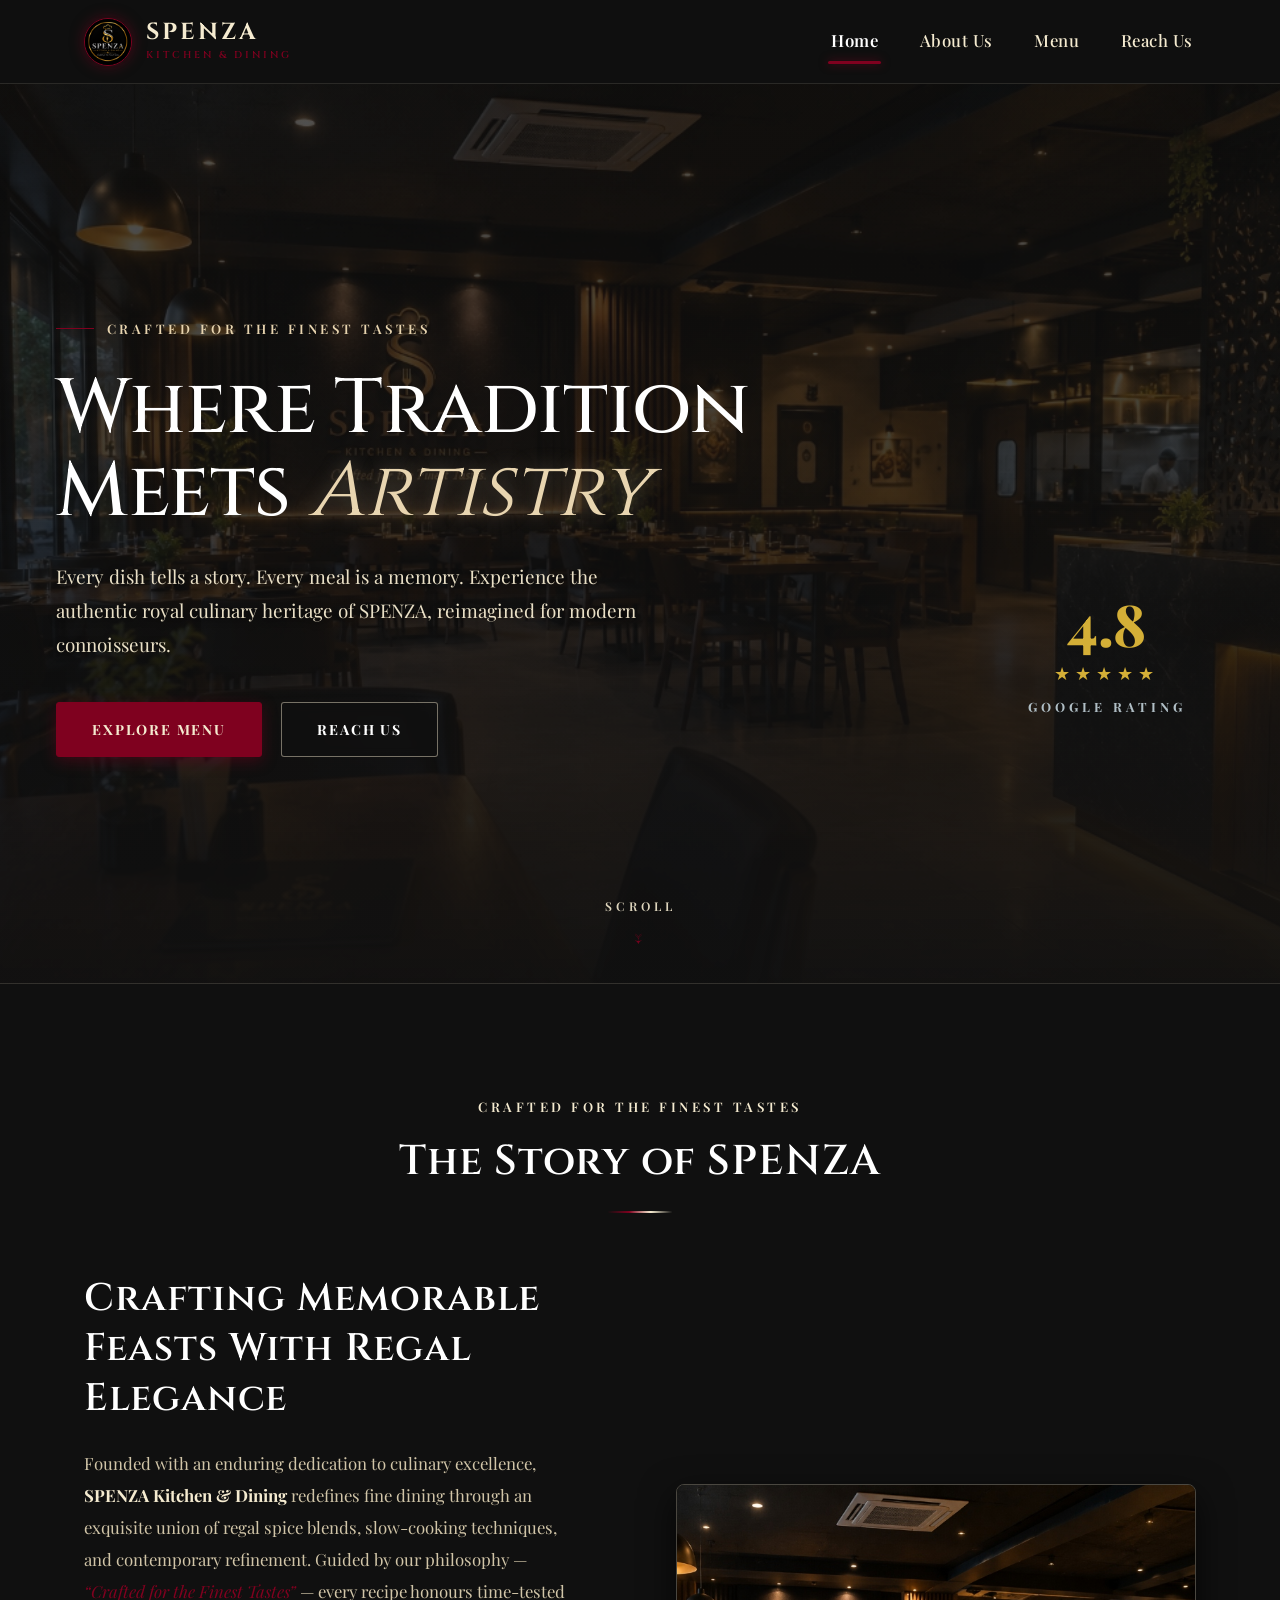
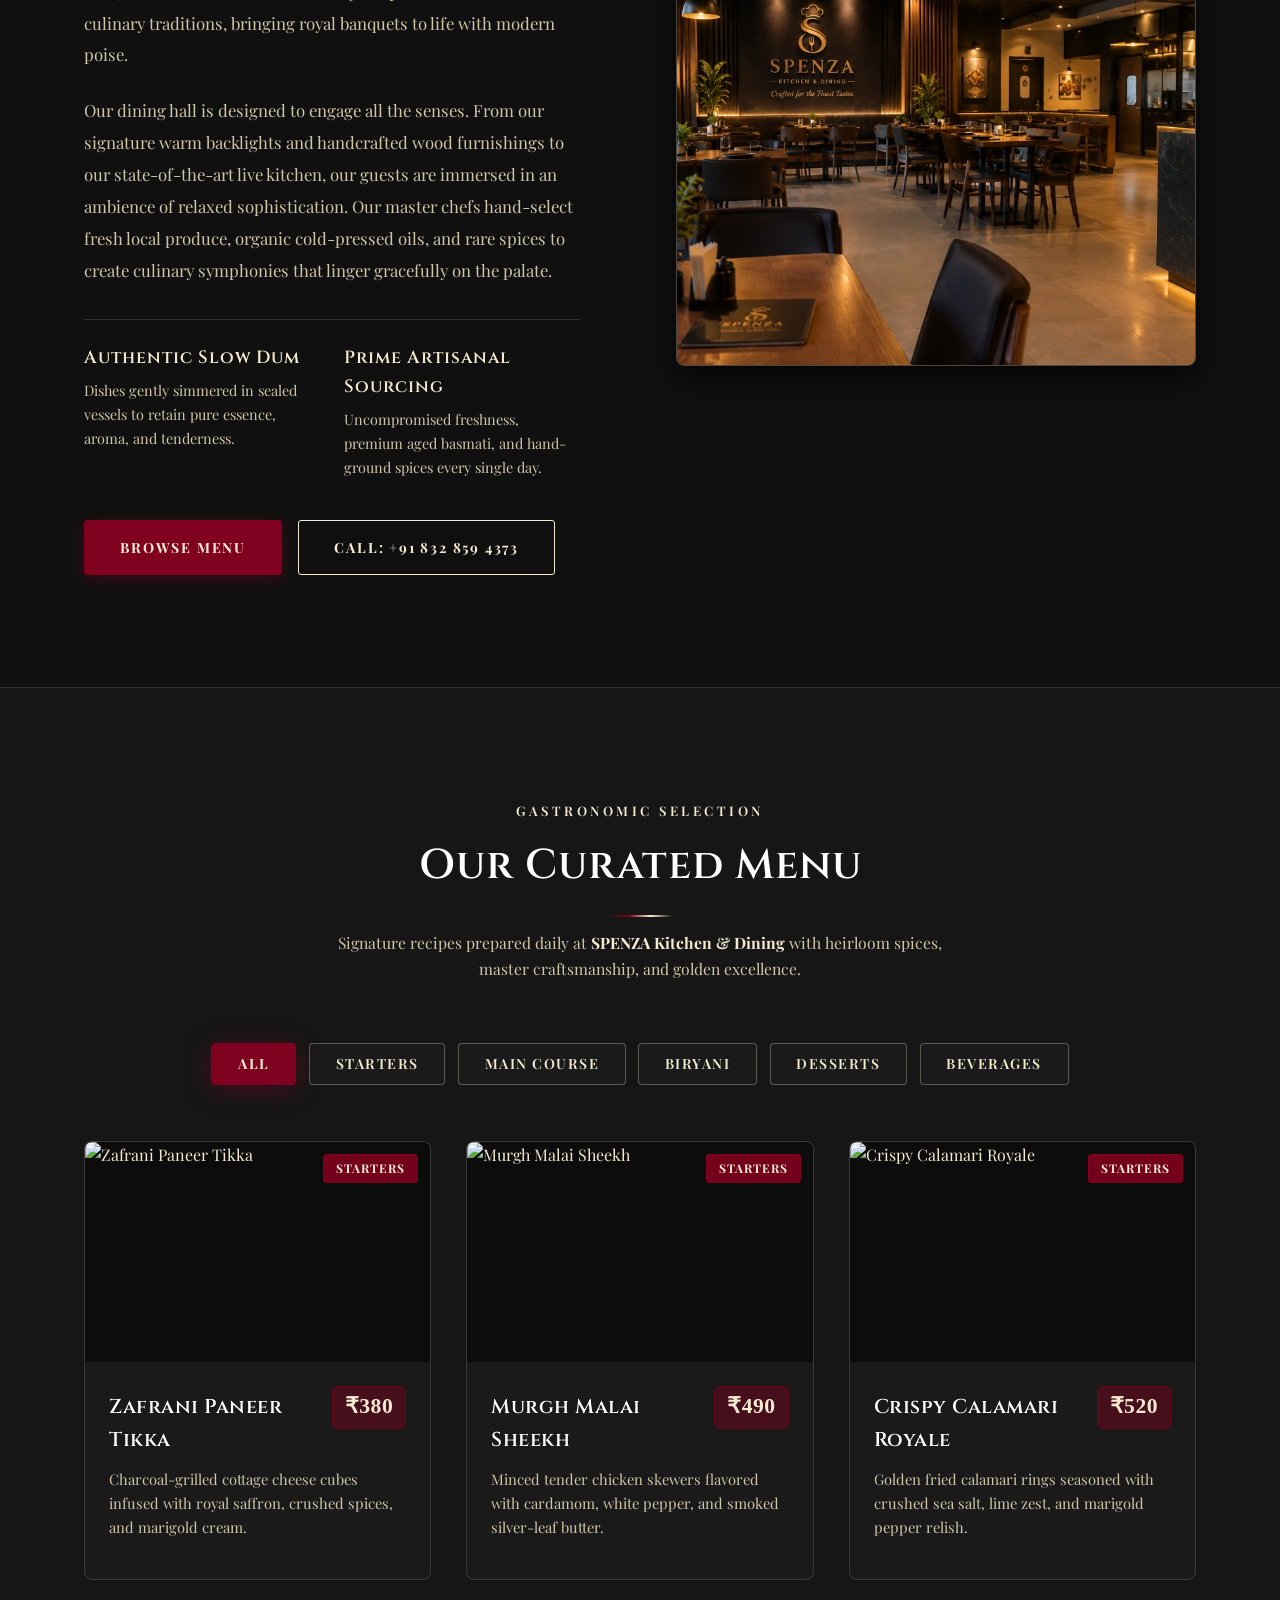
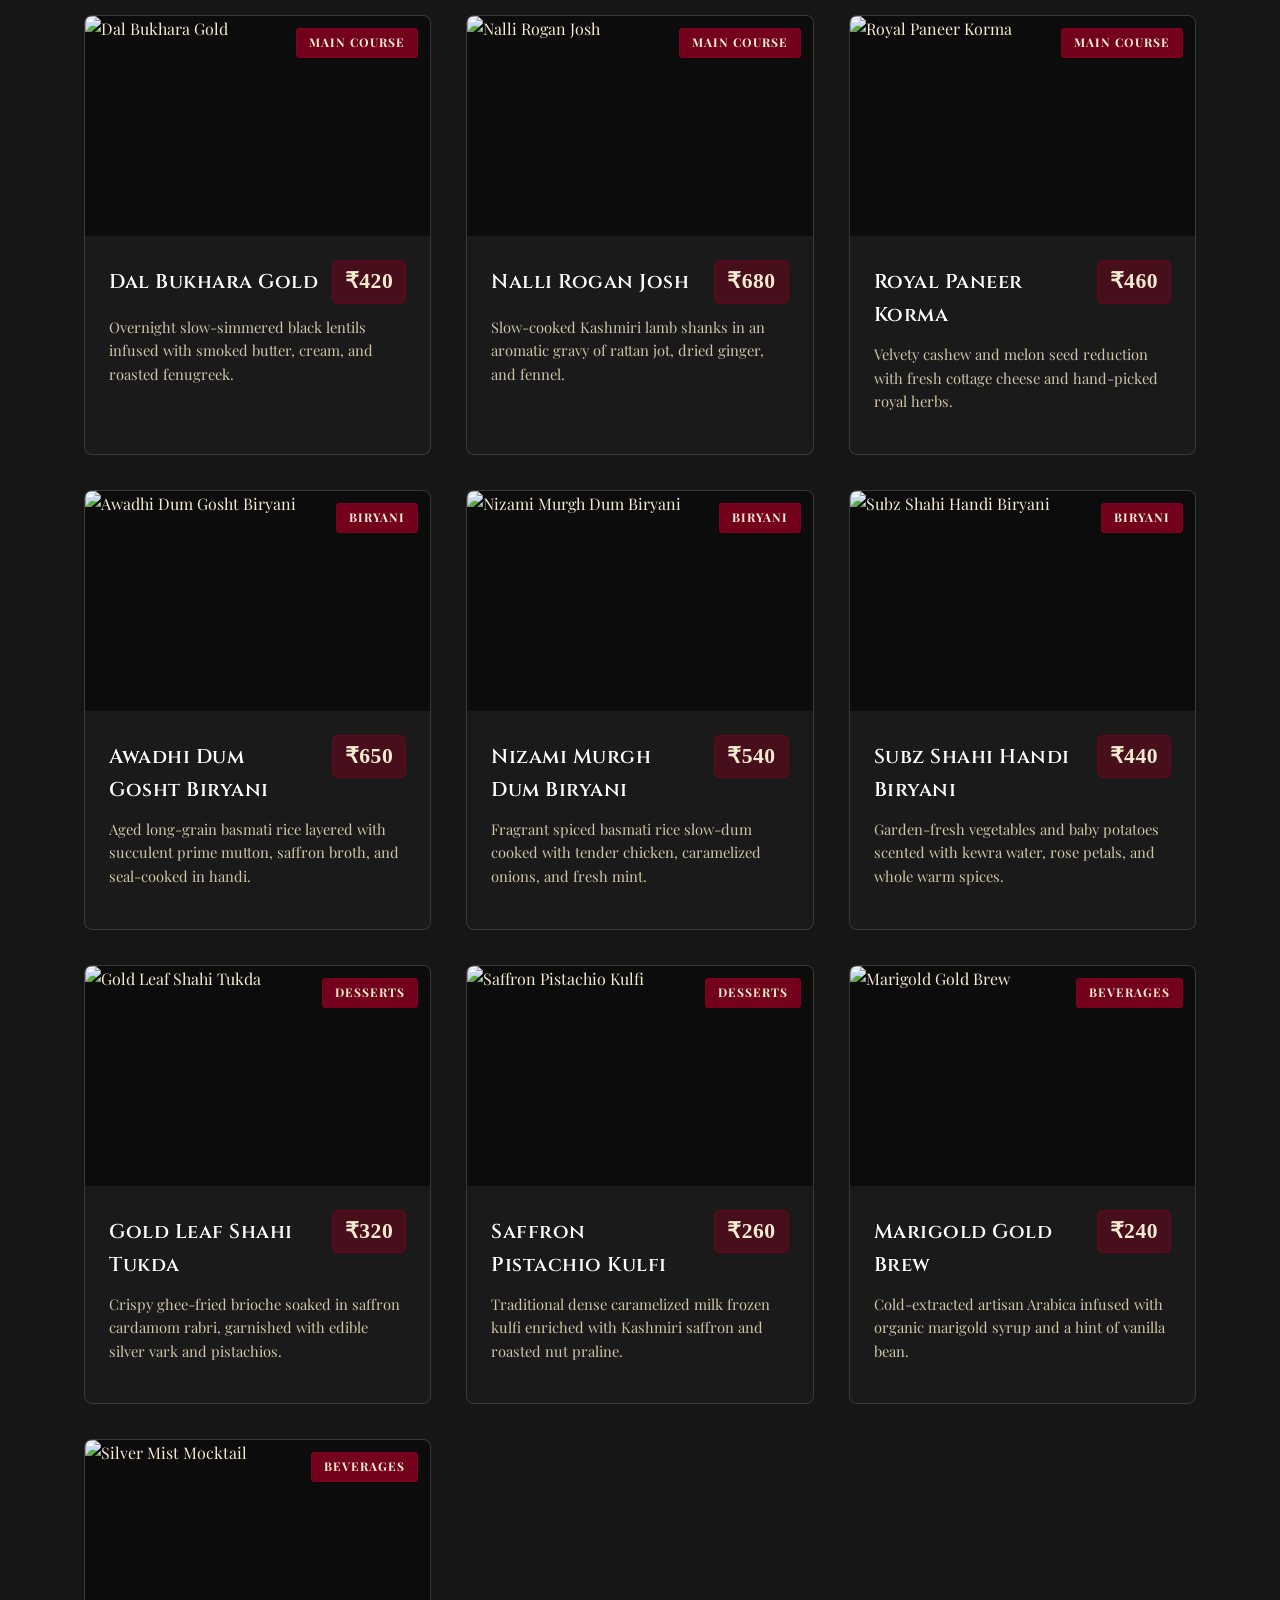
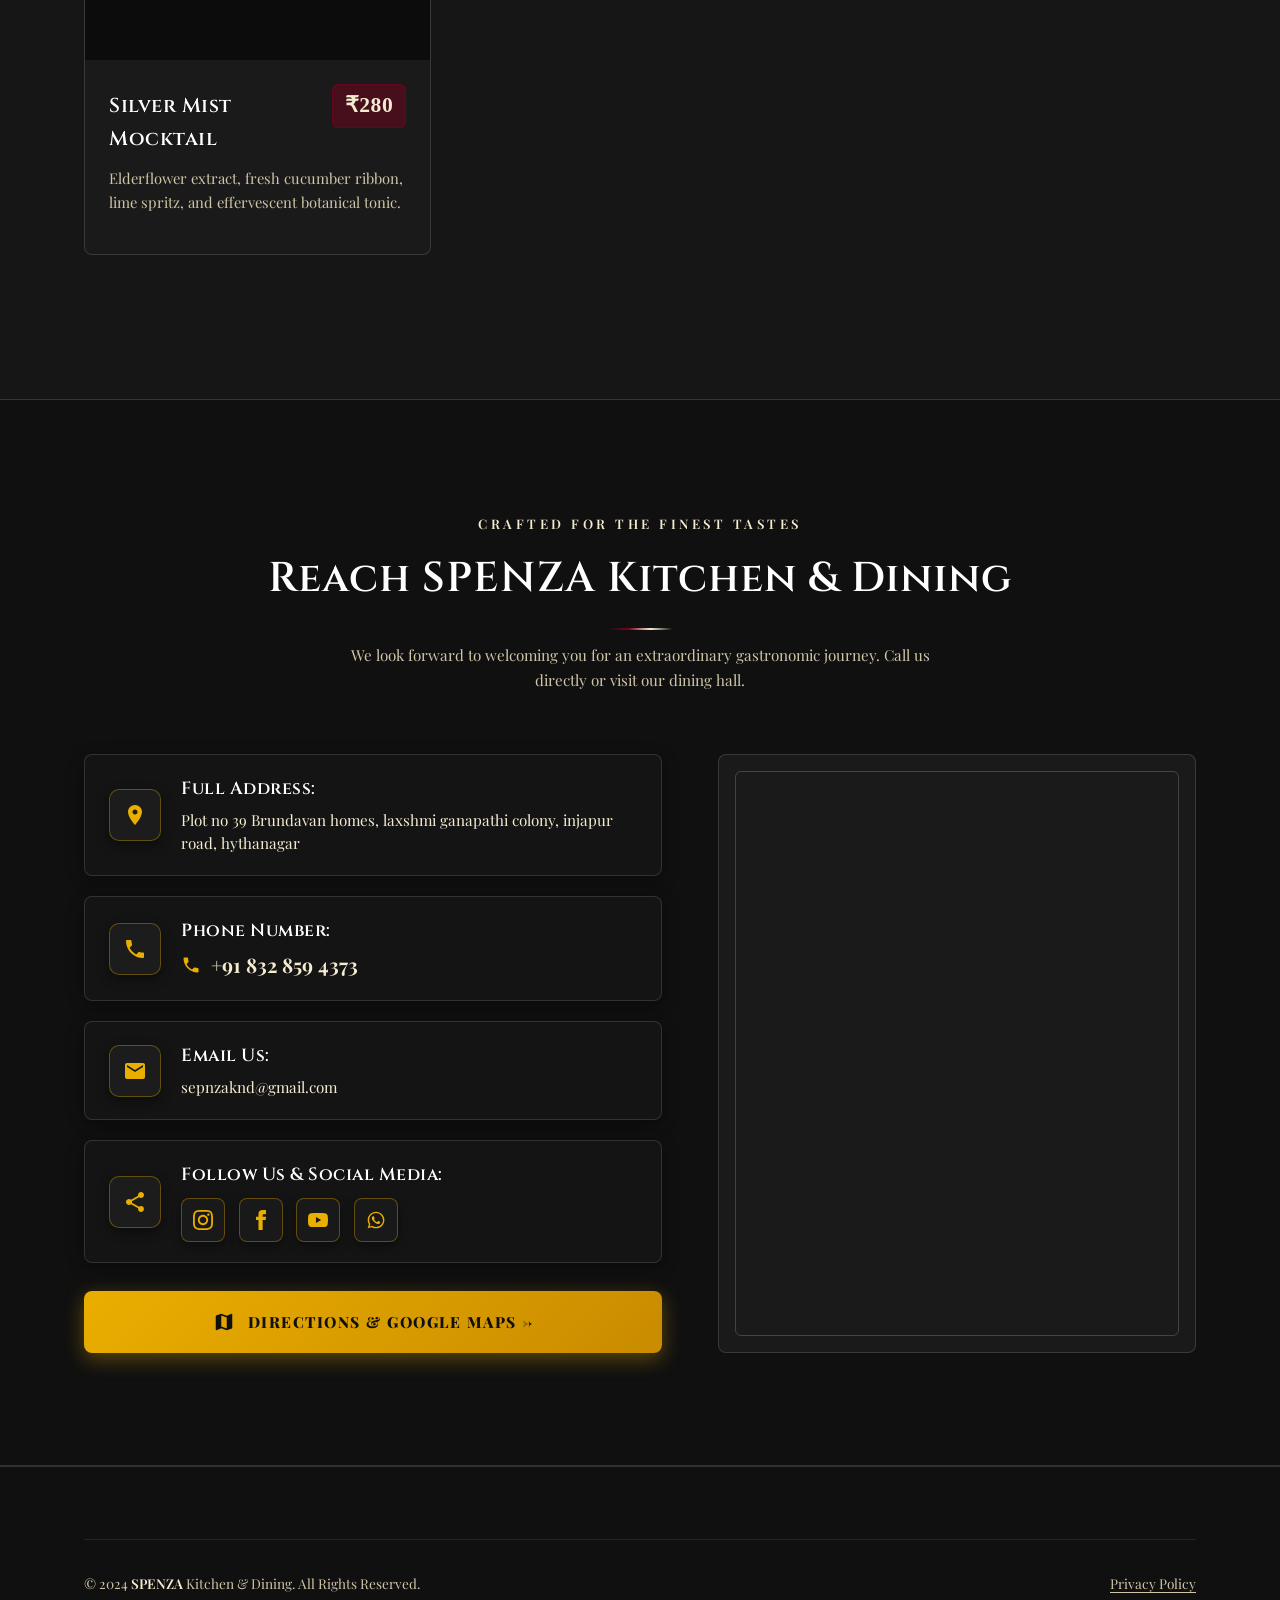
==== commit a51c2eb6: "Apply SPENZA Cinzel font site-wide, remove Image 1 footer, add dish Edit feature in admin, center ad" ====
--- a/index.html
+++ b/index.html
@@ -6,7 +6,7 @@
     <title>SPENZA Kitchen &amp; Dining | Crafted for the Finest Tastes</title>
     <link rel="preconnect" href="https://fonts.googleapis.com">
     <link rel="preconnect" href="https://fonts.gstatic.com" crossorigin>
-    <link href="https://fonts.googleapis.com/css2?family=Playfair+Display:ital,wght@0,500;0,600;0,700;0,800;1,400;1,600&family=Plus+Jakarta+Sans:wght@300;400;500;600;700&display=swap" rel="stylesheet">
+    <link href="https://fonts.googleapis.com/css2?family=Cinzel:wght@400;500;600;700;800;900&family=Playfair+Display:ital,wght@0,400;0,500;0,600;0,700;0,800;0,900;1,400;1,600&display=swap" rel="stylesheet">
     <link rel="stylesheet" href="style.css">
 </head>
 <body>
@@ -280,77 +280,6 @@
     ======================================================== -->
     <footer class="site-footer">
         <div class="container">
-            <div class="footer-grid-clean">
-                <!-- Col 1: Brand Info -->
-                <div class="footer-col">
-                    <div class="brand-logo" style="margin-bottom: 0.8rem;">
-                        <img src="logo.png" alt="SPENZA Logo" class="brand-logo-img">
-                        <div class="logo-text-wrap">
-                            <span class="logo-main">SPENZA</span>
-                            <span class="logo-sub">KITCHEN &amp; DINING</span>
-                        </div>
-                    </div>
-                    <p class="brand-tagline-text" style="color: var(--light-sand); margin-bottom: 0.8rem;">
-                        &ldquo;Crafted for the Finest Tastes.&rdquo;
-                    </p>
-                    <p>
-                        An exceptional culinary destination celebrating authentic flavours, 
-                        impeccable hospitality, and timeless regal ambience.
-                    </p>
-                    <!-- Social & Connect Icon Tiles (Matching Image 2 Reference) -->
-                    <div class="footer-icons-grid">
-                        <a href="https://instagram.com" target="_blank" rel="noopener noreferrer" class="footer-icon-box" aria-label="Instagram" title="Instagram">
-                            <svg viewBox="0 0 24 24"><path d="M12 2.163c3.204 0 3.584.012 4.85.07 3.252.148 4.771 1.691 4.919 4.919.058 1.265.069 1.645.069 4.849 0 3.205-.012 3.584-.069 4.849-.149 3.225-1.664 4.771-4.919 4.919-1.266.058-1.644.07-4.85.07-3.204 0-3.584-.012-4.849-.07-3.26-.149-4.771-1.699-4.919-4.92-.058-1.265-.07-1.644-.07-4.849 0-3.204.013-3.583.07-4.849.149-3.227 1.664-4.771 4.919-4.919 1.266-.057 1.645-.069 4.849-.069zm0-2.163c-3.259 0-3.667.014-4.947.072-4.358.2-6.78 2.618-6.98 6.98-.059 1.281-.073 1.689-.073 4.948 0 3.259.014 3.668.072 4.948.2 4.358 2.618 6.78 6.98 6.98 1.281.058 1.689.072 4.948.072 3.259 0 3.668-.014 4.948-.072 4.354-.2 6.782-2.618 6.979-6.98.059-1.28.073-1.689.073-4.948 0-3.259-.014-3.667-.072-4.947-.196-4.354-2.617-6.78-6.979-6.98-1.281-.059-1.69-.073-4.949-.073zm0 5.838c-3.403 0-6.162 2.759-6.162 6.162s2.759 6.163 6.162 6.163 6.162-2.759 6.162-6.163c0-3.403-2.759-6.162-6.162-6.162zm0 10.162c-2.209 0-4-1.79-4-4 0-2.209 1.791-4 4-4s4 1.791 4 4c0 2.21-1.791 4-4 4zm6.406-11.845c-.796 0-1.441.645-1.441 1.44s.645 1.44 1.441 1.44c.795 0 1.439-.645 1.439-1.44s-.644-1.44-1.439-1.44z"/></svg>
-                        </a>
-                        <a href="https://facebook.com" target="_blank" rel="noopener noreferrer" class="footer-icon-box" aria-label="Facebook" title="Facebook">
-                            <svg viewBox="0 0 24 24"><path d="M9 8H6v4h3v12h5V12h3.642L18 8h-4V6.333C14 5.374 14.5 5 15.6 5H18V0h-3.808C10.595 0 9 1.583 9 4.615V8z"/></svg>
-                        </a>
-                        <a href="https://youtube.com" target="_blank" rel="noopener noreferrer" class="footer-icon-box" aria-label="YouTube" title="YouTube">
-                            <svg viewBox="0 0 24 24"><path d="M23.498 6.186a3.016 3.016 0 0 0-2.122-2.136C19.505 3.545 12 3.545 12 3.545s-7.505 0-9.377.505A3.017 3.017 0 0 0 .502 6.186C0 8.07 0 12 0 12s0 3.93.502 5.814a3.016 3.016 0 0 0 2.122 2.136c1.871.505 9.376.505 9.376.505s7.505 0 9.377-.505a3.015 3.015 0 0 0 2.122-2.136C24 15.93 24 12 24 12s0-3.93-.502-5.814zM9.545 15.568V8.432L15.818 12l-6.273 3.568z"/></svg>
-                        </a>
-                        <a href="https://wa.me/918328594373" target="_blank" rel="noopener noreferrer" class="footer-icon-box" aria-label="WhatsApp" title="WhatsApp (+91 832 859 4373)">
-                            <svg viewBox="0 0 24 24"><path d="M12.031 2C6.511 2 2.016 6.495 2.016 12.016c0 1.832.497 3.626 1.442 5.204L2 22l4.922-1.424a9.98 9.98 0 0 0 5.109 1.44h.005c5.52 0 10.015-4.496 10.015-10.016C22.051 6.495 17.552 2 12.031 2zm0 18.297h-.004a8.27 8.27 0 0 1-4.223-1.157l-.303-.18-3.136.908.924-3.048-.198-.316a8.253 8.253 0 0 1-1.267-4.488c0-4.57 3.719-8.289 8.289-8.289 2.213 0 4.294.863 5.86 2.428a8.232 8.232 0 0 1 2.426 5.861c0 4.57-3.719 8.29-8.366 8.29zm4.542-6.205c-.248-.124-1.47-.725-1.698-.808-.228-.083-.394-.124-.56.124-.166.248-.642.808-.787.974-.145.166-.29.187-.538.063-.248-.124-1.047-.386-1.995-1.231-.737-.658-1.235-1.47-1.38-1.718-.145-.248-.015-.382.109-.505.112-.111.248-.29.373-.435.124-.145.166-.248.248-.415.083-.166.042-.31-.02-.435-.063-.124-.56-1.349-.767-1.848-.201-.486-.406-.42-.56-.428l-.477-.008c-.166 0-.435.063-.663.31-.228.248-.87.85-.87 2.073 0 1.223.891 2.404 1.015 2.57.124.166 1.752 2.675 4.244 3.751.593.256 1.056.409 1.417.524.596.189 1.138.162 1.567.098.478-.071 1.47-.601 1.677-1.182.207-.581.207-1.079.145-1.182-.062-.104-.228-.166-.476-.29z"/></svg>
-                        </a>
-                    </div>
-
-                    <!-- Clean Icon Contact List -->
-                    <div class="footer-contact-compact">
-                        <a href="tel:+918328594373" class="footer-contact-item" title="Call Us">
-                            <svg viewBox="0 0 24 24"><path d="M6.62 10.79c1.44 2.83 3.76 5.14 6.59 6.59l2.2-2.2c.27-.27.67-.36 1.02-.24 1.12.37 2.33.57 3.57.57.55 0 1 .45 1 1V20c0 .55-.45 1-1 1-9.39 0-17-7.61-17-17 0-.55.45-1 1-1h3.5c.55 0 1 .45 1 1 0 1.25.2 2.45.57 3.57.11.35.03.74-.25 1.02l-2.2 2.2z"/></svg>
-                            <span>+91 832 859 4373</span>
-                        </a>
-                        <a href="mailto:sepnzaknd@gmail.com" class="footer-contact-item" title="Email Us">
-                            <svg viewBox="0 0 24 24"><path d="M20 4H4c-1.1 0-1.99.9-1.99 2L2 18c0 1.1.9 2 2 2h16c1.1 0 2-.9 2-2V6c0-1.1-.9-2-2-2zm0 4l-8 5-8-5V6l8 5 8-5v2z"/></svg>
-                            <span>sepnzaknd@gmail.com</span>
-                        </a>
-                        <a href="https://maps.google.com/?q=Plot+no+39+Brundavan+homes,+laxshmi+ganapathi+colony,+injapur+road,+hythanagar" target="_blank" rel="noopener noreferrer" class="footer-contact-item" title="Open Google Maps">
-                            <svg viewBox="0 0 24 24"><path d="M12 2C8.13 2 5 5.13 5 9c0 5.25 7 13 7 13s7-7.75 7-13c0-3.87-3.13-7-7-7zm0 9.5c-1.38 0-2.5-1.12-2.5-2.5s1.12-2.5 2.5-2.5 2.5 1.12 2.5 2.5-1.12 2.5-2.5 2.5z"/></svg>
-                            <span>Plot no 39 Brundavan homes, hythanagar</span>
-                        </a>
-                    </div>
-                </div>
-
-                <!-- Col 2: Quick Links (Single Page In-Page Scroll + Privacy Policy) -->
-                <div class="footer-col">
-                    <h4>Quick Links</h4>
-                    <ul class="footer-links">
-                        <li><a href="#home">Home</a></li>
-                        <li><a href="#about">About Us</a></li>
-                        <li><a href="#menu">Full Menu</a></li>
-                        <li><a href="#reach-us">Reach Us</a></li>
-                        <li><a href="#" class="open-privacy-btn">Privacy Policy</a></li>
-                    </ul>
-                </div>
-
-                <!-- Col 3: Operating Hours -->
-                <div class="footer-col">
-                    <h4>Operating Hours</h4>
-                    <p style="margin-bottom: 0.4rem;"><strong class="sand-text">Open All Week:</strong></p>
-                    <p style="margin-bottom: 0.5rem; font-size: 1.15rem; color: var(--white); font-weight: 700;">12:00 PM – 12:00 AM</p>
-                    <p><span class="silver-text">Monday through Sunday</span></p>
-                </div>
-            </div>
-
             <!-- Footer Bottom: Clean with Secret 4-Tap on SPENZA near Copyright -->
             <div class="footer-bottom-clean">
                 <p class="footer-copyright-line" id="footer-copyright-trigger">
--- a/style.css
+++ b/style.css
@@ -1,3 +1,5 @@
+@import url('https://fonts.googleapis.com/css2?family=Cinzel:wght@400;500;600;700;800;900&family=Playfair+Display:ital,wght@0,400;0,500;0,600;0,700;0,800;0,900;1,400;1,600&display=swap');
+
 :root {
     --primary-black: #101010;
     --secondary-black: #161616;
@@ -9,8 +11,9 @@
     --sand-muted: #D1C5A8;
     --silver: #C0C0C0;
     --white: #FFFFFF;
-    --font-heading: 'Playfair Display', 'Cormorant Garamond', Georgia, serif;
-    --font-body: 'Plus Jakarta Sans', -apple-system, BlinkMacSystemFont, sans-serif;
+    --marigold-gold: #EAAE00;
+    --font-heading: 'Cinzel', 'Playfair Display', Georgia, serif;
+    --font-body: 'Playfair Display', 'Cinzel', Georgia, serif;
     --transition: all 0.35s cubic-bezier(0.25, 0.8, 0.25, 1);
     --border-subtle: 1px solid rgba(245, 235, 208, 0.15);
     --wine-glow: 0 4px 25px rgba(127, 1, 31, 0.45);
@@ -1248,6 +1251,25 @@
     text-align: center;
 }
 
+.admin-login-logo-wrap {
+    display: flex;
+    justify-content: center;
+    align-items: center;
+    margin: 0 auto 1.4rem;
+    width: 100%;
+}
+
+.admin-login-logo {
+    width: 105px;
+    height: 105px;
+    border-radius: 50%;
+    border: 2px solid var(--wine-red);
+    box-shadow: 0 0 25px rgba(127, 1, 31, 0.65), 0 0 10px rgba(234, 174, 0, 0.3);
+    object-fit: cover;
+    display: block;
+    margin: 0 auto;
+}
+
 .admin-login-card h2 {
     color: var(--white);
     font-size: 1.6rem;
@@ -1660,6 +1682,35 @@
 .admin-dish-id {
     font-size: 0.78rem;
     color: var(--silver);
+}
+
+.admin-card-actions {
+    display: inline-flex;
+    align-items: center;
+    gap: 0.5rem;
+}
+
+.btn-edit-dish {
+    background: transparent;
+    border: 1px solid rgba(234, 174, 0, 0.55);
+    color: #EAAE00;
+    padding: 0.35rem 0.8rem;
+    border-radius: 4px;
+    font-size: 0.78rem;
+    font-weight: 600;
+    cursor: pointer;
+    transition: all 0.2s ease;
+    display: inline-flex;
+    align-items: center;
+    gap: 0.35rem;
+    font-family: inherit;
+}
+
+.btn-edit-dish:hover {
+    background-color: #EAAE00;
+    color: #101010;
+    border-color: #EAAE00;
+    box-shadow: 0 0 10px rgba(234, 174, 0, 0.45);
 }
 
 .btn-delete-dish {
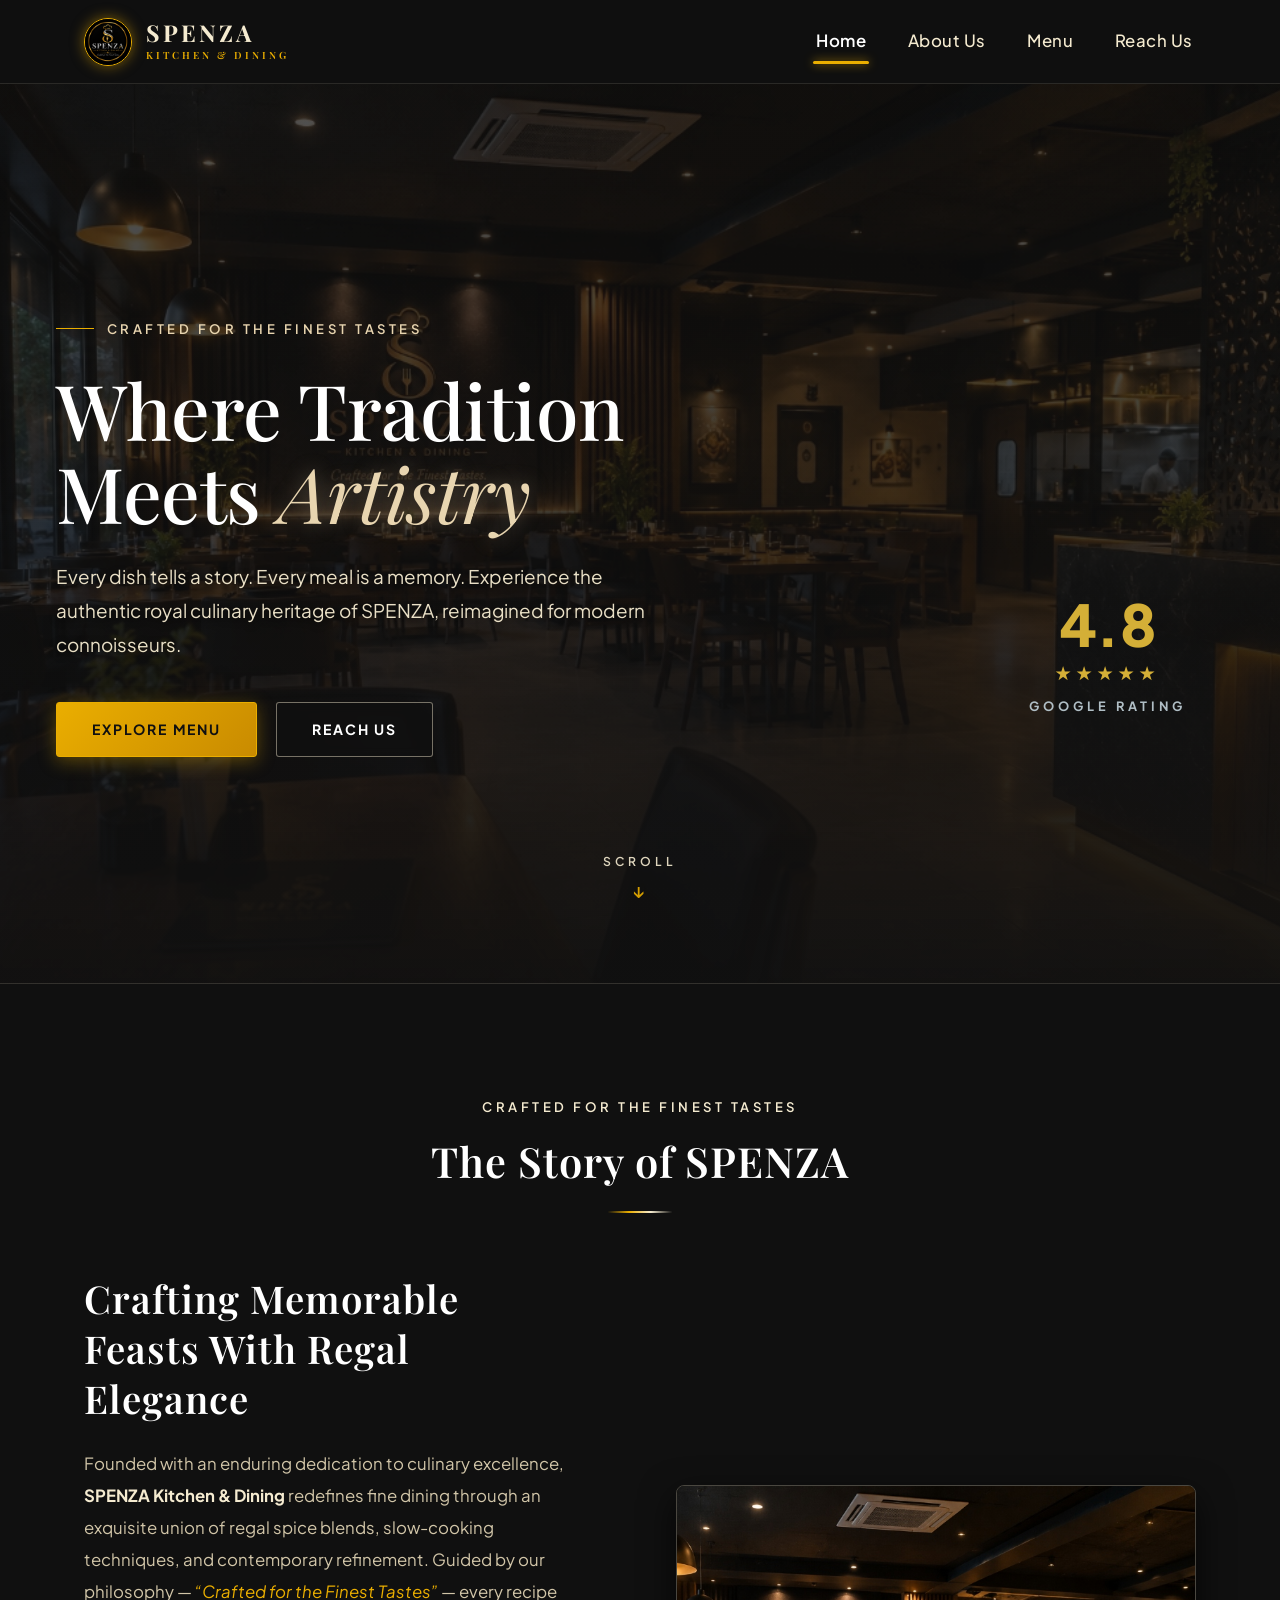
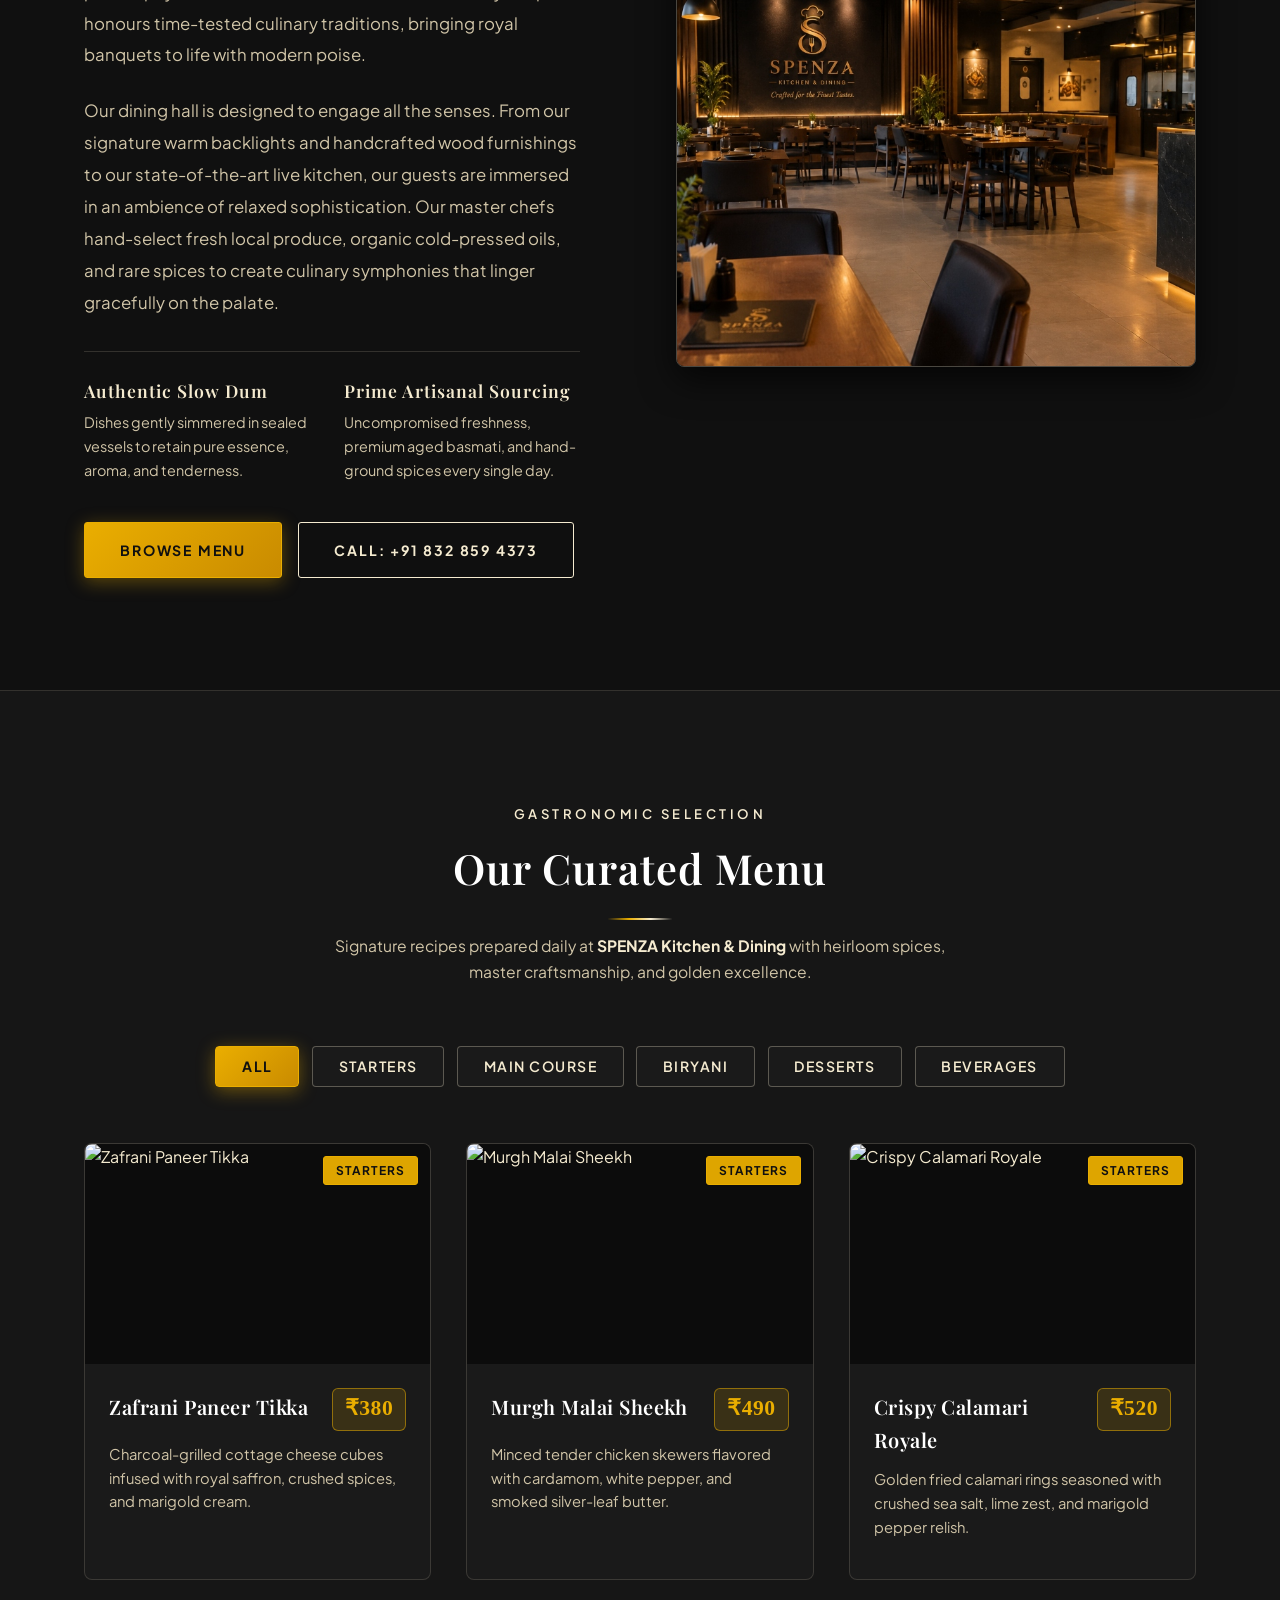
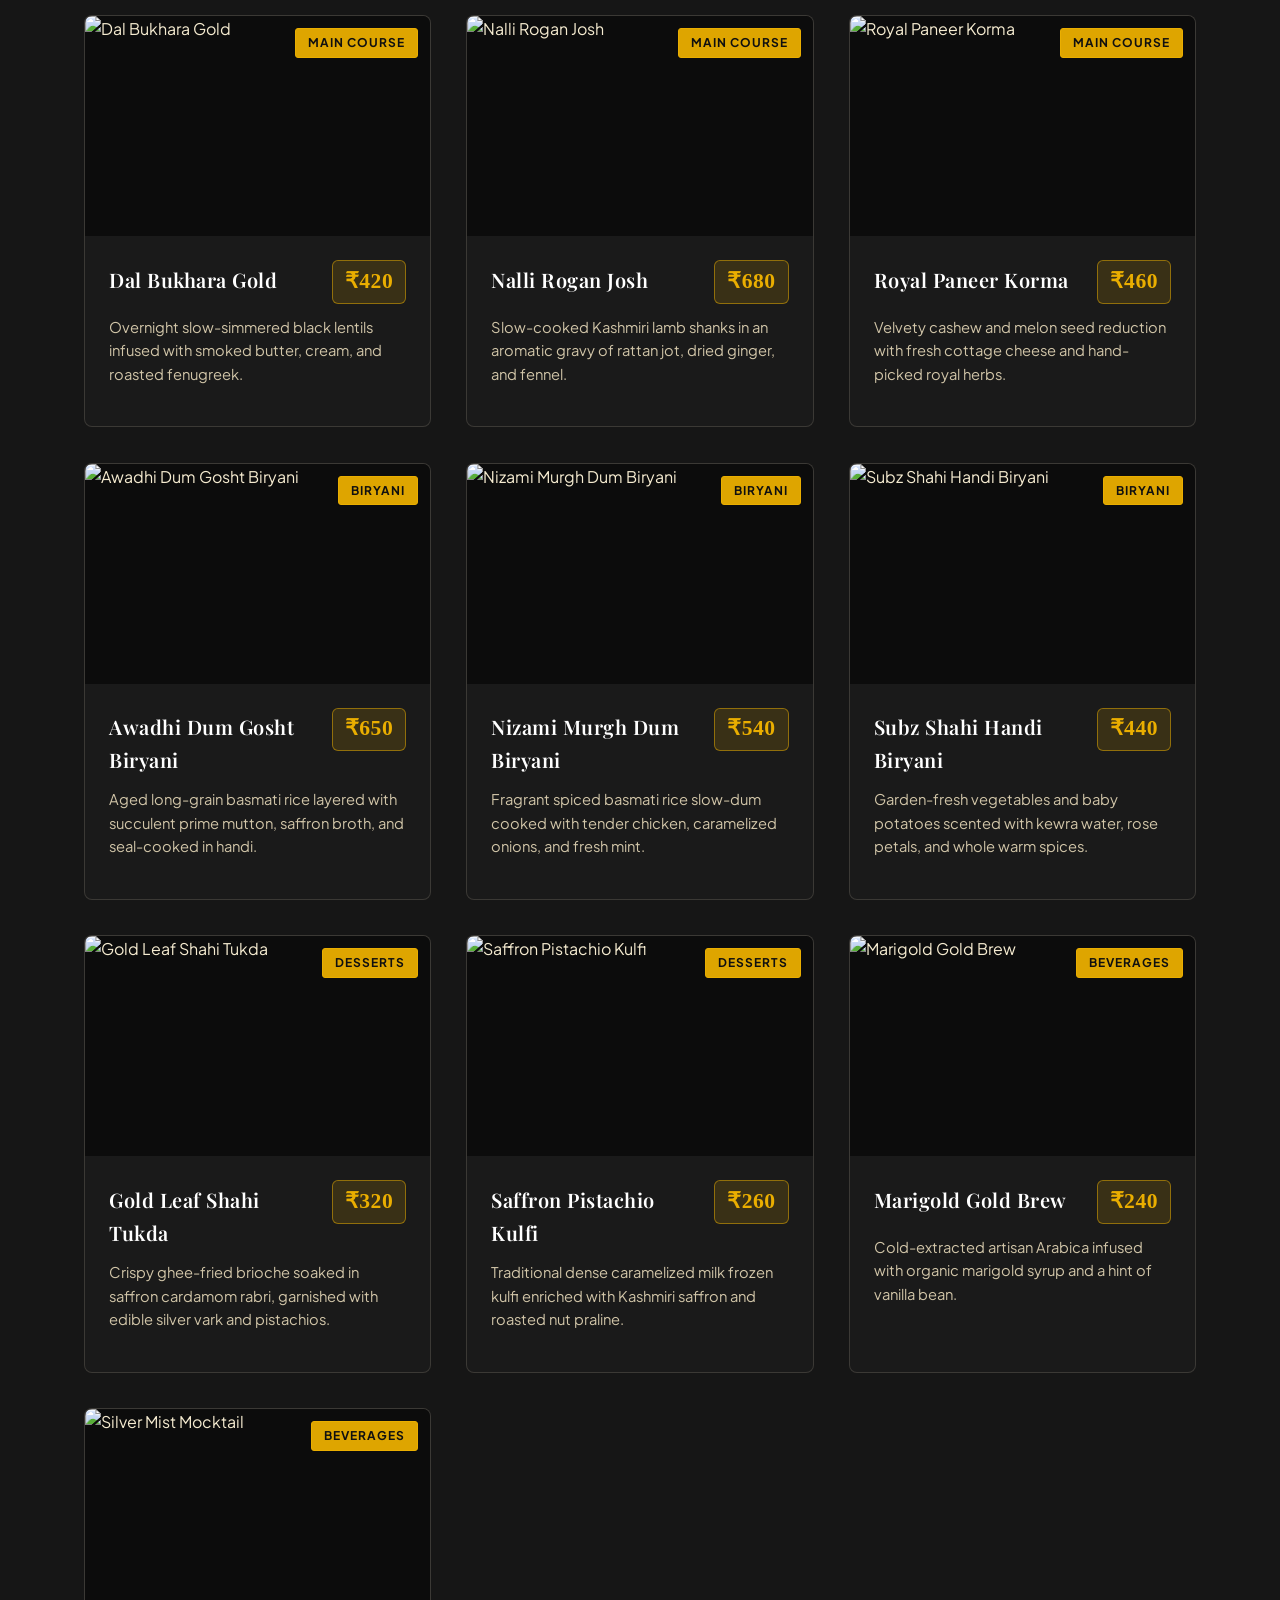
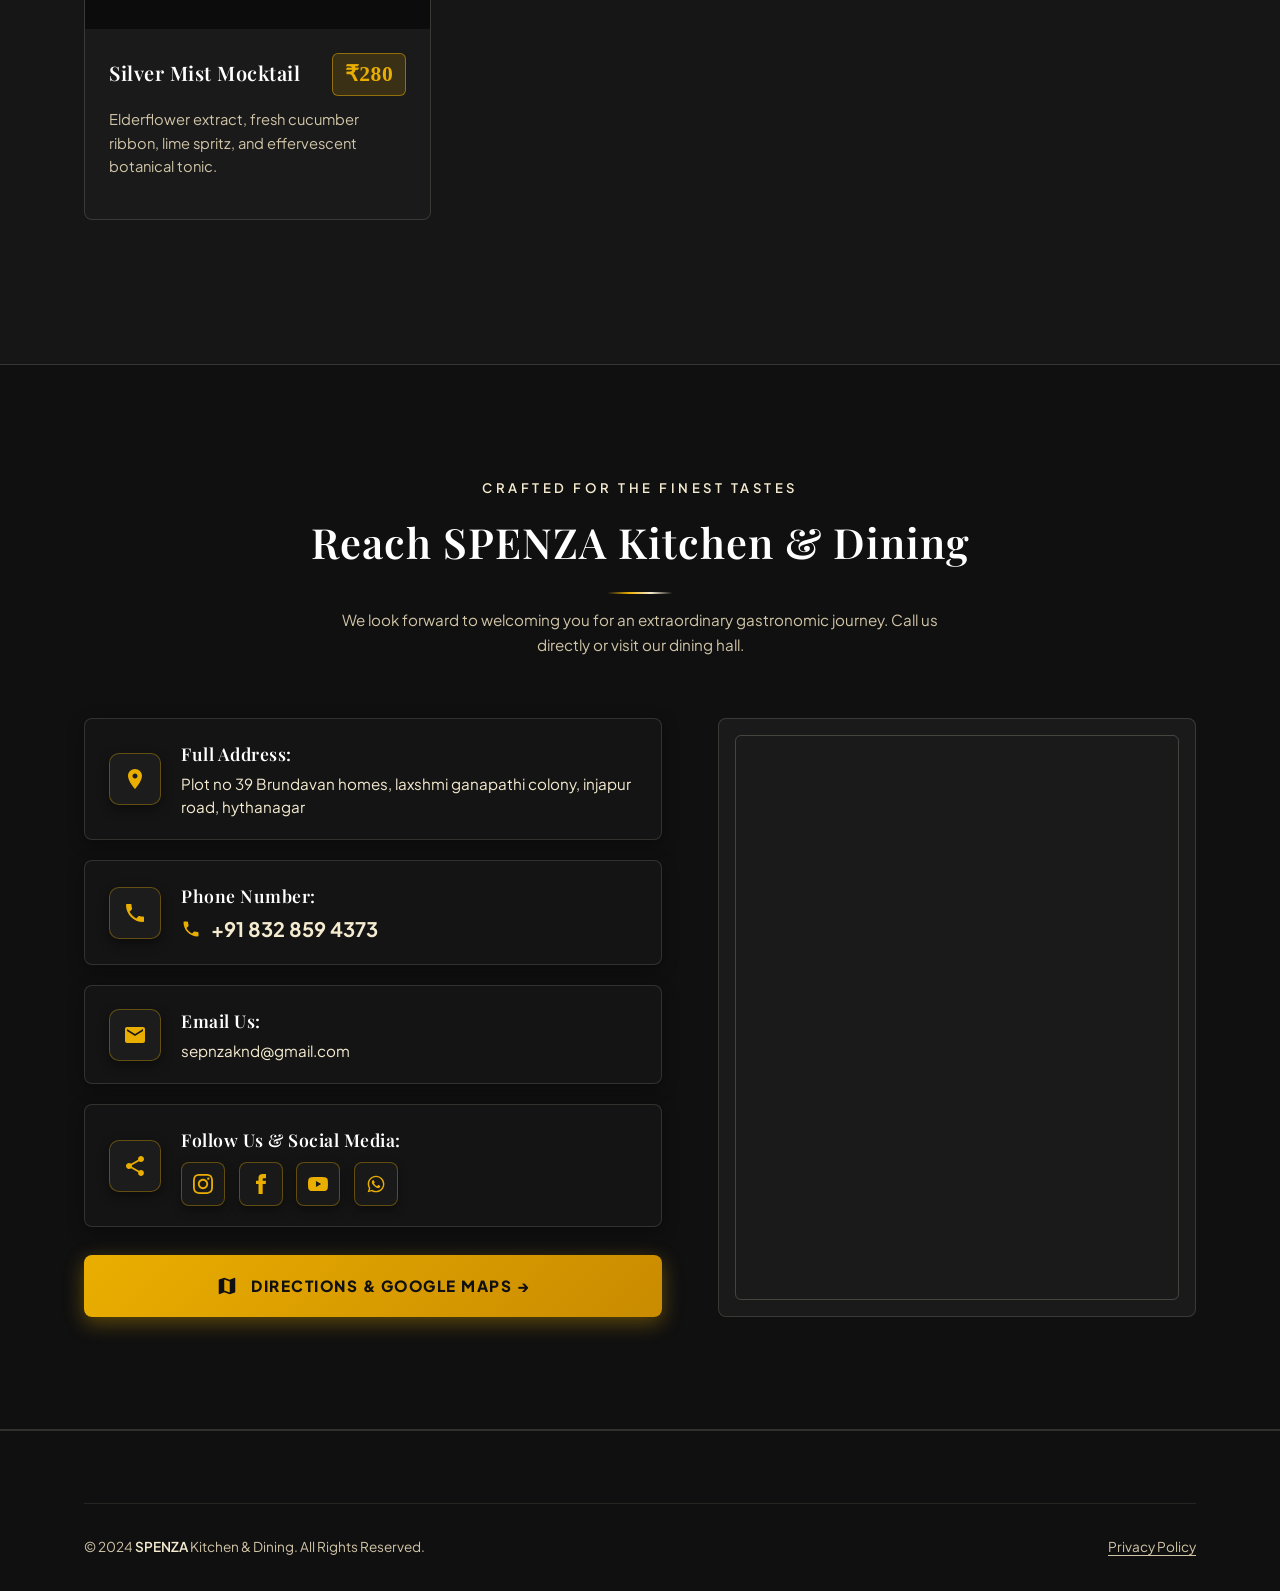
==== commit b2cbe1f9: "Undo font change to Playfair/Jakarta, add custom category creation, sync menu layout between admin &" ====
--- a/index.html
+++ b/index.html
@@ -6,7 +6,7 @@
     <title>SPENZA Kitchen &amp; Dining | Crafted for the Finest Tastes</title>
     <link rel="preconnect" href="https://fonts.googleapis.com">
     <link rel="preconnect" href="https://fonts.gstatic.com" crossorigin>
-    <link href="https://fonts.googleapis.com/css2?family=Cinzel:wght@400;500;600;700;800;900&family=Playfair+Display:ital,wght@0,400;0,500;0,600;0,700;0,800;0,900;1,400;1,600&display=swap" rel="stylesheet">
+    <link href="https://fonts.googleapis.com/css2?family=Playfair+Display:ital,wght@0,500;0,600;0,700;0,800;1,400;1,600&family=Plus+Jakarta+Sans:wght@300;400;500;600;700&display=swap" rel="stylesheet">
     <link rel="stylesheet" href="style.css">
 </head>
 <body>
--- a/style.css
+++ b/style.css
@@ -1,22 +1,21 @@
-@import url('https://fonts.googleapis.com/css2?family=Cinzel:wght@400;500;600;700;800;900&family=Playfair+Display:ital,wght@0,400;0,500;0,600;0,700;0,800;0,900;1,400;1,600&display=swap');
-
 :root {
     --primary-black: #101010;
     --secondary-black: #161616;
     --card-black: #1A1A1A;
-    --wine-red: #7F011F;
-    --deep-wine: #5A0015;
+    --wine-red: #EAAE00;
+    --deep-wine: #C98B00;
     --light-sand: #F5EBD0;
     --sand-gold: #E8D5B0;
     --sand-muted: #D1C5A8;
     --silver: #C0C0C0;
     --white: #FFFFFF;
     --marigold-gold: #EAAE00;
-    --font-heading: 'Cinzel', 'Playfair Display', Georgia, serif;
-    --font-body: 'Playfair Display', 'Cinzel', Georgia, serif;
+    --deep-marigold: #C98B00;
+    --font-heading: 'Playfair Display', 'Cormorant Garamond', Georgia, serif;
+    --font-body: 'Plus Jakarta Sans', -apple-system, BlinkMacSystemFont, sans-serif;
     --transition: all 0.35s cubic-bezier(0.25, 0.8, 0.25, 1);
     --border-subtle: 1px solid rgba(245, 235, 208, 0.15);
-    --wine-glow: 0 4px 25px rgba(127, 1, 31, 0.45);
+    --wine-glow: 0 4px 25px rgba(234, 174, 0, 0.45);
     --sand-glow: 0 4px 20px rgba(245, 235, 208, 0.25);
 }
 
@@ -158,7 +157,7 @@
     border-radius: 50%;
     object-fit: cover;
     border: 1.5px solid var(--wine-red);
-    box-shadow: 0 0 14px rgba(127, 1, 31, 0.5);
+    box-shadow: 0 0 14px rgba(234, 174, 0, 0.5);
     transition: var(--transition);
 }
 
@@ -227,7 +226,7 @@
     width: 0;
     height: 3px;
     background-color: var(--wine-red);
-    box-shadow: 0 0 10px rgba(127, 1, 31, 0.7);
+    box-shadow: 0 0 10px rgba(234, 174, 0, 0.75);
     border-radius: 2px;
     transition: width 0.3s cubic-bezier(0.25, 0.8, 0.25, 1);
 }
@@ -320,22 +319,24 @@
 
 .btn-dark-outline:hover {
     border-color: var(--wine-red);
-    background-color: rgba(127, 1, 31, 0.35);
+    background-color: rgba(234, 174, 0, 0.2);
     color: var(--white);
     transform: translateY(-2px);
 }
 
 .btn-wine {
-    background-color: var(--wine-red);
-    color: var(--light-sand);
-    border: 1px solid var(--wine-red);
-    box-shadow: 0 4px 15px rgba(127, 1, 31, 0.4);
+    background: linear-gradient(135deg, #EAAE00 0%, #C98B00 100%);
+    color: #101010;
+    font-weight: 700;
+    border: 1px solid #EAAE00;
+    box-shadow: 0 4px 18px rgba(234, 174, 0, 0.35);
 }
 
 .btn-wine:hover {
-    background-color: var(--deep-wine);
-    color: var(--white);
-    box-shadow: var(--wine-glow);
+    background: linear-gradient(135deg, #FFD043 0%, #EAAE00 100%);
+    color: #101010;
+    border-color: #FFD043;
+    box-shadow: 0 6px 25px rgba(234, 174, 0, 0.6);
     transform: translateY(-2px);
 }
 
@@ -348,8 +349,8 @@
 
 .btn-outline-sand:hover {
     border-color: var(--wine-red);
-    color: var(--white);
-    background-color: rgba(127, 1, 31, 0.35);
+    color: #101010;
+    background-color: #EAAE00;
     transform: translateY(-2px);
 }
 
@@ -470,7 +471,7 @@
 /* Animated Scroll Indicator (Anchored at the end of the first page) */
 .hero-scroll-tag {
     position: absolute;
-    bottom: 2rem;
+    bottom: 4.8rem;
     left: 50%;
     transform: translateX(-50%);
     font-size: 0.76rem;
@@ -617,23 +618,36 @@
 .category-btn:hover {
     border-color: var(--wine-red);
     color: var(--white);
-    background-color: rgba(127, 1, 31, 0.2);
+    background-color: rgba(234, 174, 0, 0.15);
     transform: translateY(-2px);
 }
 
 .category-btn.active {
-    background-color: var(--wine-red);
-    color: var(--light-sand);
-    border-color: var(--wine-red);
-    box-shadow: var(--wine-glow);
+    background: linear-gradient(135deg, #EAAE00 0%, #C98B00 100%);
+    color: #101010;
+    border-color: #EAAE00;
+    box-shadow: 0 4px 18px rgba(234, 174, 0, 0.4);
     font-weight: 700;
 }
 
 .menu-grid {
     display: grid;
-    grid-template-columns: repeat(auto-fill, minmax(320px, 1fr));
+    grid-template-columns: repeat(3, 1fr);
     gap: 2.2rem;
     margin-bottom: 2rem;
+    transition: all 0.3s ease;
+}
+
+.menu-grid.grid-2 {
+    grid-template-columns: repeat(2, 1fr);
+}
+
+.menu-grid.grid-3 {
+    grid-template-columns: repeat(3, 1fr);
+}
+
+.menu-grid.grid-4 {
+    grid-template-columns: repeat(4, 1fr);
 }
 
 .menu-card {
@@ -676,9 +690,9 @@
     position: absolute;
     top: 12px;
     right: 12px;
-    background-color: rgba(127, 1, 31, 0.9);
-    color: var(--light-sand);
-    border: 1px solid var(--wine-red);
+    background-color: rgba(234, 174, 0, 0.95);
+    color: #101010;
+    border: 1px solid #EAAE00;
     padding: 0.25rem 0.75rem;
     font-size: 0.75rem;
     font-weight: 700;
@@ -711,15 +725,15 @@
 }
 
 .food-price {
-    color: var(--light-sand);
+    color: #EAAE00;
     font-size: 1.35rem;
     font-weight: 700;
     white-space: nowrap;
     font-family: 'Times New Roman', Times, serif;
-    background-color: rgba(127, 1, 31, 0.45);
+    background-color: rgba(234, 174, 0, 0.15);
     padding: 0.18rem 0.75rem;
     border-radius: 6px;
-    border: 1px solid rgba(127, 1, 31, 0.6);
+    border: 1px solid rgba(234, 174, 0, 0.5);
     letter-spacing: 0.5px;
 }
 
@@ -1134,7 +1148,7 @@
 .footer-icon-box:hover {
     background-color: #1a1a1a;
     border-color: var(--wine-red);
-    box-shadow: 0 0 14px rgba(127, 1, 31, 0.55);
+    box-shadow: 0 0 14px rgba(234, 174, 0, 0.55);
     transform: translateY(-2px);
 }
 
@@ -1264,7 +1278,7 @@
     height: 105px;
     border-radius: 50%;
     border: 2px solid var(--wine-red);
-    box-shadow: 0 0 25px rgba(127, 1, 31, 0.65), 0 0 10px rgba(234, 174, 0, 0.3);
+    box-shadow: 0 0 25px rgba(234, 174, 0, 0.65), 0 0 10px rgba(234, 174, 0, 0.3);
     object-fit: cover;
     display: block;
     margin: 0 auto;
@@ -1340,7 +1354,7 @@
 }
 
 .admin-user-badge {
-    background-color: rgba(127, 1, 31, 0.35);
+    background-color: rgba(234, 174, 0, 0.2);
     color: var(--light-sand);
     border: 1px solid var(--wine-red);
     padding: 0.2rem 0.6rem;
@@ -1527,22 +1541,46 @@
     box-shadow: 0 0 12px rgba(234, 174, 0, 0.35);
 }
 
+.admin-cat-tab-add {
+    background-color: transparent;
+    color: #EAAE00;
+    border: 1px dashed rgba(234, 174, 0, 0.6);
+    padding: 0.55rem 1.15rem;
+    border-radius: 5px;
+    font-size: 0.82rem;
+    font-weight: 700;
+    letter-spacing: 0.5px;
+    cursor: pointer;
+    transition: all 0.2s ease;
+    display: inline-flex;
+    align-items: center;
+    gap: 0.35rem;
+}
+
+.admin-cat-tab-add:hover {
+    background-color: #EAAE00;
+    color: #101010;
+    border-style: solid;
+    box-shadow: 0 0 12px rgba(234, 174, 0, 0.4);
+}
+
 /* Admin Food Grid & Cards (Image 2) */
 .admin-food-grid {
     display: grid;
     gap: 1.8rem;
+    transition: all 0.3s ease;
 }
 
 .admin-food-grid.grid-3 {
-    grid-template-columns: repeat(auto-fill, minmax(320px, 1fr));
+    grid-template-columns: repeat(3, 1fr);
 }
 
 .admin-food-grid.grid-2 {
-    grid-template-columns: repeat(auto-fill, minmax(420px, 1fr));
+    grid-template-columns: repeat(2, 1fr);
 }
 
 .admin-food-grid.grid-4 {
-    grid-template-columns: repeat(auto-fill, minmax(260px, 1fr));
+    grid-template-columns: repeat(4, 1fr);
 }
 
 .admin-food-card {
@@ -1654,7 +1692,7 @@
     font-weight: 600;
     text-transform: uppercase;
     color: var(--light-sand);
-    background-color: rgba(127, 1, 31, 0.35);
+    background-color: rgba(234, 174, 0, 0.2);
     border: 1px solid var(--wine-red);
     padding: 0.15rem 0.55rem;
     border-radius: 3px;
@@ -1849,7 +1887,7 @@
 .form-control:focus {
     outline: none;
     border-color: var(--wine-red);
-    box-shadow: 0 0 8px rgba(127, 1, 31, 0.5);
+    box-shadow: 0 0 8px rgba(234, 174, 0, 0.5);
 }
 
 textarea.form-control {
@@ -1887,7 +1925,7 @@
 
 .file-upload-box:hover {
     border-color: var(--wine-red);
-    background-color: rgba(127, 1, 31, 0.08);
+    background-color: rgba(234, 174, 0, 0.08);
 }
 
 .file-input-hidden {
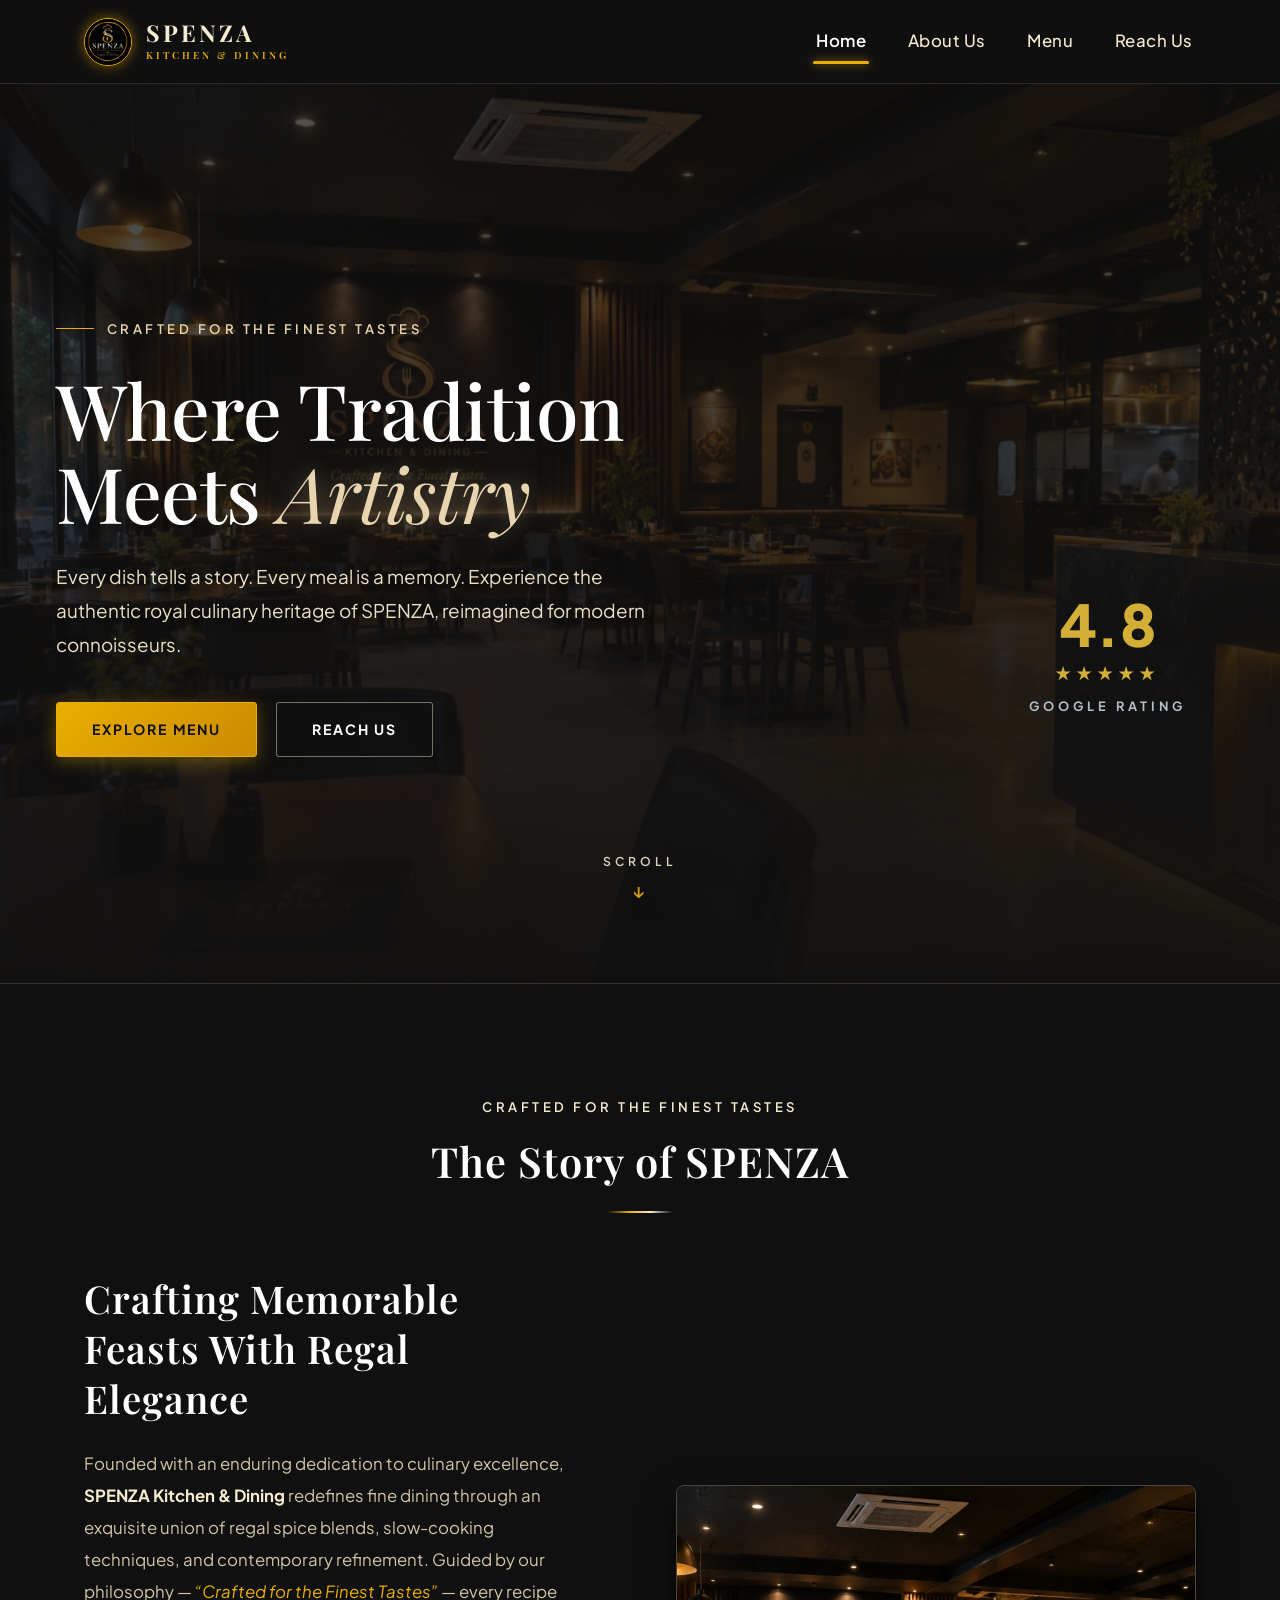
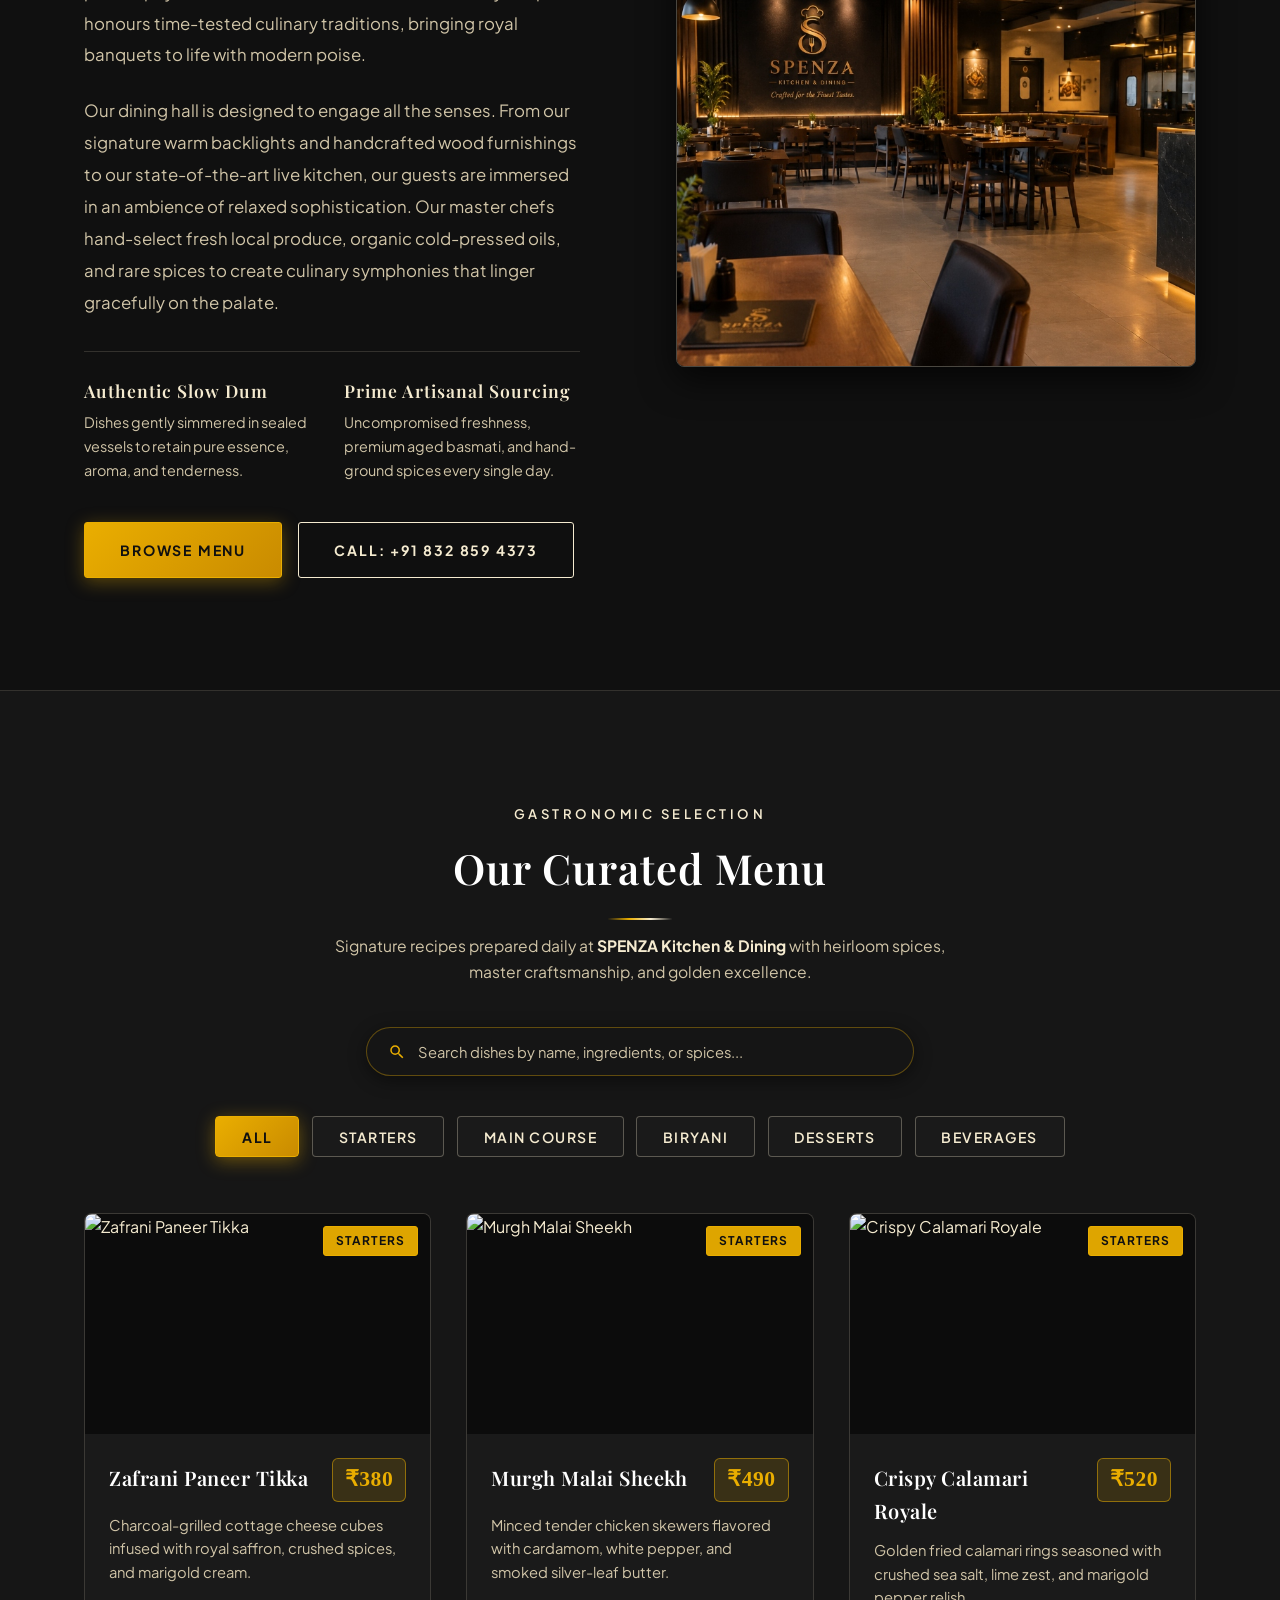
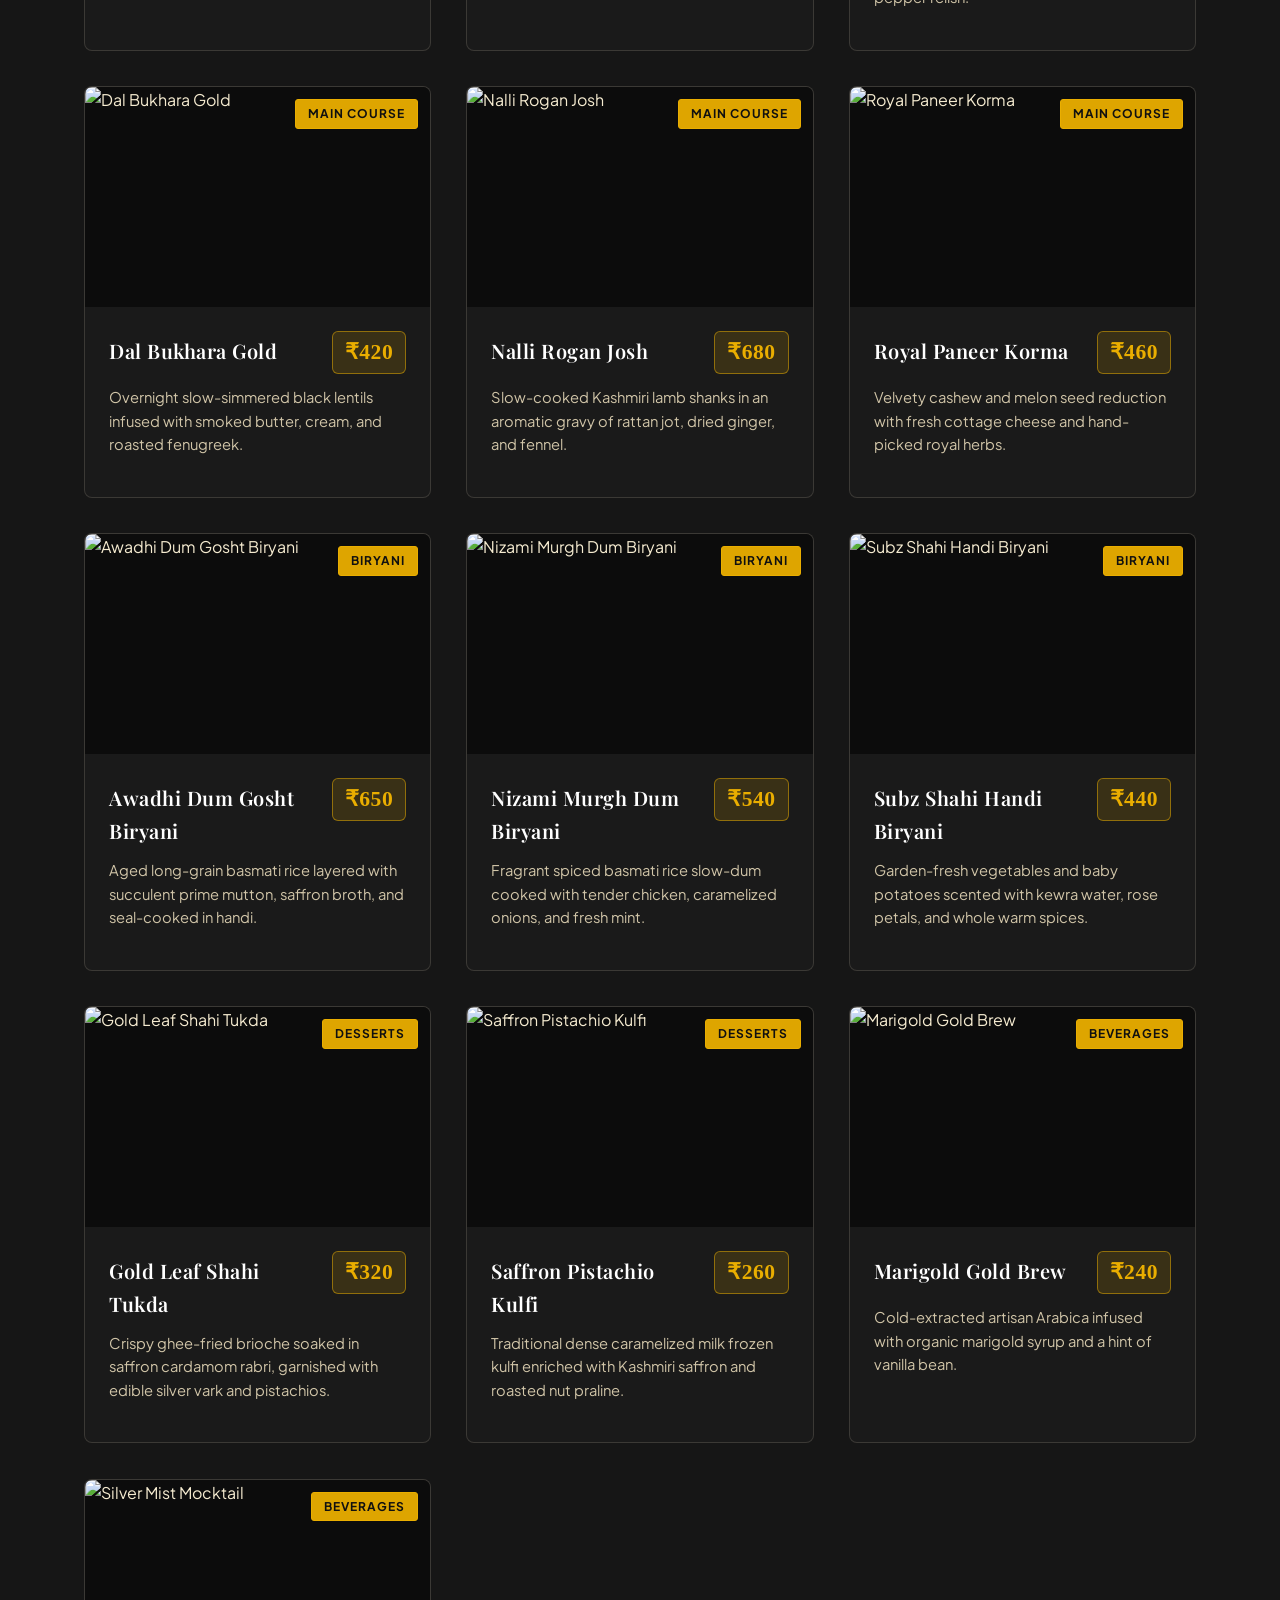
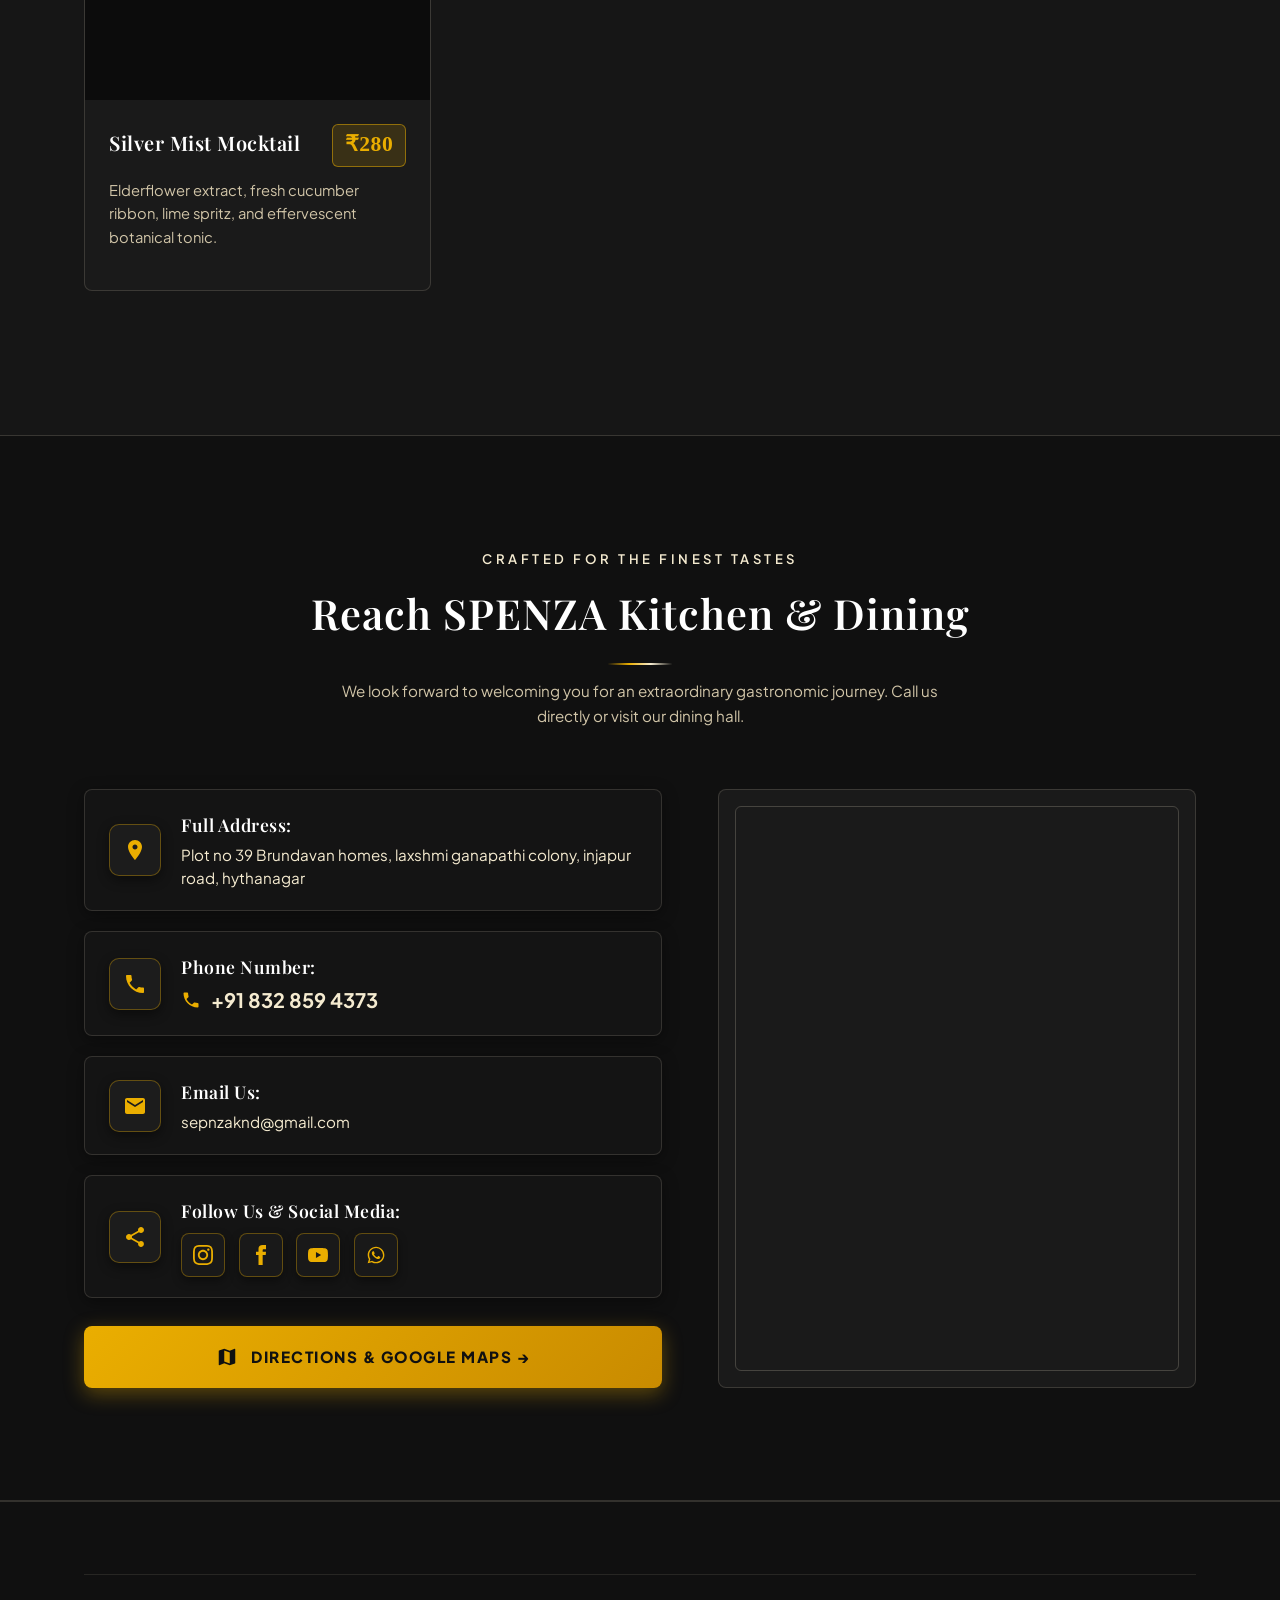
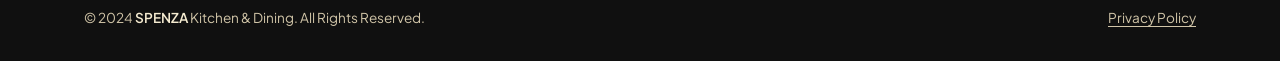
==== commit 7cd51c17: "Add real-time customer menu search bar on homepage and menu page with instant filtering" ====
--- a/index.html
+++ b/index.html
@@ -140,6 +140,17 @@
                     </p>
                 </div>
 
+                <!-- Customer Menu Search Bar -->
+                <div class="menu-search-wrapper">
+                    <div class="menu-search-box">
+                        <svg class="menu-search-icon" viewBox="0 0 24 24" width="18" height="18" fill="currentColor">
+                            <path d="M15.5 14h-.79l-.28-.27A6.471 6.471 0 0 0 16 9.5 6.5 6.5 0 1 0 9.5 16c1.61 0 3.09-.59 4.23-1.57l.27.28v.79l5 4.99L20.49 19l-4.99-5zm-6 0C7.01 14 5 11.99 5 9.5S7.01 5 9.5 5 14 7.01 14 9.5 11.99 14 9.5 14z"/>
+                        </svg>
+                        <input type="text" id="customerMenuSearch" class="menu-search-input" placeholder="Search dishes by name, ingredients, or spices...">
+                        <button type="button" id="clearMenuSearchBtn" class="menu-search-clear-btn" aria-label="Clear search" style="display: none;">&times;</button>
+                    </div>
+                </div>
+
                 <!-- Category Filter Buttons -->
                 <div class="category-filter-bar">
                     <button class="category-btn active" data-category="All">All</button>
--- a/style.css
+++ b/style.css
@@ -592,6 +592,80 @@
     border-bottom: var(--border-subtle);
 }
 
+/* Customer Menu Search Bar */
+.menu-search-wrapper {
+    display: flex;
+    justify-content: center;
+    margin: -1.2rem auto 2.5rem;
+    width: 100%;
+    max-width: 580px;
+    padding: 0 1rem;
+}
+
+.menu-search-box {
+    position: relative;
+    width: 100%;
+    display: flex;
+    align-items: center;
+    background-color: rgba(22, 22, 22, 0.92);
+    border: 1px solid rgba(234, 174, 0, 0.35);
+    border-radius: 35px;
+    padding: 0.25rem 1.3rem;
+    box-shadow: 0 4px 18px rgba(0, 0, 0, 0.45);
+    transition: all 0.3s ease;
+}
+
+.menu-search-box:focus-within {
+    border-color: #EAAE00;
+    box-shadow: 0 0 16px rgba(234, 174, 0, 0.35), 0 4px 20px rgba(0, 0, 0, 0.6);
+    background-color: rgba(26, 26, 26, 0.98);
+}
+
+.menu-search-icon {
+    color: #EAAE00;
+    margin-right: 0.75rem;
+    flex-shrink: 0;
+    transition: transform 0.2s ease;
+}
+
+.menu-search-box:focus-within .menu-search-icon {
+    transform: scale(1.1);
+}
+
+.menu-search-input {
+    width: 100%;
+    background: transparent;
+    border: none;
+    color: var(--white);
+    font-family: var(--font-body);
+    font-size: 0.96rem;
+    padding: 0.65rem 0;
+    outline: none;
+}
+
+.menu-search-input::placeholder {
+    color: var(--sand-muted);
+    font-size: 0.92rem;
+}
+
+.menu-search-clear-btn {
+    background: transparent;
+    border: none;
+    color: var(--sand-muted);
+    font-size: 1.35rem;
+    cursor: pointer;
+    line-height: 1;
+    padding: 0.2rem 0.5rem;
+    margin-left: 0.4rem;
+    border-radius: 50%;
+    transition: color 0.2s ease, transform 0.2s ease;
+}
+
+.menu-search-clear-btn:hover {
+    color: #EAAE00;
+    transform: scale(1.15);
+}
+
 .category-filter-bar {
     display: flex;
     justify-content: center;
